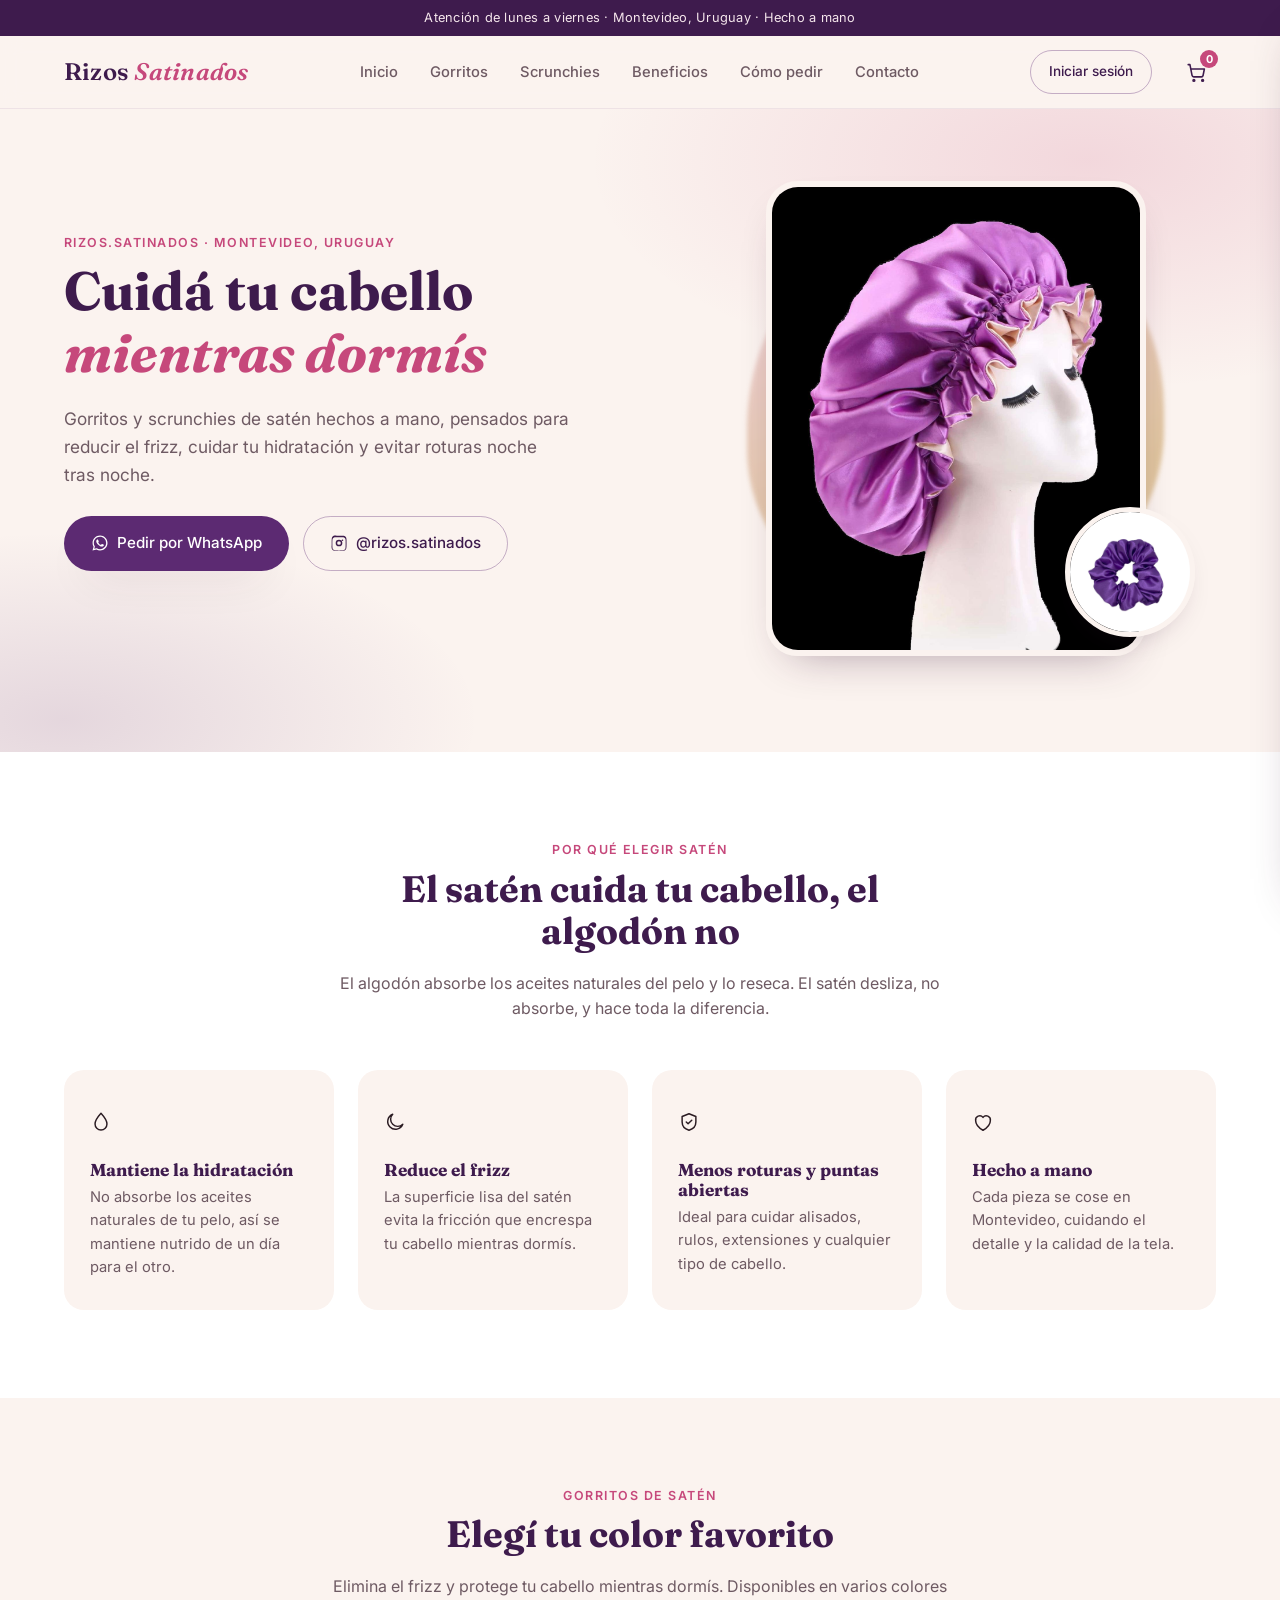
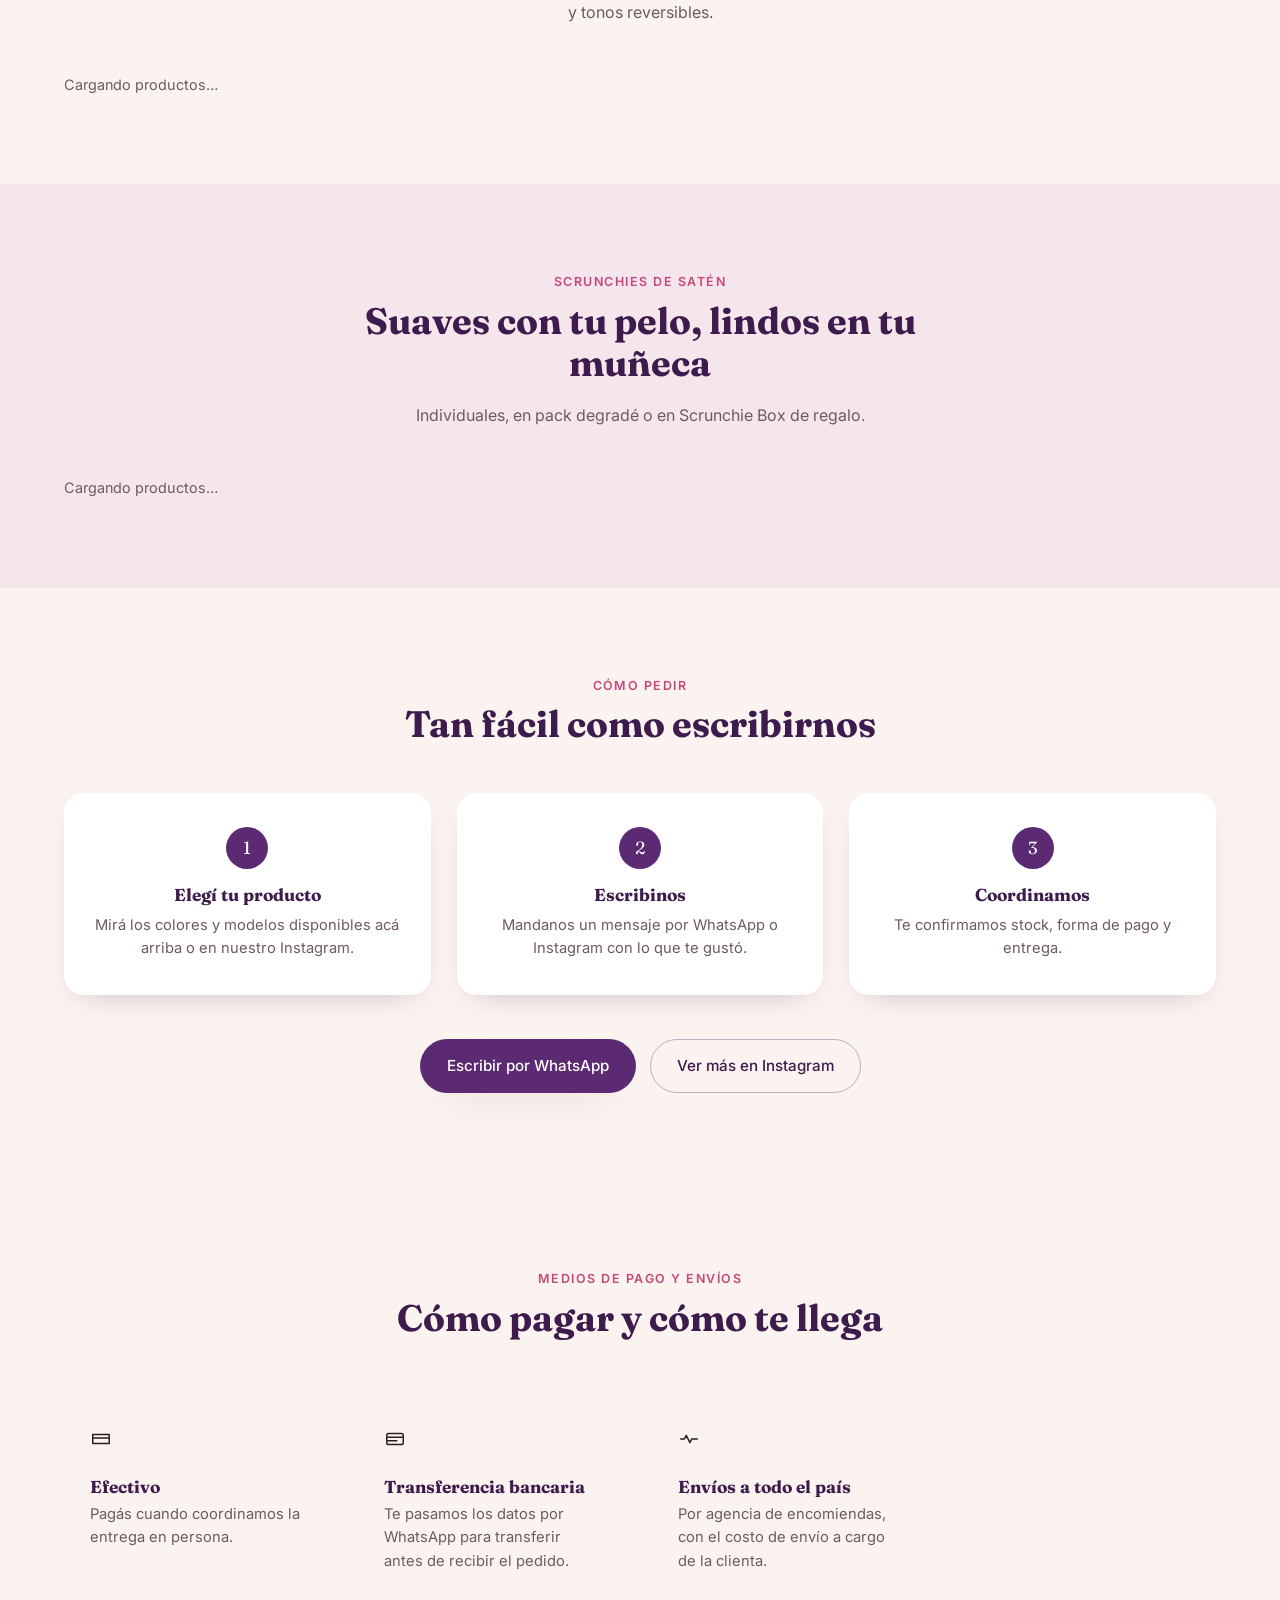
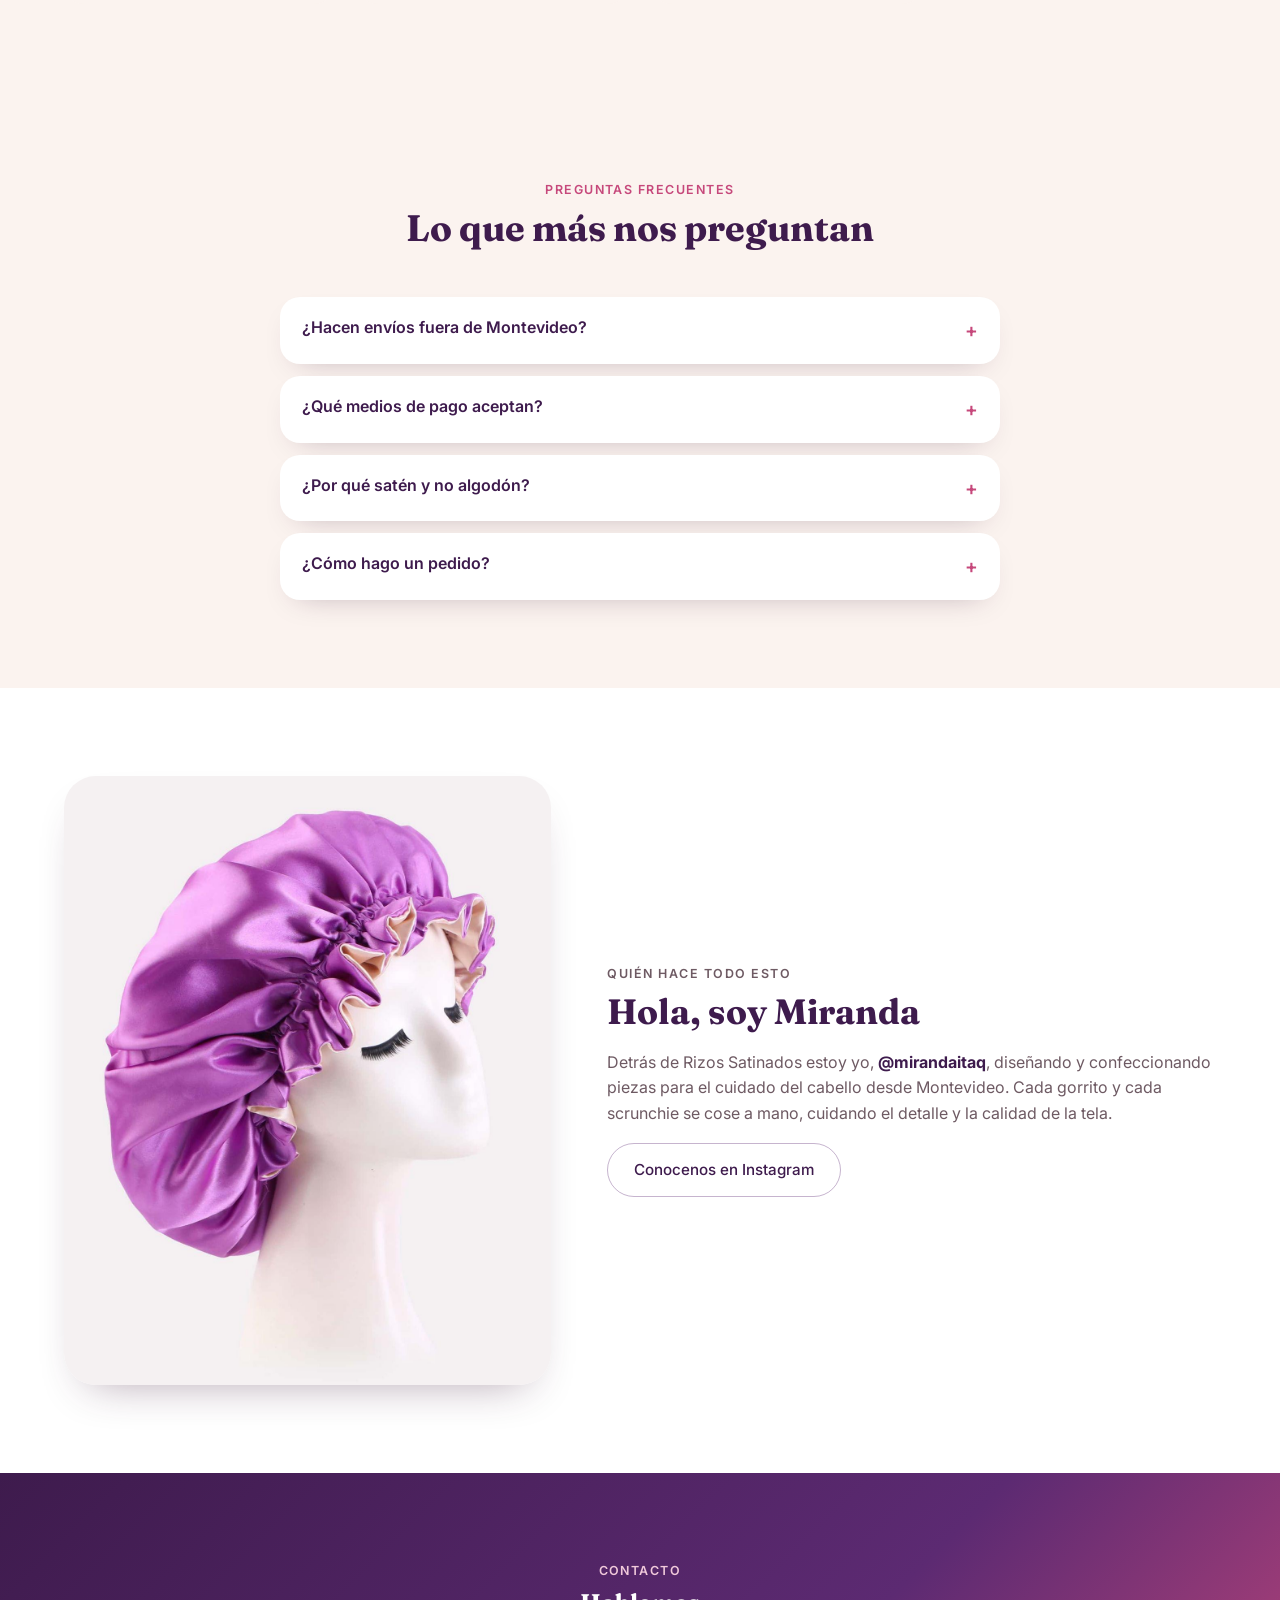
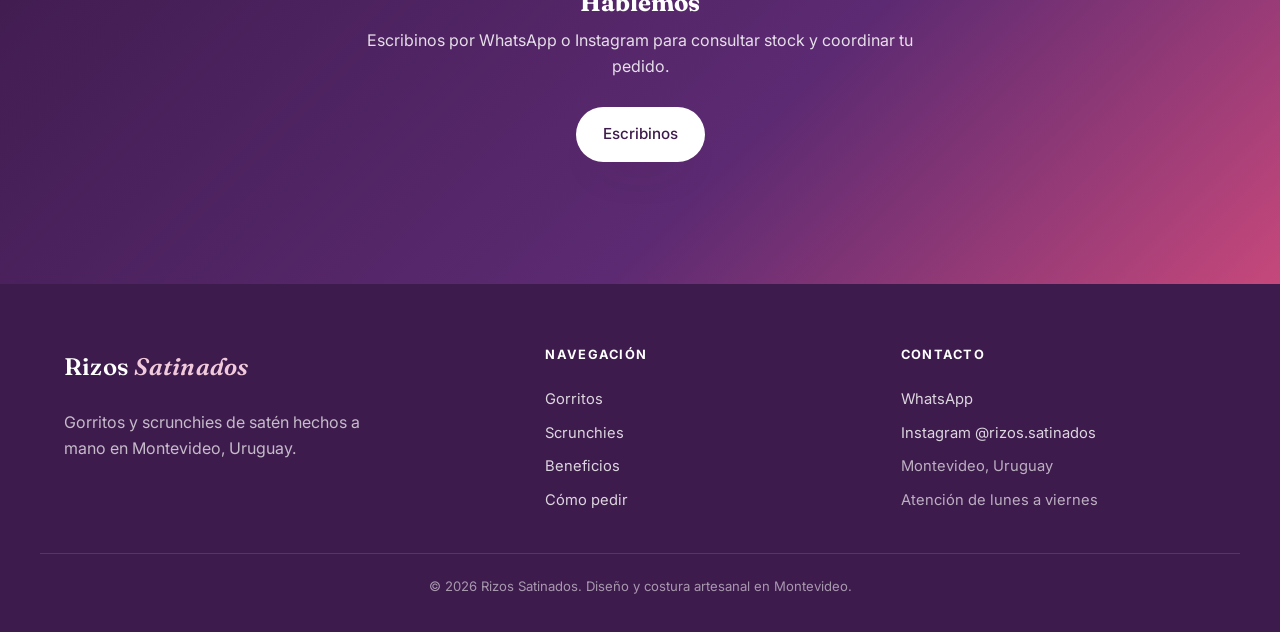
==== index.html @ 27558e40 "Actualizar enlaces internos tras renombrar cuenta.html/mi-cuenta.html" ====
<!DOCTYPE html>
<html lang="es">
<head>
<meta charset="UTF-8">
<meta name="viewport" content="width=device-width, initial-scale=1.0">
<title>Rizos Satinados — Gorritos y Scrunchies de Satén</title>
<meta name="description" content="Rizos Satinados: gorritos y scrunchies de satén hechos a mano en Montevideo, Uruguay. Cuidá tu cabello mientras dormís, reducí el frizz y las roturas.">
<meta property="og:type" content="website">
<meta property="og:site_name" content="Rizos Satinados">
<meta property="og:title" content="Rizos Satinados — Gorritos y Scrunchies de Satén">
<meta property="og:description" content="Gorritos y scrunchies de satén hechos a mano en Montevideo, Uruguay. Reducí el frizz, cuidá tu hidratación y evitá roturas mientras dormís.">
<meta property="og:image" content="https://rizossatinados.com/img/gorro-purpura-modelo-dark.jpg">
<meta property="og:url" content="https://rizossatinados.com/">
<meta name="twitter:card" content="summary_large_image">
<meta name="twitter:title" content="Rizos Satinados — Gorritos y Scrunchies de Satén">
<meta name="twitter:description" content="Gorritos y scrunchies de satén hechos a mano en Montevideo, Uruguay.">
<meta name="twitter:image" content="https://rizossatinados.com/img/gorro-purpura-modelo-dark.jpg">
<link rel="canonical" href="https://rizossatinados.com/">
<link rel="icon" href="data:image/svg+xml,%3Csvg xmlns='http://www.w3.org/2000/svg' viewBox='0 0 100 100'%3E%3Ccircle cx='50' cy='50' r='50' fill='%233E1B4D'/%3E%3Ctext x='50' y='68' font-family='Georgia, serif' font-size='58' font-style='italic' fill='%23FBF3EF' text-anchor='middle'%3ER%3C/text%3E%3C/svg%3E">
<link rel="preconnect" href="https://fonts.googleapis.com">
<link rel="preconnect" href="https://fonts.gstatic.com" crossorigin>
<link href="https://fonts.googleapis.com/css2?family=Fraunces:ital,wght@0,400;0,500;0,600;1,500&family=Inter:wght@400;500;600&display=swap" rel="stylesheet">
<link rel="stylesheet" href="css/styles.css">
</head>
<body>

<a class="skip-link" href="#main">Saltar al contenido</a>

<div class="announce-bar">
  <p>Atención de lunes a viernes · Montevideo, Uruguay · Hecho a mano</p>
</div>

<header class="site-header" id="header">
  <div class="wrap header-inner">
    <a href="#inicio" class="logo">Rizos <span>Satinados</span></a>

    <nav class="main-nav" id="main-nav">
      <a href="#inicio">Inicio</a>
      <a href="#gorritos">Gorritos</a>
      <a href="#scrunchies">Scrunchies</a>
      <a href="#beneficios">Beneficios</a>
      <a href="#pedir">Cómo pedir</a>
      <a href="#contacto">Contacto</a>
      <a href="myaccount.html" id="authLinkMobile" class="nav-account-link">Iniciar sesión</a>
      <a href="#" class="nav-whatsapp js-whatsapp" data-msg="Hola, quiero hacer una consulta sobre sus productos.">Escribir por WhatsApp</a>
    </nav>

    <div class="header-actions">
      <a href="myaccount.html" id="authLink" class="btn btn-outline btn-small">Iniciar sesión</a>
    </div>

    <button type="button" class="cart-toggle" id="cartToggle" aria-label="Ver carrito">
      <svg viewBox="0 0 24 24" width="21" height="21" fill="none" stroke="currentColor" stroke-width="1.8" stroke-linecap="round" stroke-linejoin="round" aria-hidden="true"><circle cx="9" cy="21" r="1"/><circle cx="19" cy="21" r="1"/><path d="M2.5 3h2l2.4 12.4a2 2 0 0 0 2 1.6h8.6a2 2 0 0 0 2-1.6L21 8H6"/></svg>
      <span class="cart-count" hidden>0</span>
    </button>

    <button class="nav-toggle" id="navToggle" aria-label="Abrir menú" aria-expanded="false" aria-controls="main-nav">
      <span></span><span></span><span></span>
    </button>
  </div>
</header>

<main id="main">
  <section class="hero" id="inicio">
    <div class="wrap hero-inner">
      <div class="hero-copy reveal">
        <p class="eyebrow">rizos.satinados · Montevideo, Uruguay</p>
        <h1>Cuidá tu cabello <em>mientras dormís</em></h1>
        <p class="hero-lead">Gorritos y scrunchies de satén hechos a mano, pensados para reducir el frizz, cuidar tu hidratación y evitar roturas noche tras noche.</p>
        <div class="hero-actions">
          <a href="#" class="btn btn-primary js-whatsapp" data-msg="Hola, vi la página y quiero hacer un pedido.">
            <svg viewBox="0 0 24 24" width="18" height="18" fill="currentColor" aria-hidden="true"><path d="M12.04 2c-5.5 0-9.96 4.46-9.96 9.96 0 1.76.46 3.48 1.34 5L2 22l5.2-1.36a9.9 9.9 0 0 0 4.84 1.24h.01c5.5 0 9.96-4.46 9.96-9.96S17.55 2 12.05 2Zm0 18.2c-1.5 0-2.98-.4-4.27-1.16l-.3-.18-3.09.81.82-3.01-.2-.31a8.17 8.17 0 0 1-1.25-4.4c0-4.53 3.69-8.22 8.23-8.22 2.2 0 4.26.86 5.82 2.41a8.17 8.17 0 0 1 2.4 5.82c0 4.54-3.7 8.23-8.24 8.23Zm4.51-6.16c-.25-.12-1.47-.72-1.7-.81-.22-.08-.39-.12-.56.13-.16.24-.64.8-.78.97-.15.16-.29.18-.53.06-.25-.12-1.04-.38-1.99-1.22-.73-.66-1.23-1.46-1.37-1.71-.15-.24-.02-.38.1-.5.11-.11.25-.29.37-.43.12-.15.16-.25.24-.41.08-.16.04-.31-.02-.43-.06-.13-.56-1.35-.77-1.84-.2-.5-.41-.42-.56-.43-.14 0-.31-.01-.48-.01-.16 0-.43.06-.66.31-.22.24-.87.85-.87 2.08s.9 2.42 1.02 2.58c.13.16 1.77 2.7 4.28 3.79.6.26 1.06.41 1.43.53.6.19 1.14.16 1.57.1.48-.07 1.47-.6 1.68-1.18.2-.58.2-1.07.14-1.18-.06-.1-.23-.16-.48-.28Z"/></svg>
            Pedir por WhatsApp
          </a>
          <a href="https://instagram.com/rizos.satinados" target="_blank" rel="noopener" class="btn btn-outline">
            <svg viewBox="0 0 24 24" width="18" height="18" fill="currentColor" aria-hidden="true"><path d="M12 2.2c3.2 0 3.58.01 4.85.07 1.17.05 1.97.24 2.43.41.55.2.99.46 1.42.9.44.43.7.87.9 1.42.17.46.36 1.26.41 2.43.06 1.27.07 1.65.07 4.85s-.01 3.58-.07 4.85c-.05 1.17-.24 1.97-.41 2.43-.2.55-.46.99-.9 1.42-.43.44-.87.7-1.42.9-.46.17-1.26.36-2.43.41-1.27.06-1.65.07-4.85.07s-3.58-.01-4.85-.07c-1.17-.05-1.97-.24-2.43-.41a3.9 3.9 0 0 1-1.42-.9 3.9 3.9 0 0 1-.9-1.42c-.17-.46-.36-1.26-.41-2.43C2.21 15.58 2.2 15.2 2.2 12s.01-3.58.07-4.85c.05-1.17.24-1.97.41-2.43.2-.55.46-.99.9-1.42.43-.44.87-.7 1.42-.9.46-.17 1.26-.36 2.43-.41C8.42 2.21 8.8 2.2 12 2.2Zm0 1.98c-3.15 0-3.5.01-4.73.07-.96.04-1.48.2-1.83.34-.46.18-.79.39-1.13.73-.34.34-.55.67-.73 1.13-.14.35-.3.87-.34 1.83-.06 1.23-.07 1.58-.07 4.73s.01 3.5.07 4.73c.04.96.2 1.48.34 1.83.18.46.39.79.73 1.13.34.34.67.55 1.13.73.35.14.87.3 1.83.34 1.23.06 1.58.07 4.73.07s3.5-.01 4.73-.07c.96-.04 1.48-.2 1.83-.34.46-.18.79-.39 1.13-.73.34-.34.55-.67.73-1.13.14-.35.3-.87.34-1.83.06-1.23.07-1.58.07-4.73s-.01-3.5-.07-4.73c-.04-.96-.2-1.48-.34-1.83a3.03 3.03 0 0 0-.73-1.13 3.03 3.03 0 0 0-1.13-.73c-.35-.14-.87-.3-1.83-.34C15.5 4.19 15.15 4.18 12 4.18Zm0 3.37a4.45 4.45 0 1 1 0 8.9 4.45 4.45 0 0 1 0-8.9Zm0 1.98a2.47 2.47 0 1 0 0 4.94 2.47 2.47 0 0 0 0-4.94Zm4.66-2.2a1.04 1.04 0 1 1 0 2.08 1.04 1.04 0 0 1 0-2.08Z"/></svg>
            @rizos.satinados
          </a>
        </div>
        <ul class="hero-stats">
        </ul>
      </div>

      <div class="hero-media reveal">
        <div class="hero-media-glow"></div>
        <img src="img/gorro-purpura-modelo-dark.jpg" alt="Gorro de satén color púrpura puesto sobre maniquí" class="hero-img-main">
        <img src="img/scrunchie-purpura.jpg" alt="Scrunchie de satén color púrpura" class="hero-img-float">
      </div>
    </div>
  </section>
  <section class="benefits" id="beneficios">
    <div class="wrap">
      <div class="section-head reveal">
        <p class="eyebrow">Por qué elegir satén</p>
        <h2>El satén cuida tu cabello, el algodón no</h2>
        <p class="section-lead">El algodón absorbe los aceites naturales del pelo y lo reseca. El satén desliza, no absorbe, y hace toda la diferencia.</p>
      </div>

      <div class="benefits-grid">
        <div class="benefit-card reveal">
          <span class="benefit-icon"><svg viewBox="0 0 24 24" width="22" height="22" fill="none" stroke="currentColor" stroke-width="1.6" stroke-linecap="round" stroke-linejoin="round" aria-hidden="true"><path d="M12 2.5s6.5 7.2 6.5 11.7a6.5 6.5 0 1 1-13 0C5.5 9.7 12 2.5 12 2.5Z"/></svg></span>
          <h3>Mantiene la hidratación</h3>
          <p>No absorbe los aceites naturales de tu pelo, así se mantiene nutrido de un día para el otro.</p>
        </div>
        <div class="benefit-card reveal">
          <span class="benefit-icon"><svg viewBox="0 0 24 24" width="22" height="22" fill="none" stroke="currentColor" stroke-width="1.6" stroke-linecap="round" stroke-linejoin="round" aria-hidden="true"><path d="M20.5 14.5A8.5 8.5 0 1 1 9.5 3.5a7 7 0 0 0 11 11Z"/></svg></span>
          <h3>Reduce el frizz</h3>
          <p>La superficie lisa del satén evita la fricción que encrespa tu cabello mientras dormís.</p>
        </div>
        <div class="benefit-card reveal">
          <span class="benefit-icon"><svg viewBox="0 0 24 24" width="22" height="22" fill="none" stroke="currentColor" stroke-width="1.6" stroke-linecap="round" stroke-linejoin="round" aria-hidden="true"><path d="M12 3 4.5 6v6c0 4.5 3.2 7.7 7.5 9 4.3-1.3 7.5-4.5 7.5-9V6L12 3Z"/><path d="m9 12 2 2 4-4"/></svg></span>
          <h3>Menos roturas y puntas abiertas</h3>
          <p>Ideal para cuidar alisados, rulos, extensiones y cualquier tipo de cabello.</p>
        </div>
        <div class="benefit-card reveal">
          <span class="benefit-icon"><svg viewBox="0 0 24 24" width="22" height="22" fill="none" stroke="currentColor" stroke-width="1.6" stroke-linecap="round" stroke-linejoin="round" aria-hidden="true"><path d="M12 21c-4.4-2.7-8-6.3-8-10.5A4.5 4.5 0 0 1 12 7a4.5 4.5 0 0 1 8 3.5C20 14.7 16.4 18.3 12 21Z"/></svg></span>
          <h3>Hecho a mano</h3>
          <p>Cada pieza se cose en Montevideo, cuidando el detalle y la calidad de la tela.</p>
        </div>
      </div>
    </div>
  </section>
  <section class="products" id="gorritos">
    <div class="wrap">
      <div class="section-head reveal">
        <p class="eyebrow">Gorritos de satén</p>
        <h2>Elegí tu color favorito</h2>
        <p class="section-lead">Elimina el frizz y protege tu cabello mientras dormís. Disponibles en varios colores y tonos reversibles.</p>
      </div>

      <div class="product-grid" id="gorritosGrid">
        <p class="account-empty">Cargando productos…</p>
      </div>
    </div>
  </section>
  <section class="products alt" id="scrunchies">
    <div class="wrap">
      <div class="section-head reveal">
        <p class="eyebrow">Scrunchies de satén</p>
        <h2>Suaves con tu pelo, lindos en tu muñeca</h2>
        <p class="section-lead">Individuales, en pack degradé o en Scrunchie Box de regalo.</p>
      </div>

      <div class="product-grid scrunchie-grid" id="scrunchiesGrid">
        <p class="account-empty">Cargando productos…</p>
      </div>
    </div>
  </section>
  <section class="steps" id="pedir">
    <div class="wrap">
      <div class="section-head reveal">
        <p class="eyebrow">Cómo pedir</p>
        <h2>Tan fácil como escribirnos</h2>
      </div>

      <ol class="steps-grid">
        <li class="step-card reveal">
          <span class="step-num">1</span>
          <h3>Elegí tu producto</h3>
          <p>Mirá los colores y modelos disponibles acá arriba o en nuestro Instagram.</p>
        </li>
        <li class="step-card reveal">
          <span class="step-num">2</span>
          <h3>Escribinos</h3>
          <p>Mandanos un mensaje por WhatsApp o Instagram con lo que te gustó.</p>
        </li>
        <li class="step-card reveal">
          <span class="step-num">3</span>
          <h3>Coordinamos</h3>
          <p>Te confirmamos stock, forma de pago y entrega.</p>
        </li>
      </ol>

      <div class="steps-cta reveal">
        <a href="#" class="btn btn-primary js-whatsapp" data-msg="Hola, quiero hacer un pedido.">Escribir por WhatsApp</a>
        <a href="https://instagram.com/rizos.satinados" target="_blank" rel="noopener" class="btn btn-outline">Ver más en Instagram</a>
      </div>
    </div>
  </section>
  <section class="payment-shipping" id="pago-envios">
    <div class="wrap">
      <div class="section-head reveal">
        <p class="eyebrow">Medios de pago y envíos</p>
        <h2>Cómo pagar y cómo te llega</h2>
      </div>
      <div class="benefits-grid">
        <div class="benefit-card reveal">
          <span class="benefit-icon"><svg viewBox="0 0 24 24" width="22" height="22" fill="none" stroke="currentColor" stroke-width="1.6" stroke-linecap="round" stroke-linejoin="round" aria-hidden="true"><path d="M3 7h18v10H3z"/><path d="M3 11h18"/></svg></span>
          <h3>Efectivo</h3>
          <p>Pagás cuando coordinamos la entrega en persona.</p>
        </div>
        <div class="benefit-card reveal">
          <span class="benefit-icon"><svg viewBox="0 0 24 24" width="22" height="22" fill="none" stroke="currentColor" stroke-width="1.6" stroke-linecap="round" stroke-linejoin="round" aria-hidden="true"><path d="M4 10h16M4 14h10"/><rect x="3" y="6" width="18" height="12" rx="2"/></svg></span>
          <h3>Transferencia bancaria</h3>
          <p>Te pasamos los datos por WhatsApp para transferir antes de recibir el pedido.</p>
        </div>
        <div class="benefit-card reveal">
          <span class="benefit-icon"><svg viewBox="0 0 24 24" width="22" height="22" fill="none" stroke="currentColor" stroke-width="1.6" stroke-linecap="round" stroke-linejoin="round" aria-hidden="true"><path d="M3 12h4l2-4 4 8 2-4h6"/></svg></span>
          <h3>Envíos a todo el país</h3>
          <p>Por agencia de encomiendas, con el costo de envío a cargo de la clienta.</p>
        </div>
      </div>
    </div>
  </section>

  <section class="faq" id="faq">
    <div class="wrap">
      <div class="section-head reveal">
        <p class="eyebrow">Preguntas frecuentes</p>
        <h2>Lo que más nos preguntan</h2>
      </div>
      <div class="faq-list">
        <details class="faq-item reveal">
          <summary>¿Hacen envíos fuera de Montevideo?</summary>
          <p>Sí, enviamos a todo el país por agencia de encomiendas. El costo del envío corre por cuenta de la clienta y se coordina por WhatsApp.</p>
        </details>
        <details class="faq-item reveal">
          <summary>¿Qué medios de pago aceptan?</summary>
          <p>Efectivo contra entrega o transferencia bancaria. Coordinamos la forma de pago por WhatsApp una vez confirmado el pedido.</p>
        </details>
        <details class="faq-item reveal">
          <summary>¿Por qué satén y no algodón?</summary>
          <p>El algodón absorbe los aceites naturales del pelo y lo reseca. El satén desliza, no absorbe, reduce el frizz y evita roturas mientras dormís.</p>
        </details>
        <details class="faq-item reveal">
          <summary>¿Cómo hago un pedido?</summary>
          <p>Elegís tu producto, tocás "Consultar" y te escribimos por WhatsApp o Instagram para coordinar color, pago y entrega.</p>
        </details>
      </div>
    </div>
  </section>

  <section class="testimonials" id="testimonialsSection" hidden>
    <div class="wrap">
      <div class="section-head reveal">
        <p class="eyebrow">Testimonios</p>
        <h2>Lo que dicen nuestras clientas</h2>
      </div>
      <div class="testimonials-track" id="testimonialsTrack"></div>
    </div>
  </section>

  <section class="about" id="nosotros">
    <div class="wrap about-inner reveal">
      <div class="about-media">
        <img src="img/gorro-magenta-modelo.jpg" alt="Gorro de satén magenta hecho a mano por Rizos Satinados">
      </div>
      <div class="about-copy">
        <p class="eyebrow">Quién hace todo esto</p>
        <h2>Hola, soy Miranda</h2>
        <p>Detrás de Rizos Satinados estoy yo, <strong>@mirandaitaq</strong>, diseñando y confeccionando piezas para el cuidado del cabello desde Montevideo. Cada gorrito y cada scrunchie se cose a mano, cuidando el detalle y la calidad de la tela.</p>
        <a href="https://instagram.com/rizos.satinados" target="_blank" rel="noopener" class="btn btn-outline">Conocenos en Instagram</a>
      </div>
    </div>
  </section>
  <section class="cta-final" id="contacto">
    <div class="wrap cta-final-inner reveal">
      <p class="eyebrow">Contacto</p>
      <h2>Hablemos</h2>
      <p>Escribinos por WhatsApp o Instagram para consultar stock y coordinar tu pedido.</p>
      <div class="hero-actions center">
        <button type="button" class="btn btn-primary js-contact" data-msg="Hola, quiero hacer un pedido.">Escribinos</button>
      </div>
    </div>
  </section>

</main>

<footer class="site-footer">
  <div class="wrap footer-inner">
    <div class="footer-brand">
      <p class="logo">Rizos <span>Satinados</span></p>
      <p>Gorritos y scrunchies de satén hechos a mano en Montevideo, Uruguay.</p>
    </div>

    <div class="footer-col">
      <h4>Navegación</h4>
      <a href="#gorritos">Gorritos</a>
      <a href="#scrunchies">Scrunchies</a>
      <a href="#beneficios">Beneficios</a>
      <a href="#pedir">Cómo pedir</a>
    </div>

    <div class="footer-col">
      <h4>Contacto</h4>
      <a href="#" class="js-whatsapp" data-msg="Hola, quiero hacer una consulta sobre sus productos.">WhatsApp</a>
      <a href="https://instagram.com/rizos.satinados" target="_blank" rel="noopener">Instagram @rizos.satinados</a>
      <span class="footer-static">Montevideo, Uruguay</span>
      <span class="footer-static">Atención de lunes a viernes</span>
    </div>
  </div>
  <div class="wrap footer-bottom">
    <p>© <span id="year"></span> Rizos Satinados. Diseño y costura artesanal en Montevideo.</p>
  </div>
</footer>

<div class="contact-backdrop" id="contactBackdrop"></div>
<div class="contact-menu" id="contactMenu" role="dialog" aria-modal="true" aria-label="Elegir cómo escribirnos">
  <button type="button" class="contact-menu-close" id="contactMenuClose" aria-label="Cerrar">
    <svg viewBox="0 0 24 24" width="18" height="18" fill="none" stroke="currentColor" stroke-width="2" stroke-linecap="round" aria-hidden="true"><path d="M6 6l12 12M18 6 6 18"/></svg>
  </button>
  <p class="contact-menu-title">¿Cómo preferís escribirnos?</p>
  <a href="#" class="contact-menu-item" id="contactMenuWhatsapp" target="_blank" rel="noopener">
    <svg viewBox="0 0 24 24" width="20" height="20" fill="currentColor" aria-hidden="true"><path d="M12.04 2c-5.5 0-9.96 4.46-9.96 9.96 0 1.76.46 3.48 1.34 5L2 22l5.2-1.36a9.9 9.9 0 0 0 4.84 1.24h.01c5.5 0 9.96-4.46 9.96-9.96S17.55 2 12.05 2Zm0 18.2c-1.5 0-2.98-.4-4.27-1.16l-.3-.18-3.09.81.82-3.01-.2-.31a8.17 8.17 0 0 1-1.25-4.4c0-4.53 3.69-8.22 8.23-8.22 2.2 0 4.26.86 5.82 2.41a8.17 8.17 0 0 1 2.4 5.82c0 4.54-3.7 8.23-8.24 8.23Zm4.51-6.16c-.25-.12-1.47-.72-1.7-.81-.22-.08-.39-.12-.56.13-.16.24-.64.8-.78.97-.15.16-.29.18-.53.06-.25-.12-1.04-.38-1.99-1.22-.73-.66-1.23-1.46-1.37-1.71-.15-.24-.02-.38.1-.5.11-.11.25-.29.37-.43.12-.15.16-.25.24-.41.08-.16.04-.31-.02-.43-.06-.13-.56-1.35-.77-1.84-.2-.5-.41-.42-.56-.43-.14 0-.31-.01-.48-.01-.16 0-.43.06-.66.31-.22.24-.87.85-.87 2.08s.9 2.42 1.02 2.58c.13.16 1.77 2.7 4.28 3.79.6.26 1.06.41 1.43.53.6.19 1.14.16 1.57.1.48-.07 1.47-.6 1.68-1.18.2-.58.2-1.07.14-1.18-.06-.1-.23-.16-.48-.28Z"/></svg>
    <span>WhatsApp</span>
  </a>
  <a href="https://ig.me/m/rizos.satinados" class="contact-menu-item" id="contactMenuInstagram" target="_blank" rel="noopener">
    <svg viewBox="0 0 24 24" width="20" height="20" fill="currentColor" aria-hidden="true"><path d="M12 2.2c3.2 0 3.58.01 4.85.07 1.17.05 1.97.24 2.43.41.55.2.99.46 1.42.9.44.43.7.87.9 1.42.17.46.36 1.26.41 2.43.06 1.27.07 1.65.07 4.85s-.01 3.58-.07 4.85c-.05 1.17-.24 1.97-.41 2.43-.2.55-.46.99-.9 1.42-.43.44-.87.7-1.42.9-.46.17-1.26.36-2.43.41-1.27.06-1.65.07-4.85.07s-3.58-.01-4.85-.07c-1.17-.05-1.97-.24-2.43-.41a3.9 3.9 0 0 1-1.42-.9 3.9 3.9 0 0 1-.9-1.42c-.17-.46-.36-1.26-.41-2.43C2.21 15.58 2.2 15.2 2.2 12s.01-3.58.07-4.85c.05-1.17.24-1.97.41-2.43.2-.55.46-.99.9-1.42.43-.44.87-.7 1.42-.9.46-.17 1.26-.36 2.43-.41C8.42 2.21 8.8 2.2 12 2.2Zm0 1.98c-3.15 0-3.5.01-4.73.07-.96.04-1.48.2-1.83.34-.46.18-.79.39-1.13.73-.34.34-.55.67-.73 1.13-.14.35-.3.87-.34 1.83-.06 1.23-.07 1.58-.07 4.73s.01 3.5.07 4.73c.04.96.2 1.48.34 1.83.18.46.39.79.73 1.13.34.34.67.55 1.13.73.35.14.87.3 1.83.34 1.23.06 1.58.07 4.73.07s3.5-.01 4.73-.07c.96-.04 1.48-.2 1.83-.34.46-.18.79-.39 1.13-.73.34-.34.55-.67.73-1.13.14-.35.3-.87.34-1.83.06-1.23.07-1.58.07-4.73s-.01-3.5-.07-4.73c-.04-.96-.2-1.48-.34-1.83a3.03 3.03 0 0 0-.73-1.13 3.03 3.03 0 0 0-1.13-.73c-.35-.14-.87-.3-1.83-.34C15.5 4.19 15.15 4.18 12 4.18Zm0 3.37a4.45 4.45 0 1 1 0 8.9 4.45 4.45 0 0 1 0-8.9Zm0 1.98a2.47 2.47 0 1 0 0 4.94 2.47 2.47 0 0 0 0-4.94Zm4.66-2.2a1.04 1.04 0 1 1 0 2.08 1.04 1.04 0 0 1 0-2.08Z"/></svg>
    <span>Instagram</span>
  </a>
</div>

<div class="cart-backdrop" id="cartBackdrop"></div>
<aside class="cart-drawer" id="cartDrawer" aria-label="Carrito de compras">
  <div class="cart-drawer-head">
    <h2>Tu carrito</h2>
    <button type="button" class="cart-close" id="cartClose" aria-label="Cerrar carrito">
      <svg viewBox="0 0 24 24" width="20" height="20" fill="none" stroke="currentColor" stroke-width="2" stroke-linecap="round" aria-hidden="true"><path d="M6 6l12 12M18 6 6 18"/></svg>
    </button>
  </div>
  <div class="cart-items" id="cartItems"></div>
  <div class="cart-footer">
    <div class="cart-total-row"><span>Total</span><span id="cartTotal">$ 0</span></div>
    <button type="button" class="btn btn-primary js-contact" id="cartCheckoutBtn" data-msg="" hidden>Finalizar por WhatsApp/Instagram</button>
  </div>
</aside>

<script src="js/script.js"></script>
<script type="module" src="js/products.js"></script>
<script type="module" src="js/cart.js"></script>
</body>
</html>
---- css/styles.css ----
:root {
  --cream: #FBF3EF;
  --cream-alt: #F5E6EC;
  --ink: #2A1B22;
  --ink-soft: #6E5A63;
  --plum: #5C2A72;
  --plum-dark: #3E1B4D;
  --rose: #C6487B;
  --rose-soft: #F0C9DA;
  --champagne: #D9B98A;
  --gold: #C79A5E;
  --whatsapp: #25D366;
  --white: #FFFFFF;

  --radius-sm: 10px;
  --radius-md: 20px;
  --radius-lg: 32px;
  --shadow-soft: 0 20px 45px -25px rgba(61, 25, 56, 0.45);
  --shadow-card: 0 12px 30px -18px rgba(61, 25, 56, 0.35);

  --font-display: "Fraunces", Georgia, "Times New Roman", serif;
  --font-body: "Inter", "Segoe UI", system-ui, sans-serif;
}

* { box-sizing: border-box; }
html { scroll-behavior: smooth; }

body {
  margin: 0;
  font-family: var(--font-body);
  color: var(--ink);
  background: var(--cream);
  line-height: 1.6;
  -webkit-font-smoothing: antialiased;
}

img { max-width: 100%; display: block; }

h1, h2, h3, h4 {
  font-family: var(--font-display);
  color: var(--plum-dark);
  margin: 0 0 .5em;
  line-height: 1.15;
}

p { margin: 0 0 1em; }
a { color: inherit; text-decoration: none; }
button { font: inherit; color: inherit; background: none; border: none; }

.wrap {
  width: 100%;
  max-width: 1200px;
  margin: 0 auto;
  padding: 0 24px;
}

.skip-link {
  position: absolute;
  left: -999px;
  top: 0;
  background: var(--plum);
  color: var(--white);
  padding: 10px 18px;
  border-radius: 0 0 8px 0;
  z-index: 999;
}
.skip-link:focus { left: 0; }

.eyebrow {
  font-family: var(--font-body);
  text-transform: uppercase;
  letter-spacing: .12em;
  font-size: .78rem;
  font-weight: 600;
  color: var(--rose);
  margin: 0 0 .6em;
}

.btn {
  display: inline-flex;
  align-items: center;
  gap: 8px;
  padding: 14px 26px;
  border-radius: 999px;
  font-weight: 500;
  font-size: .95rem;
  border: 1.5px solid transparent;
  cursor: pointer;
  transition: transform .18s ease, box-shadow .18s ease, background .18s ease, color .18s ease;
  white-space: nowrap;
}
.btn:hover { transform: translateY(-2px); }

.btn-primary {
  background: var(--plum);
  color: var(--white);
  box-shadow: var(--shadow-soft);
}
.btn-primary:hover { background: var(--plum-dark); }

.btn-outline {
  background: transparent;
  border-color: rgba(92, 42, 114, .35);
  color: var(--plum-dark);
}
.btn-outline:hover { background: rgba(92, 42, 114, .08); }

.btn-on-dark { border-color: rgba(255,255,255,.5); color: var(--white); }
.btn-on-dark:hover { background: rgba(255,255,255,.12); }

.btn-small { padding: 10px 18px; font-size: .85rem; }
.btn[hidden] { display: none; }

.btn-social {
  background: var(--white);
  border-color: var(--cream-alt);
  color: var(--ink);
  width: 100%;
  justify-content: center;
}
.btn-social:hover { background: var(--cream-alt); }
.auth-divider {
  display: flex;
  align-items: center;
  gap: 12px;
  color: var(--ink-soft);
  font-size: .82rem;
  margin: 20px 0;
}
.auth-divider::before, .auth-divider::after {
  content: "";
  flex: 1;
  height: 1px;
  background: var(--cream-alt);
}
.auth-social { display: flex; flex-direction: column; gap: 10px; }

.announce-bar {
  background: var(--plum-dark);
  color: var(--cream-alt);
}
.announce-bar p {
  margin: 0;
  text-align: center;
  font-size: .8rem;
  letter-spacing: .02em;
  padding: 8px 16px;
}

.site-header {
  position: sticky;
  top: 0;
  z-index: 100;
  background: rgba(251, 243, 239, .88);
  backdrop-filter: blur(10px);
  border-bottom: 1px solid rgba(92, 42, 114, .08);
}
.header-inner {
  display: flex;
  align-items: center;
  justify-content: space-between;
  gap: 24px;
  padding-top: 14px;
  padding-bottom: 14px;
}
.logo {
  font-family: var(--font-display);
  font-size: 1.5rem;
  font-weight: 600;
  color: var(--plum-dark);
  letter-spacing: .01em;
}
.logo span { color: var(--rose); font-style: italic; }

.main-nav {
  display: flex;
  gap: 28px;
  flex: 1;
  justify-content: center;
}
.main-nav a {
  font-size: .92rem;
  font-weight: 500;
  color: var(--ink-soft);
  position: relative;
  padding: 6px 2px;
}
.main-nav a:hover { color: var(--plum); }
.main-nav a::after {
  content: "";
  position: absolute;
  left: 0; right: 0; bottom: -2px;
  height: 2px;
  background: var(--rose);
  transform: scaleX(0);
  transition: transform .2s ease;
}
.main-nav a:hover::after { transform: scaleX(1); }

.nav-whatsapp { display: none; }

.nav-toggle {
  display: none;
  flex-direction: column;
  justify-content: center;
  gap: 5px;
  width: 40px;
  height: 40px;
  background: none;
  border: none;
  cursor: pointer;
}
.nav-toggle span {
  display: block;
  height: 2px;
  width: 100%;
  background: var(--plum-dark);
  border-radius: 2px;
  transition: transform .25s ease, opacity .25s ease;
}
.nav-toggle.open span:nth-child(1) { transform: translateY(7px) rotate(45deg); }
.nav-toggle.open span:nth-child(2) { opacity: 0; }
.nav-toggle.open span:nth-child(3) { transform: translateY(-7px) rotate(-45deg); }

.hero {
  padding: 72px 0 96px;
  overflow: hidden;
  background:
    radial-gradient(60% 55% at 85% 8%, rgba(198,72,123,.16), transparent 65%),
    radial-gradient(50% 45% at 5% 95%, rgba(92,42,114,.14), transparent 65%);
}
.hero-inner {
  display: grid;
  grid-template-columns: 1.05fr .95fr;
  gap: 56px;
  align-items: center;
}
.hero h1 {
  font-size: clamp(2.3rem, 4.2vw, 3.4rem);
  margin-bottom: .4em;
}
.hero h1 em { color: var(--rose); font-style: italic; }
.hero-lead {
  font-size: 1.08rem;
  color: var(--ink-soft);
  max-width: 46ch;
}
.hero-actions {
  display: flex;
  flex-wrap: wrap;
  gap: 14px;
  margin: 28px 0 34px;
}
.hero-actions.center { justify-content: center; }

.hero-stats {
  display: flex;
  gap: 34px;
  list-style: none;
  padding: 0;
  margin: 0;
}
.hero-stats li { display: flex; flex-direction: column; }
.hero-stats strong { font-family: var(--font-display); font-size: 1.4rem; color: var(--plum-dark); }
.hero-stats span { font-size: .78rem; color: var(--ink-soft); text-transform: uppercase; letter-spacing: .06em; }

.hero-media {
  position: relative;
  display: flex;
  justify-content: center;
  align-items: center;
}
.hero-media-glow {
  position: absolute;
  inset: 6% 10%;
  background: linear-gradient(160deg, var(--rose-soft), var(--champagne) 70%);
  border-radius: 50% 45% 55% 50% / 55% 50% 50% 45%;
  filter: blur(2px);
  opacity: .8;
  z-index: 0;
}
.hero-img-main {
  position: relative;
  z-index: 1;
  width: min(380px, 80%);
  aspect-ratio: 4/5;
  object-fit: cover;
  border-radius: var(--radius-lg);
  box-shadow: var(--shadow-soft);
  border: 6px solid var(--cream);
}
.hero-img-float {
  position: absolute;
  z-index: 2;
  width: 130px;
  height: 130px;
  object-fit: cover;
  border-radius: 50%;
  right: 4%;
  bottom: 4%;
  border: 5px solid var(--cream);
  box-shadow: var(--shadow-card);
}

section { padding: 88px 0; }
.section-head {
  max-width: 620px;
  margin: 0 auto 48px;
  text-align: center;
}
.section-head h2 { font-size: clamp(1.7rem, 3vw, 2.3rem); }
.section-lead { color: var(--ink-soft); }

.benefits { background: var(--white); }
.benefits-grid {
  display: grid;
  grid-template-columns: repeat(4, 1fr);
  gap: 24px;
}
.benefit-card {
  background: var(--cream);
  border-radius: var(--radius-md);
  padding: 30px 26px;
  text-align: left;
  transition: transform .2s ease, box-shadow .2s ease;
}
.benefit-card:hover { transform: translateY(-4px); box-shadow: var(--shadow-card); }
.benefit-icon { font-size: 1.8rem; display: block; margin-bottom: 14px; }
.benefit-card h3 { font-size: 1.08rem; margin-bottom: .35em; }
.benefit-card p { color: var(--ink-soft); font-size: .92rem; margin: 0; }

.products.alt { background: var(--cream-alt); }
.product-grid {
  display: grid;
  grid-template-columns: repeat(4, 1fr);
  gap: 26px;
}
.scrunchie-grid { grid-template-columns: repeat(4, 1fr); }

.product-card {
  margin: 0;
  background: var(--white);
  border-radius: var(--radius-md);
  overflow: hidden;
  box-shadow: var(--shadow-card);
  transition: transform .22s ease, box-shadow .22s ease;
}
.product-card:hover { transform: translateY(-6px); }
.product-img { aspect-ratio: 1/1; overflow: hidden; background: var(--cream-alt); }
.product-img img { width: 100%; height: 100%; object-fit: cover; transition: transform .5s ease; }
.product-card:hover .product-img img { transform: scale(1.06); }

.product-card figcaption { padding: 16px 18px 20px; }
.product-card h3 { font-size: 1.02rem; margin-bottom: .2em; }

.steps-grid {
  list-style: none;
  margin: 0;
  padding: 0;
  display: grid;
  grid-template-columns: repeat(3, 1fr);
  gap: 26px;
}
.step-card {
  background: var(--white);
  border-radius: var(--radius-md);
  padding: 34px 28px;
  text-align: center;
  box-shadow: var(--shadow-card);
}
.step-num {
  display: inline-flex;
  align-items: center;
  justify-content: center;
  width: 42px;
  height: 42px;
  border-radius: 50%;
  background: var(--plum);
  color: var(--white);
  font-family: var(--font-display);
  font-size: 1.1rem;
  margin-bottom: 16px;
}
.step-card h3 { font-size: 1.08rem; }
.step-card p { color: var(--ink-soft); font-size: .92rem; margin: 0; }
.steps-cta {
  display: flex;
  justify-content: center;
  gap: 14px;
  margin-top: 44px;
  flex-wrap: wrap;
}

.about { background: var(--white); }
.about-inner {
  display: grid;
  grid-template-columns: .8fr 1fr;
  gap: 56px;
  align-items: center;
}
.about-media img {
  border-radius: var(--radius-lg);
  box-shadow: var(--shadow-soft);
  aspect-ratio: 4/5;
  object-fit: cover;
}
.about-copy h2 { font-size: clamp(1.7rem, 3vw, 2.2rem); }
.about-copy p { color: var(--ink-soft); }
.about-copy strong { color: var(--plum-dark); }

.cta-final {
  background: linear-gradient(135deg, var(--plum-dark), var(--plum) 60%, var(--rose));
  color: var(--white);
}
.cta-final-inner { text-align: center; max-width: 620px; }
.cta-final .eyebrow { color: var(--rose-soft); }
.cta-final h2 { color: var(--white); }
.cta-final p { color: rgba(255,255,255,.85); }
.cta-final .btn-primary { background: var(--white); color: var(--plum-dark); }
.cta-final .btn-primary:hover { background: var(--cream); }

.site-footer { background: var(--plum-dark); color: rgba(255,255,255,.82); padding-top: 64px; }
.footer-inner {
  display: grid;
  grid-template-columns: 1.4fr 1fr 1fr;
  gap: 40px;
  padding-bottom: 40px;
  border-bottom: 1px solid rgba(255,255,255,.12);
}
.footer-brand .logo { color: var(--white); }
.footer-brand .logo span { color: var(--rose-soft); }
.footer-brand p { color: rgba(255,255,255,.7); max-width: 34ch; }
.footer-col h4 {
  color: var(--white);
  font-family: var(--font-body);
  font-size: .8rem;
  text-transform: uppercase;
  letter-spacing: .1em;
  margin-bottom: 16px;
}
.footer-col { display: flex; flex-direction: column; gap: 10px; font-size: .92rem; }
.footer-col a:hover { color: var(--rose-soft); }
.footer-static { color: rgba(255,255,255,.65); }
.footer-bottom { padding: 22px 24px; text-align: center; font-size: .82rem; color: rgba(255,255,255,.55); }

.contact-backdrop {
  position: fixed;
  inset: 0;
  background: rgba(42, 27, 34, .5);
  backdrop-filter: blur(2px);
  z-index: 190;
  opacity: 0;
  pointer-events: none;
  transition: opacity .2s ease;
}
.contact-backdrop.open { opacity: 1; pointer-events: auto; }

.contact-menu {
  position: fixed;
  top: 50%;
  left: 50%;
  z-index: 200;
  width: min(320px, calc(100vw - 48px));
  background: var(--white);
  border-radius: 20px;
  box-shadow: var(--shadow-soft);
  padding: 30px 20px 20px;
  display: flex;
  flex-direction: column;
  gap: 4px;
  opacity: 0;
  transform: translate(-50%, -50%) scale(.95);
  pointer-events: none;
  transition: opacity .18s ease, transform .18s ease;
}
.contact-menu.open {
  opacity: 1;
  transform: translate(-50%, -50%) scale(1);
  pointer-events: auto;
}
.contact-menu-title {
  font-family: var(--font-display);
  font-size: 1.1rem;
  color: var(--plum-dark);
  text-align: center;
  margin: 0 0 14px;
}
.contact-menu-close {
  position: absolute;
  top: 10px;
  right: 10px;
  width: 32px;
  height: 32px;
  display: flex;
  align-items: center;
  justify-content: center;
  border-radius: 50%;
  color: var(--ink-soft);
  cursor: pointer;
  transition: background .15s ease, color .15s ease;
}
.contact-menu-close:hover { background: var(--cream-alt); color: var(--ink); }
.contact-menu-item {
  display: flex;
  align-items: center;
  gap: 12px;
  padding: 13px 14px;
  border-radius: 12px;
  font-size: .95rem;
  font-weight: 500;
  color: var(--ink);
  border: 1px solid var(--cream-alt);
}
.contact-menu-item + .contact-menu-item { margin-top: 6px; }
.contact-menu-item svg { flex-shrink: 0; }
.contact-menu-item:hover { background: var(--cream-alt); }
#contactMenuWhatsapp svg { color: var(--whatsapp); }
#contactMenuInstagram svg { color: var(--rose); }

.nav-account-link { display: none; }

.out-badge {
  position: absolute;
  top: 12px;
  left: 12px;
  z-index: 2;
  background: var(--plum-dark);
  color: var(--white);
  font-size: .72rem;
  font-weight: 600;
  text-transform: uppercase;
  letter-spacing: .04em;
  padding: 5px 10px;
  border-radius: 999px;
}
.price-tbd { color: var(--ink-soft); font-weight: 500; }

.stock-line { font-size: .8rem; margin: 0 0 12px; }
.stock-in { color: #1a7f4b; }
.stock-out { color: #B3261E; font-weight: 600; }
.stock-unknown { color: var(--ink-soft); }

.card-actions-row {
  display: flex;
  align-items: center;
  gap: 8px;
}
.fav-btn {
  flex-shrink: 0;
  width: 36px;
  height: 36px;
  border-radius: 50%;
  background: var(--cream-alt);
  color: var(--plum);
  display: flex;
  align-items: center;
  justify-content: center;
  cursor: pointer;
  transition: transform .15s ease, color .15s ease, background .15s ease;
}
.fav-btn:hover { transform: scale(1.06); }
.fav-btn.is-fav { color: var(--rose); }

.cart-add-btn {
  flex: 1;
  display: flex;
  align-items: center;
  justify-content: center;
  gap: 6px;
  padding: 9px 12px;
  border-radius: 999px;
  background: var(--plum);
  color: var(--white);
  font-size: .82rem;
  font-weight: 600;
  cursor: pointer;
  transition: background .15s ease;
}
.cart-add-btn:hover { background: var(--plum-dark); }
.cart-add-btn.just-added { background: #1a7f4b; }

.alert-btn {
  flex: 1;
  padding: 9px 12px;
  border-radius: 999px;
  background: var(--cream-alt);
  color: var(--plum-dark);
  font-size: .78rem;
  font-weight: 600;
  cursor: pointer;
  text-align: center;
}
.alert-btn:hover { color: var(--rose); }
.alert-btn:disabled { color: var(--ink-soft); cursor: default; }

.faq-list {
  max-width: 720px;
  margin: 0 auto;
  display: flex;
  flex-direction: column;
  gap: 12px;
}
.faq-item {
  background: var(--white);
  border-radius: var(--radius-md);
  padding: 18px 22px;
  box-shadow: var(--shadow-card);
}
.faq-item summary {
  cursor: pointer;
  font-weight: 600;
  color: var(--plum-dark);
  list-style: none;
}
.faq-item summary::-webkit-details-marker { display: none; }
.faq-item summary::after { content: "+"; float: right; color: var(--rose); font-size: 1.2rem; }
.faq-item[open] summary::after { content: "–"; }
.faq-item p { margin: 12px 0 0; color: var(--ink-soft); }

.testimonials { background: var(--cream-alt); }
.testimonials-track {
  display: grid;
  grid-template-columns: repeat(3, 1fr);
  gap: 24px;
}
.testimonial-card {
  background: var(--white);
  border-radius: var(--radius-md);
  padding: 26px 24px;
  box-shadow: var(--shadow-card);
  margin: 0;
}
.testimonial-card p { font-style: italic; color: var(--ink); }
.testimonial-card cite { font-style: normal; color: var(--rose); font-weight: 600; font-size: .88rem; }

.auth-section { padding: 72px 0; }
.auth-wrap { display: flex; justify-content: center; }
.auth-card {
  width: min(420px, 100%);
  background: var(--white);
  border-radius: var(--radius-lg);
  box-shadow: var(--shadow-soft);
  padding: 32px 28px;
}
.auth-tabs { display: flex; gap: 8px; margin-bottom: 24px; }
.auth-tab {
  flex: 1;
  padding: 10px;
  border-radius: 999px;
  font-weight: 500;
  color: var(--ink-soft);
  cursor: pointer;
}
.auth-tab.is-active { background: var(--plum); color: var(--white); }
.auth-form { display: flex; flex-direction: column; gap: 16px; }
.auth-form[hidden] { display: none; }
.auth-form label { display: flex; flex-direction: column; gap: 6px; font-size: .9rem; color: var(--ink-soft); font-weight: 500; }
.auth-form input {
  padding: 12px 14px;
  border-radius: 10px;
  border: 1px solid var(--cream-alt);
  background: var(--cream);
  font: inherit;
  color: var(--ink);
}
.auth-form input:focus { outline: 2px solid var(--plum); outline-offset: 1px; }
.auth-error { color: #B3261E; font-size: .88rem; margin: 0; }
.auth-success { color: #1a7f4b; font-size: .88rem; margin: 0; }
.auth-hint { color: var(--ink-soft); font-size: .85rem; margin: 0; }

.account-section, .admin-section { padding: 64px 0; }
.account-head {
  display: flex;
  align-items: center;
  justify-content: space-between;
  text-align: left;
  max-width: none;
  margin: 0 0 40px;
  gap: 16px;
  flex-wrap: wrap;
}
.account-grid {
  display: grid;
  grid-template-columns: repeat(3, 1fr);
  gap: 24px;
  align-items: start;
}
.account-block {
  background: var(--white);
  border-radius: var(--radius-md);
  padding: 24px;
  box-shadow: var(--shadow-card);
}
.account-block h2 { font-size: 1.1rem; margin-bottom: 16px; }
.account-empty { color: var(--ink-soft); font-size: .9rem; margin: 0; }
.account-list { display: flex; flex-direction: column; gap: 12px; }
.account-list-grid { display: grid; grid-template-columns: repeat(2, 1fr); gap: 12px; }
.order-row { border-bottom: 1px solid var(--cream-alt); padding-bottom: 12px; }
.order-row:last-child { border-bottom: none; padding-bottom: 0; }
.order-row-main { display: flex; justify-content: space-between; align-items: center; margin-bottom: 6px; }
.order-status {
  font-size: .72rem;
  font-weight: 700;
  text-transform: uppercase;
  letter-spacing: .03em;
  padding: 4px 10px;
  border-radius: 999px;
  background: var(--cream-alt);
  color: var(--plum-dark);
}
.status-confirmado { background: #E1EFE6; color: #1a7f4b; }
.status-entregado { background: #E1EFE6; color: #1a7f4b; }
.status-cancelado { background: #F5DCD9; color: #B3261E; }
.order-date { font-size: .8rem; color: var(--ink-soft); }
.order-items { margin: 0 0 4px; font-size: .92rem; }
.order-total { margin: 0; font-weight: 600; color: var(--plum-dark); }
.mini-card { text-align: center; }
.mini-card img { width: 100%; aspect-ratio: 1/1; object-fit: cover; border-radius: 12px; margin-bottom: 6px; }
.mini-card span { font-size: .82rem; }

.admin-block {
  background: var(--white);
  border-radius: var(--radius-md);
  padding: 24px;
  box-shadow: var(--shadow-card);
  margin-bottom: 24px;
}
.admin-block h2 { font-size: 1.1rem; margin-bottom: 16px; }
.admin-form {
  display: grid;
  grid-template-columns: repeat(auto-fit, minmax(160px, 1fr));
  gap: 14px;
  align-items: end;
}
.admin-form label { display: flex; flex-direction: column; gap: 6px; font-size: .85rem; color: var(--ink-soft); font-weight: 500; }
.admin-form input, .admin-form select {
  padding: 10px 12px;
  border-radius: 8px;
  border: 1px solid var(--cream-alt);
  background: var(--cream);
  font: inherit;
}
.admin-table-wrap { overflow-x: auto; }
.admin-table { width: 100%; border-collapse: collapse; font-size: .9rem; }
.admin-table th, .admin-table td { padding: 10px 12px; text-align: left; border-bottom: 1px solid var(--cream-alt); white-space: nowrap; }
.admin-input { width: 80px; padding: 6px 8px; border-radius: 6px; border: 1px solid var(--cream-alt); font: inherit; }
.admin-table select.admin-input { width: auto; }

.cart-toggle {
  position: relative;
  width: 40px;
  height: 40px;
  border-radius: 50%;
  display: flex;
  align-items: center;
  justify-content: center;
  color: var(--plum-dark);
  cursor: pointer;
  transition: background .15s ease;
}
.cart-toggle:hover { background: rgba(92,42,114,.08); }
.cart-count {
  position: absolute;
  top: -2px;
  right: -2px;
  min-width: 18px;
  height: 18px;
  padding: 0 4px;
  border-radius: 999px;
  background: var(--rose);
  color: var(--white);
  font-size: .68rem;
  font-weight: 700;
  display: flex;
  align-items: center;
  justify-content: center;
}

.cart-backdrop {
  position: fixed;
  inset: 0;
  background: rgba(42, 27, 34, .5);
  backdrop-filter: blur(2px);
  z-index: 190;
  opacity: 0;
  pointer-events: none;
  transition: opacity .2s ease;
}
.cart-backdrop.open { opacity: 1; pointer-events: auto; }

.cart-drawer {
  position: fixed;
  top: 0;
  right: 0;
  bottom: 0;
  z-index: 200;
  width: min(380px, 100vw);
  background: var(--cream);
  box-shadow: var(--shadow-soft);
  display: flex;
  flex-direction: column;
  transform: translateX(100%);
  transition: transform .25s ease;
}
.cart-drawer.open { transform: translateX(0); }
.cart-drawer-head {
  display: flex;
  align-items: center;
  justify-content: space-between;
  padding: 22px 24px;
  border-bottom: 1px solid var(--cream-alt);
}
.cart-drawer-head h2 { margin: 0; font-size: 1.2rem; }
.cart-close {
  width: 34px;
  height: 34px;
  border-radius: 50%;
  display: flex;
  align-items: center;
  justify-content: center;
  color: var(--ink-soft);
  cursor: pointer;
}
.cart-close:hover { background: var(--cream-alt); color: var(--ink); }
.cart-items { flex: 1; overflow-y: auto; padding: 16px 24px; display: flex; flex-direction: column; gap: 16px; }
.cart-item { display: flex; gap: 12px; align-items: center; }
.cart-item img { width: 60px; height: 60px; object-fit: cover; border-radius: 10px; flex-shrink: 0; }
.cart-item-info { flex: 1; }
.cart-item-name { margin: 0 0 2px; font-size: .9rem; font-weight: 500; }
.cart-item-price { margin: 0 0 6px; font-size: .85rem; color: var(--ink-soft); }
.cart-item-qty { display: flex; align-items: center; gap: 10px; }
.qty-btn {
  width: 24px;
  height: 24px;
  border-radius: 50%;
  border: 1px solid var(--cream-alt);
  display: flex;
  align-items: center;
  justify-content: center;
  cursor: pointer;
  font-size: 1rem;
  line-height: 1;
}
.qty-btn:hover { background: var(--cream-alt); }
.cart-remove { color: var(--ink-soft); cursor: pointer; align-self: flex-start; }
.cart-remove:hover { color: #B3261E; }
.cart-footer { padding: 20px 24px; border-top: 1px solid var(--cream-alt); }
.cart-total-row { display: flex; justify-content: space-between; font-weight: 600; margin-bottom: 14px; }
.cart-footer .btn { width: 100%; justify-content: center; }

.reveal {
  opacity: 0;
  transform: translateY(24px);
  transition: opacity .7s ease, transform .7s ease;
}
.reveal.in-view { opacity: 1; transform: translateY(0); }

@media (prefers-reduced-motion: reduce) {
  html { scroll-behavior: auto; }
  .reveal { opacity: 1; transform: none; transition: none; }
}

@media (max-width: 980px) {
  .hero-inner { grid-template-columns: 1fr; }
  .hero-media { order: -1; margin-bottom: 12px; }
  .benefits-grid { grid-template-columns: repeat(2, 1fr); }
  .product-grid, .scrunchie-grid { grid-template-columns: repeat(3, 1fr); }
  .steps-grid { grid-template-columns: 1fr; }
  .about-inner { grid-template-columns: 1fr; }
  .about-media { order: -1; max-width: 360px; margin: 0 auto; }
  .footer-inner { grid-template-columns: 1fr 1fr; }
  .testimonials-track { grid-template-columns: repeat(2, 1fr); }
  .account-grid { grid-template-columns: 1fr; }
}

@media (max-width: 720px) {
  .main-nav {
    position: absolute;
    top: 100%;
    left: 0;
    right: 0;
    background: var(--cream);
    flex-direction: column;
    align-items: center;
    gap: 0;
    max-height: 0;
    overflow: hidden;
    transition: max-height .3s ease;
    border-bottom: 1px solid rgba(92,42,114,.08);
  }
  .main-nav.open { max-height: 520px; }
  .main-nav a { padding: 14px 0; width: 100%; text-align: center; }
  .nav-account-link {
    display: block;
    color: var(--plum);
    font-weight: 600;
  }
  .nav-whatsapp {
    display: inline-flex;
    justify-content: center;
    margin: 12px 0 18px;
    padding: 12px 26px;
    border-radius: 999px;
    background: var(--whatsapp);
    color: var(--white) !important;
    font-weight: 500;
    width: auto !important;
  }
  .nav-toggle { display: flex; }
  .header-inner { gap: 10px; }
  .header-actions { display: none; }
  .product-grid, .scrunchie-grid { grid-template-columns: repeat(2, 1fr); }
  .benefits-grid { grid-template-columns: 1fr; }
  .footer-inner { grid-template-columns: 1fr; text-align: center; }
  .footer-col { align-items: center; }
  .testimonials-track { grid-template-columns: 1fr; }
  .account-list-grid { grid-template-columns: repeat(3, 1fr); }
  .account-head { flex-direction: column; align-items: flex-start; }
}

@media (max-width: 480px) {
  section { padding: 64px 0; }
  .hero { padding: 48px 0 64px; }
  .product-grid, .scrunchie-grid { grid-template-columns: repeat(2, 1fr); gap: 16px; }
  .hero-img-float { width: 96px; height: 96px; }
}
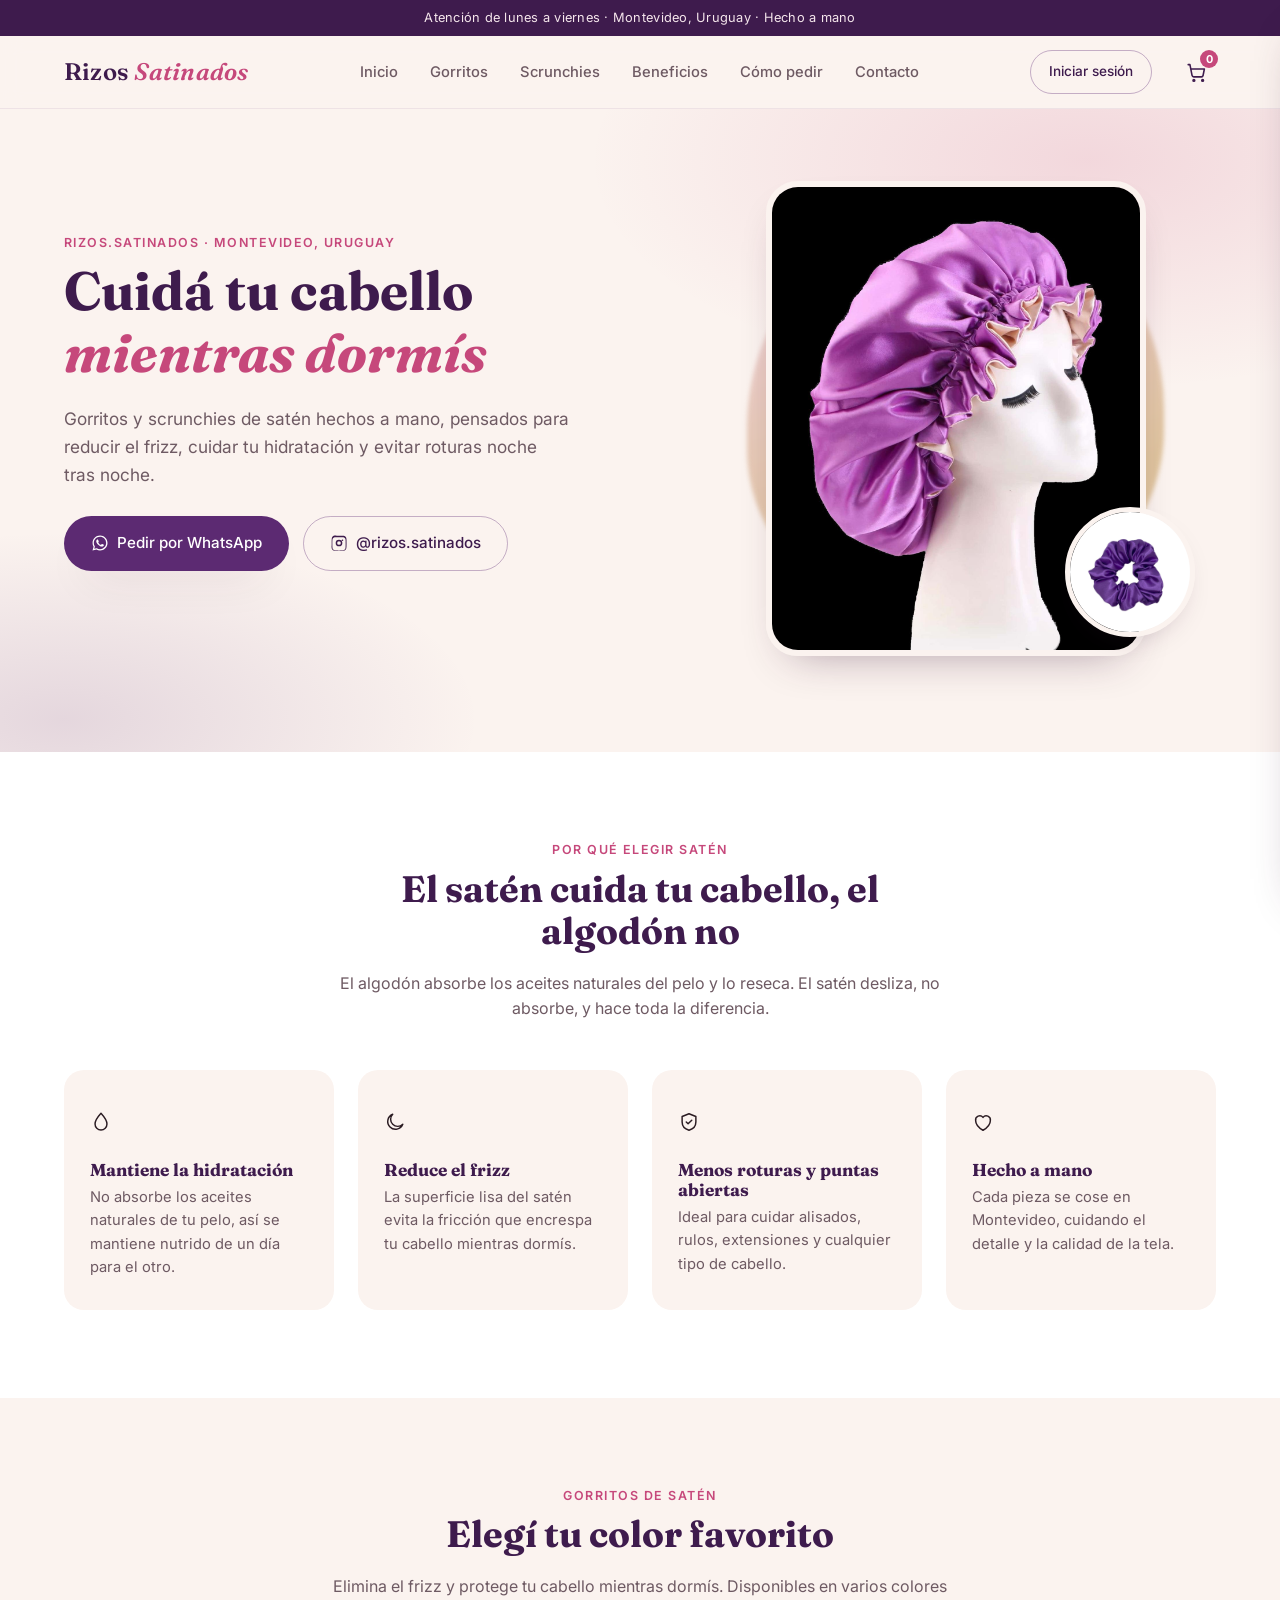
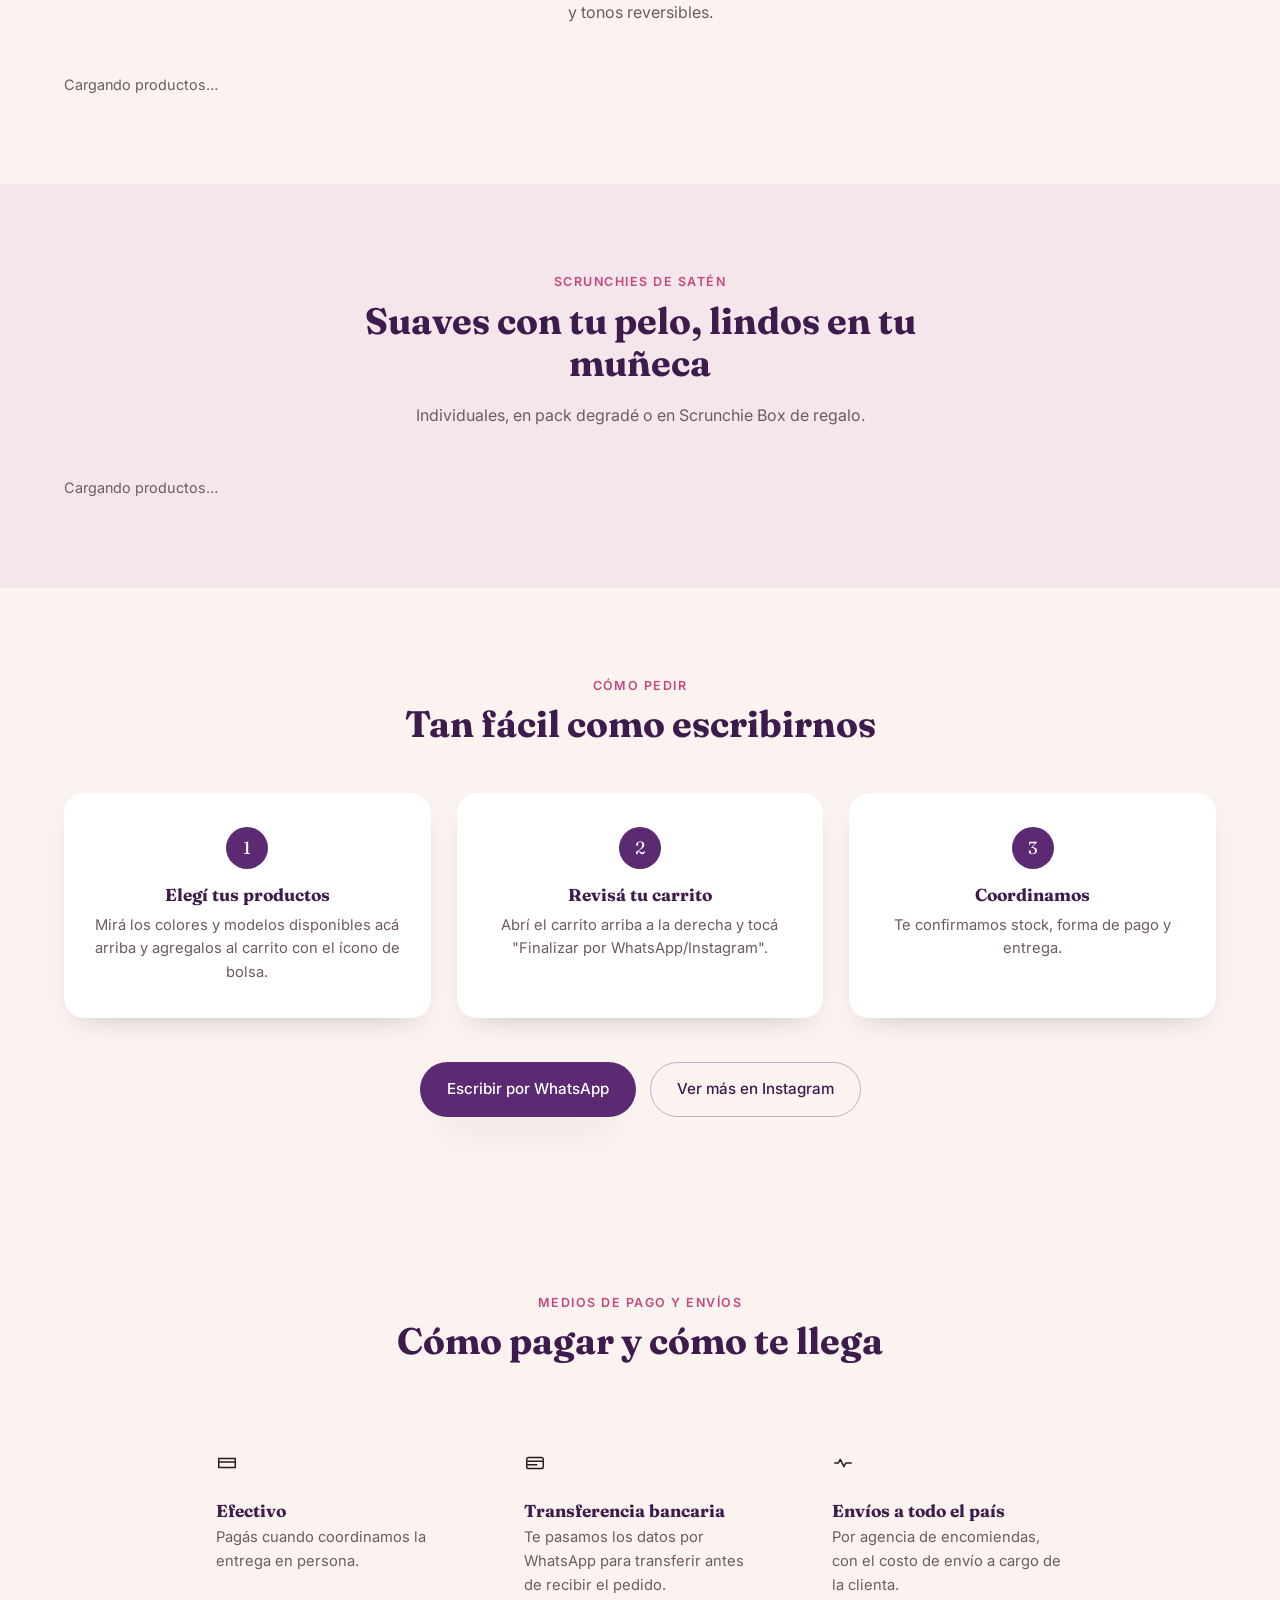
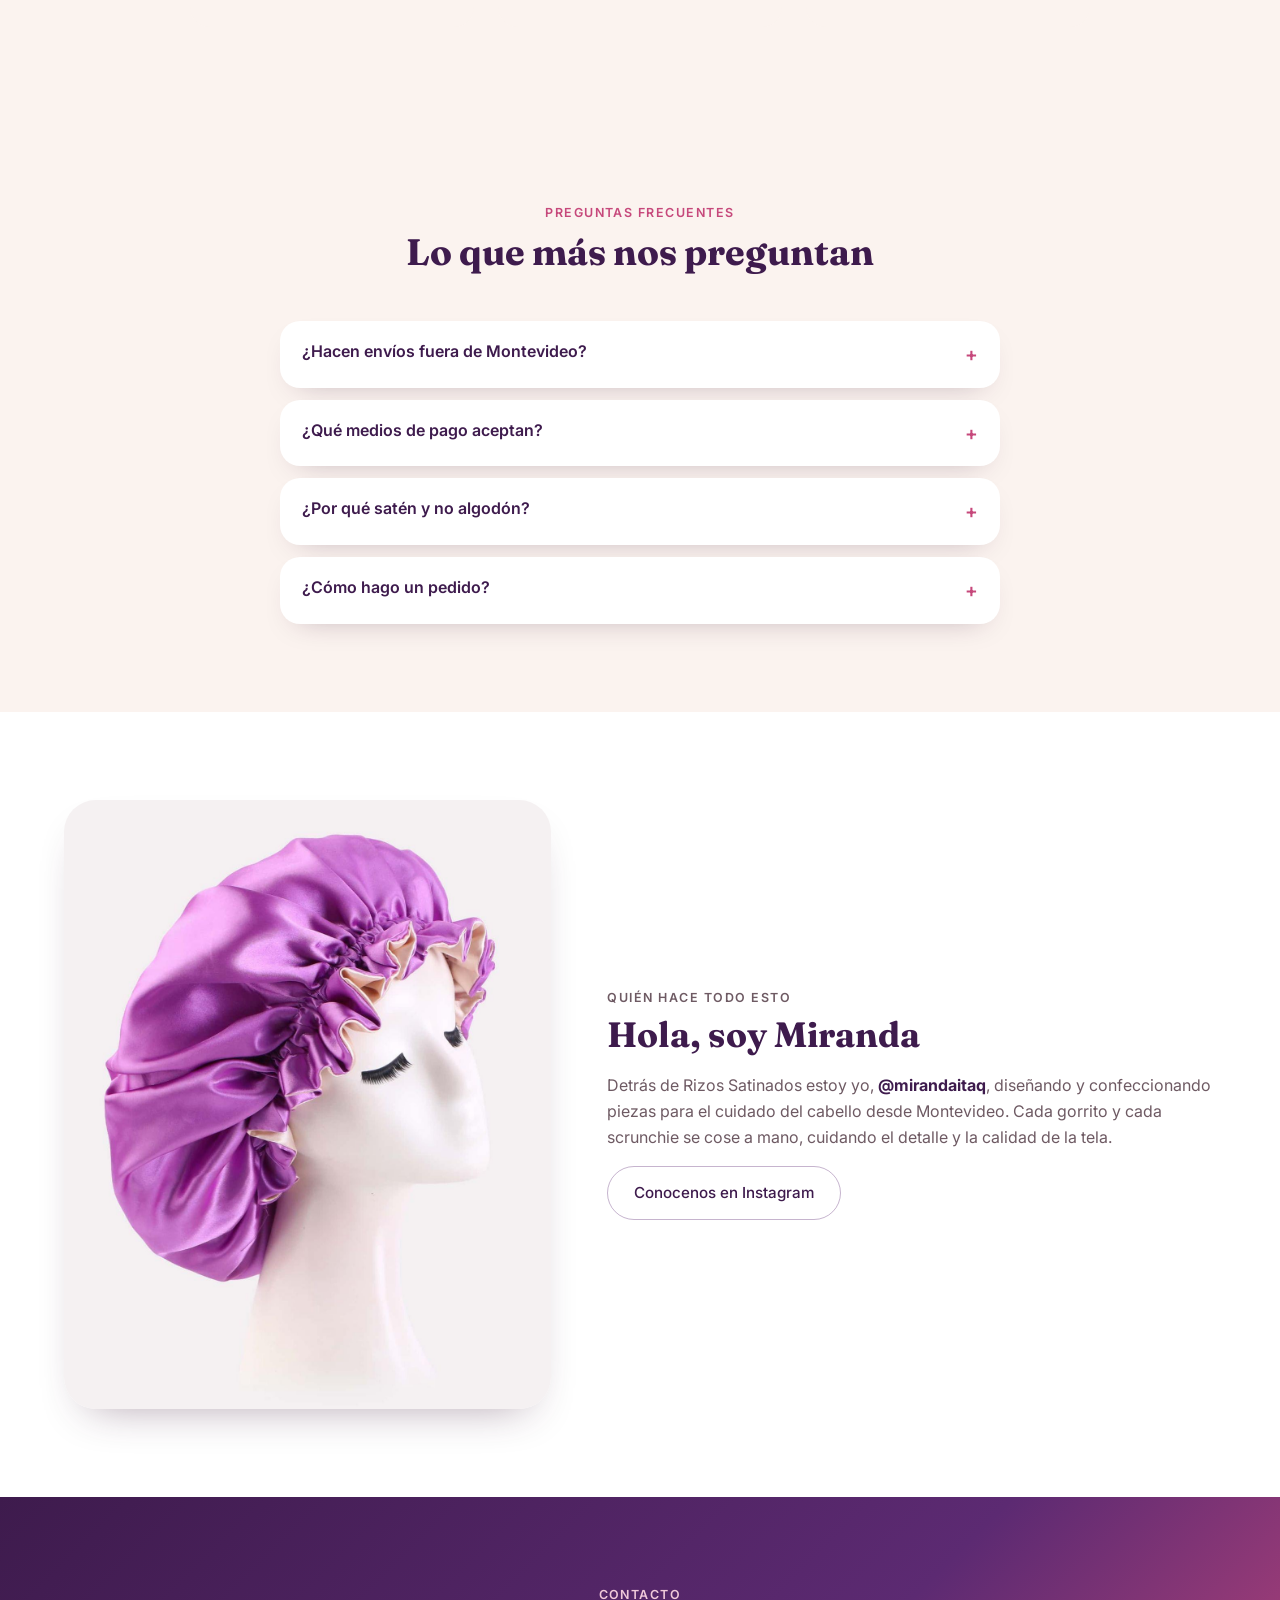
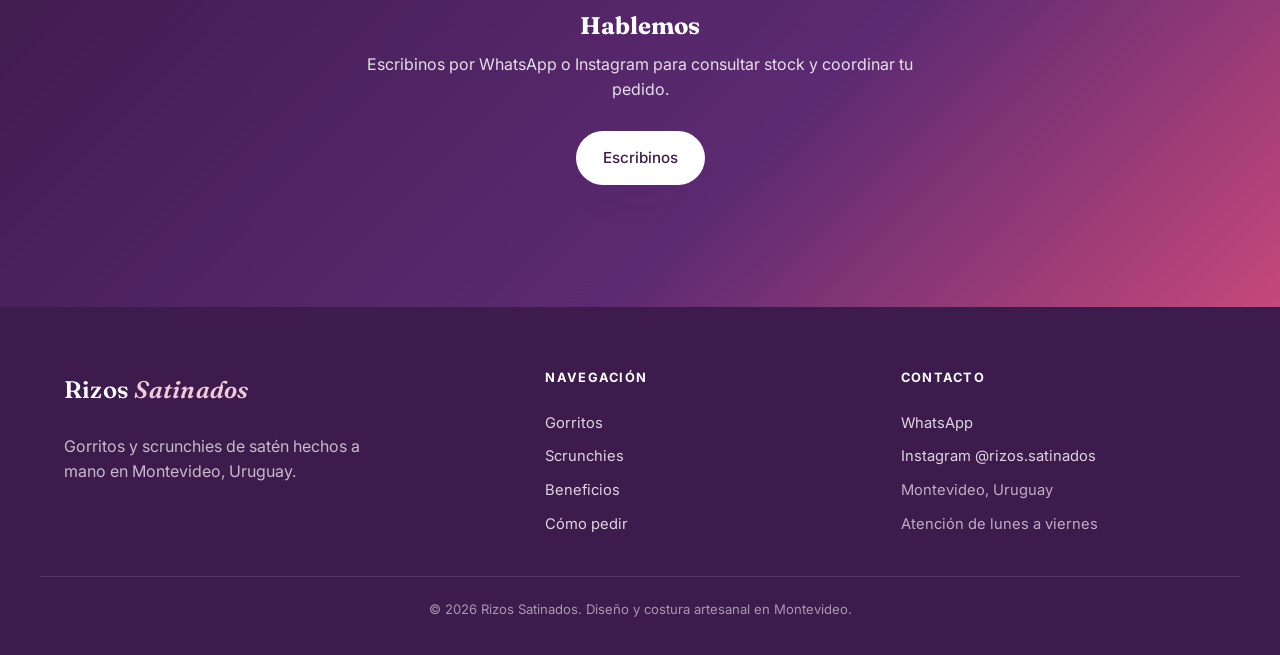
==== commit bac8ef6b: "Boton admin en Mi cuenta, confirmacion al cerrar sesion, actualizar Como pedir y simetria de medios " ====
--- a/index.html
+++ b/index.html
@@ -156,13 +156,13 @@
       <ol class="steps-grid">
         <li class="step-card reveal">
           <span class="step-num">1</span>
-          <h3>Elegí tu producto</h3>
-          <p>Mirá los colores y modelos disponibles acá arriba o en nuestro Instagram.</p>
+          <h3>Elegí tus productos</h3>
+          <p>Mirá los colores y modelos disponibles acá arriba y agregalos al carrito con el ícono de bolsa.</p>
         </li>
         <li class="step-card reveal">
           <span class="step-num">2</span>
-          <h3>Escribinos</h3>
-          <p>Mandanos un mensaje por WhatsApp o Instagram con lo que te gustó.</p>
+          <h3>Revisá tu carrito</h3>
+          <p>Abrí el carrito arriba a la derecha y tocá "Finalizar por WhatsApp/Instagram".</p>
         </li>
         <li class="step-card reveal">
           <span class="step-num">3</span>
@@ -183,7 +183,7 @@
         <p class="eyebrow">Medios de pago y envíos</p>
         <h2>Cómo pagar y cómo te llega</h2>
       </div>
-      <div class="benefits-grid">
+      <div class="payment-grid">
         <div class="benefit-card reveal">
           <span class="benefit-icon"><svg viewBox="0 0 24 24" width="22" height="22" fill="none" stroke="currentColor" stroke-width="1.6" stroke-linecap="round" stroke-linejoin="round" aria-hidden="true"><path d="M3 7h18v10H3z"/><path d="M3 11h18"/></svg></span>
           <h3>Efectivo</h3>
@@ -224,7 +224,7 @@
         </details>
         <details class="faq-item reveal">
           <summary>¿Cómo hago un pedido?</summary>
-          <p>Elegís tu producto, tocás "Consultar" y te escribimos por WhatsApp o Instagram para coordinar color, pago y entrega.</p>
+          <p>Agregás los productos que quieras al carrito (ícono de bolsa en cada tarjeta), abrís el carrito y tocás "Finalizar por WhatsApp/Instagram" para coordinar color, pago y entrega.</p>
         </details>
       </div>
     </div>
--- a/css/styles.css
+++ b/css/styles.css
@@ -32,6 +32,22 @@
   background: var(--cream);
   line-height: 1.6;
   -webkit-font-smoothing: antialiased;
+  animation: page-fade-in .4s ease;
+}
+
+@keyframes page-fade-in {
+  from { opacity: 0; }
+  to { opacity: 1; }
+}
+
+body.page-leaving {
+  opacity: 0;
+  transition: opacity .18s ease;
+}
+
+@media (prefers-reduced-motion: reduce) {
+  body { animation: none; }
+  body.page-leaving { opacity: 1; transition: none; }
 }
 
 img { max-width: 100%; display: block; }
@@ -316,6 +332,13 @@
   display: grid;
   grid-template-columns: repeat(4, 1fr);
   gap: 24px;
+}
+.payment-grid {
+  display: grid;
+  grid-template-columns: repeat(3, 1fr);
+  gap: 24px;
+  max-width: 900px;
+  margin: 0 auto;
 }
 .benefit-card {
   background: var(--cream);
@@ -667,34 +690,81 @@
 .auth-error { color: #B3261E; font-size: .88rem; margin: 0; }
 .auth-success { color: #1a7f4b; font-size: .88rem; margin: 0; }
 .auth-hint { color: var(--ink-soft); font-size: .85rem; margin: 0; }
+.auth-forgot {
+  align-self: center;
+  color: var(--plum);
+  font-size: .85rem;
+  font-weight: 500;
+  cursor: pointer;
+  text-align: center;
+}
+.auth-forgot:hover { color: var(--rose); text-decoration: underline; }
 
 .account-section, .admin-section { padding: 64px 0; }
 .account-head {
-  display: flex;
-  align-items: center;
-  justify-content: space-between;
   text-align: left;
   max-width: none;
-  margin: 0 0 40px;
-  gap: 16px;
-  flex-wrap: wrap;
-}
-.account-grid {
-  display: grid;
-  grid-template-columns: repeat(3, 1fr);
+  margin: 0 0 32px;
+}
+.account-layout {
+  display: flex;
+  align-items: flex-start;
   gap: 24px;
-  align-items: start;
-}
-.account-block {
+}
+.account-nav {
+  display: flex;
+  flex-direction: column;
+  gap: 4px;
+  width: 200px;
+  flex-shrink: 0;
   background: var(--white);
   border-radius: var(--radius-md);
-  padding: 24px;
+  padding: 10px;
   box-shadow: var(--shadow-card);
-}
-.account-block h2 { font-size: 1.1rem; margin-bottom: 16px; }
+  position: sticky;
+  top: 90px;
+}
+.account-nav-item {
+  padding: 12px 14px;
+  border-radius: 10px;
+  text-align: left;
+  font-size: .92rem;
+  font-weight: 500;
+  color: var(--ink-soft);
+  cursor: pointer;
+}
+.account-nav-item:hover { background: var(--cream-alt); color: var(--ink); }
+.account-nav-item.is-active { background: var(--plum); color: var(--white); }
+.account-nav-admin { color: var(--plum-dark); font-weight: 600; }
+.account-nav-logout {
+  margin-top: 8px;
+  padding-top: 12px;
+  border-top: 1px solid var(--cream-alt);
+  color: #B3261E;
+}
+.account-nav-logout:hover { background: rgba(179,38,30,.08); color: #B3261E; }
+.account-panels {
+  flex: 1;
+  min-width: 0;
+  background: var(--white);
+  border-radius: var(--radius-md);
+  padding: 28px;
+  box-shadow: var(--shadow-card);
+}
+.account-panel { display: none; }
+.account-panel.is-active { display: block; }
+.account-panel h2 { font-size: 1.1rem; margin-bottom: 16px; }
+.account-panel-head {
+  display: flex;
+  align-items: center;
+  justify-content: space-between;
+  gap: 12px;
+  margin-bottom: 16px;
+}
+.account-panel-head h2 { margin-bottom: 0; }
 .account-empty { color: var(--ink-soft); font-size: .9rem; margin: 0; }
 .account-list { display: flex; flex-direction: column; gap: 12px; }
-.account-list-grid { display: grid; grid-template-columns: repeat(2, 1fr); gap: 12px; }
+.account-list-grid { display: grid; grid-template-columns: repeat(auto-fill, minmax(100px, 1fr)); gap: 14px; }
 .order-row { border-bottom: 1px solid var(--cream-alt); padding-bottom: 12px; }
 .order-row:last-child { border-bottom: none; padding-bottom: 0; }
 .order-row-main { display: flex; justify-content: space-between; align-items: center; margin-bottom: 6px; }
@@ -714,9 +784,9 @@
 .order-date { font-size: .8rem; color: var(--ink-soft); }
 .order-items { margin: 0 0 4px; font-size: .92rem; }
 .order-total { margin: 0; font-weight: 600; color: var(--plum-dark); }
-.mini-card { text-align: center; }
+.mini-card { text-align: center; max-width: 130px; margin: 0 auto; }
 .mini-card img { width: 100%; aspect-ratio: 1/1; object-fit: cover; border-radius: 12px; margin-bottom: 6px; }
-.mini-card span { font-size: .82rem; }
+.mini-card span { font-size: .78rem; }
 
 .admin-block {
   background: var(--white);
@@ -864,13 +934,21 @@
   .hero-inner { grid-template-columns: 1fr; }
   .hero-media { order: -1; margin-bottom: 12px; }
   .benefits-grid { grid-template-columns: repeat(2, 1fr); }
+  .payment-grid { grid-template-columns: repeat(2, 1fr); max-width: none; }
   .product-grid, .scrunchie-grid { grid-template-columns: repeat(3, 1fr); }
   .steps-grid { grid-template-columns: 1fr; }
   .about-inner { grid-template-columns: 1fr; }
   .about-media { order: -1; max-width: 360px; margin: 0 auto; }
   .footer-inner { grid-template-columns: 1fr 1fr; }
   .testimonials-track { grid-template-columns: repeat(2, 1fr); }
-  .account-grid { grid-template-columns: 1fr; }
+  .account-layout { flex-direction: column; }
+  .account-nav {
+    width: 100%;
+    flex-direction: row;
+    overflow-x: auto;
+    position: static;
+  }
+  .account-nav-logout { margin-top: 0; padding-top: 12px; border-top: none; border-left: 1px solid var(--cream-alt); }
 }
 
 @media (max-width: 720px) {
@@ -911,11 +989,10 @@
   .header-actions { display: none; }
   .product-grid, .scrunchie-grid { grid-template-columns: repeat(2, 1fr); }
   .benefits-grid { grid-template-columns: 1fr; }
+  .payment-grid { grid-template-columns: 1fr; }
   .footer-inner { grid-template-columns: 1fr; text-align: center; }
   .footer-col { align-items: center; }
   .testimonials-track { grid-template-columns: 1fr; }
-  .account-list-grid { grid-template-columns: repeat(3, 1fr); }
-  .account-head { flex-direction: column; align-items: flex-start; }
 }
 
 @media (max-width: 480px) {
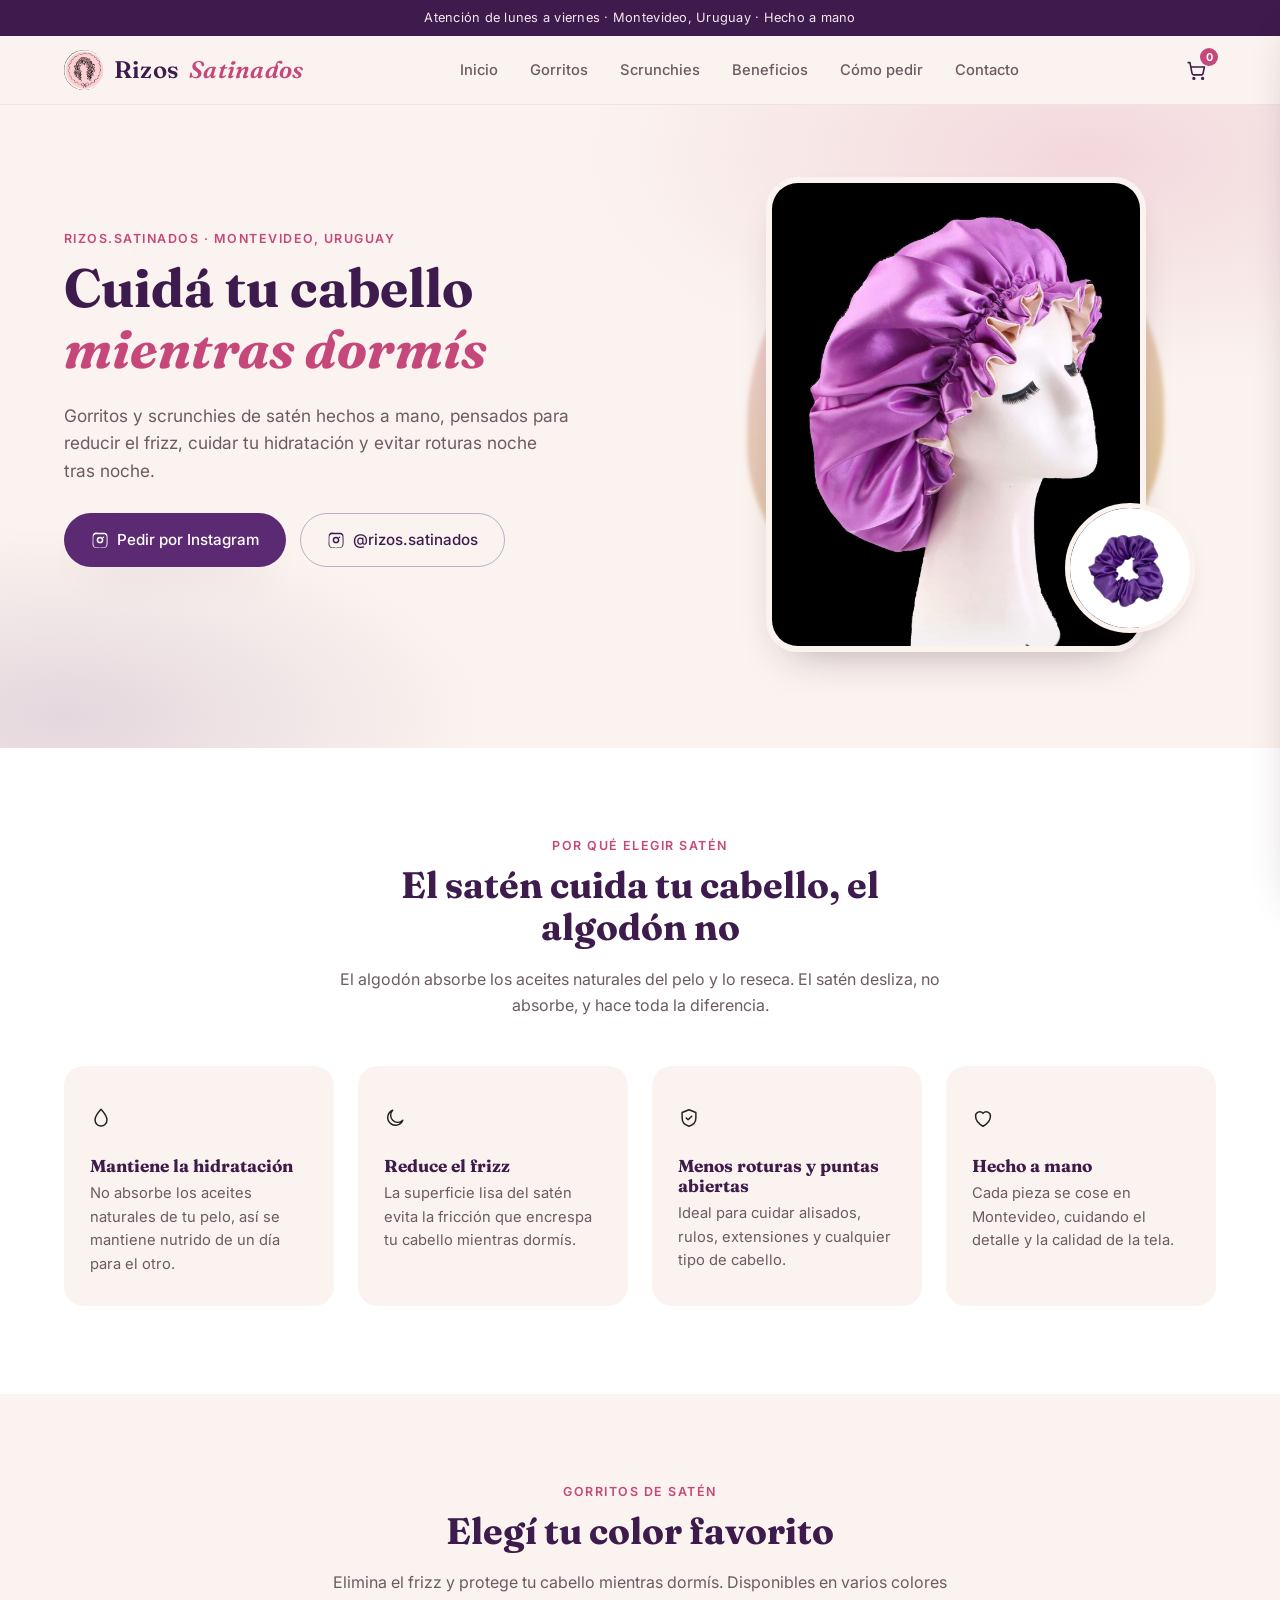
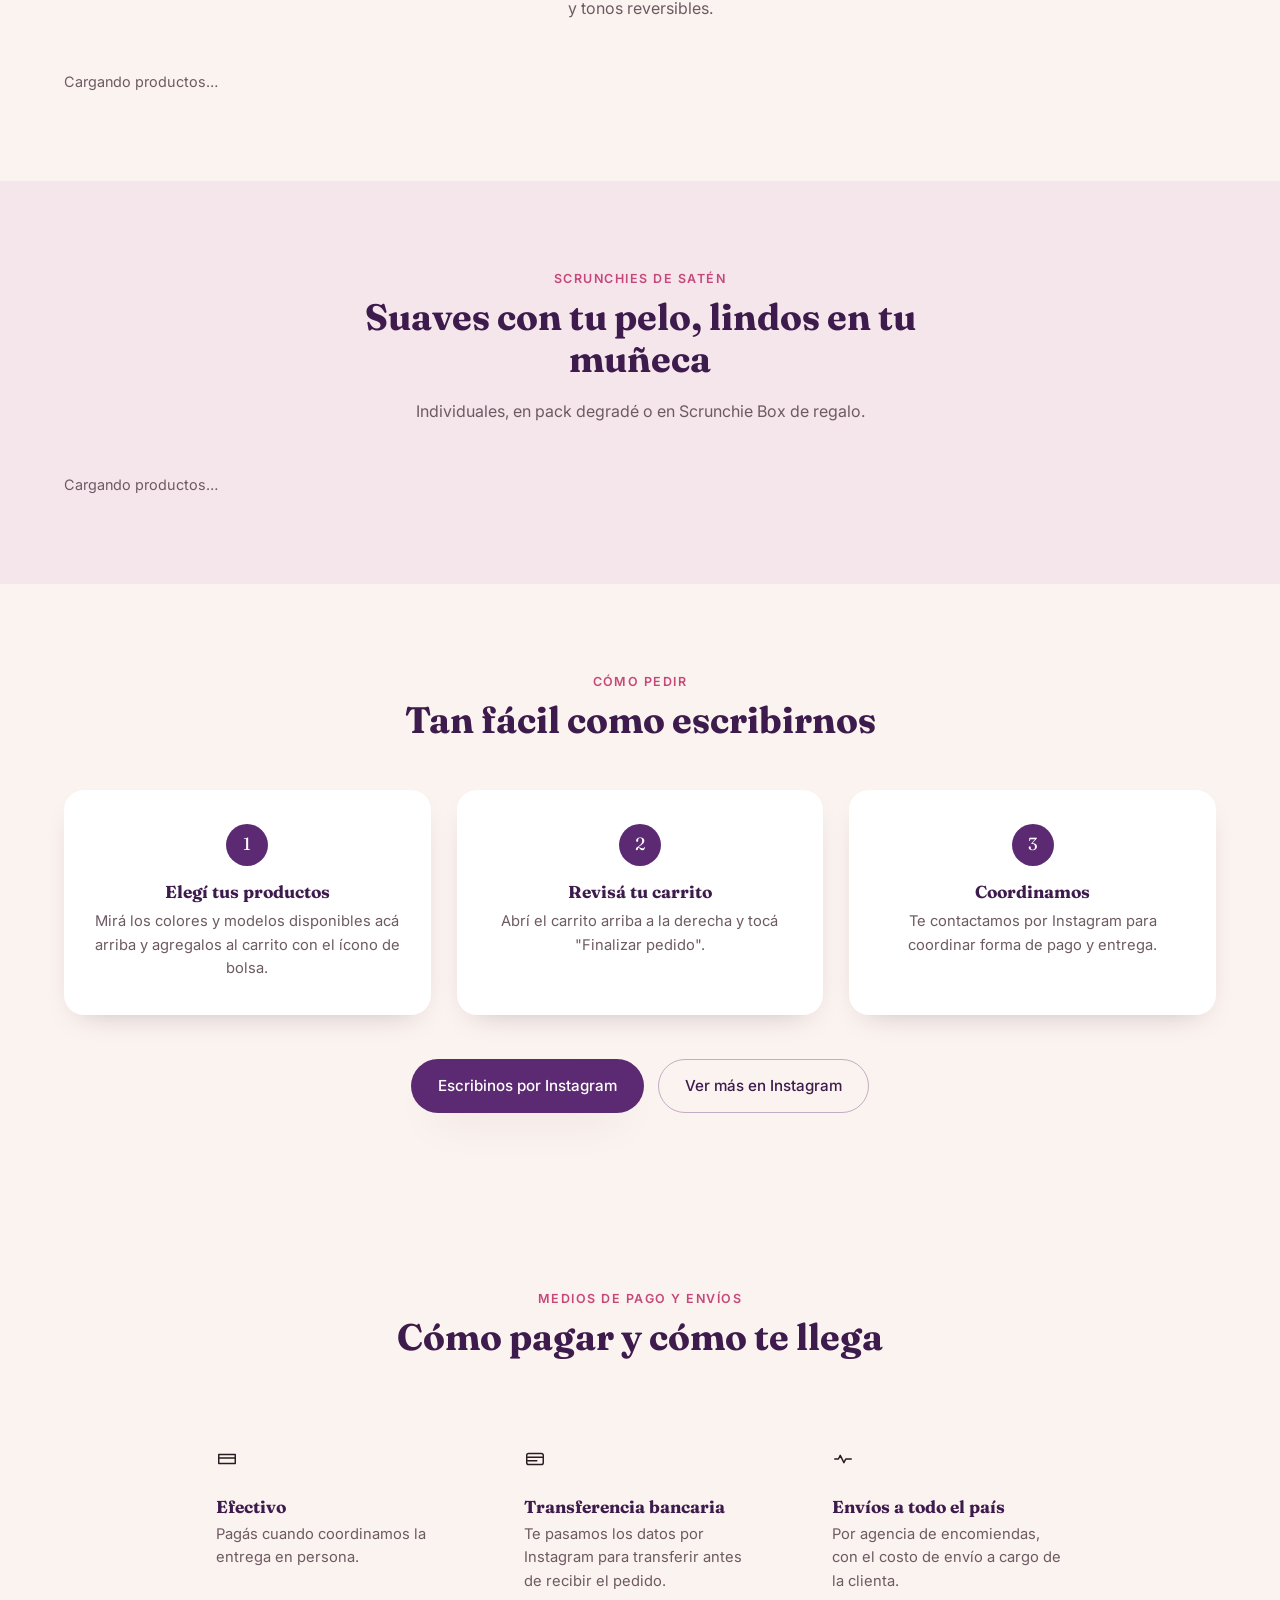
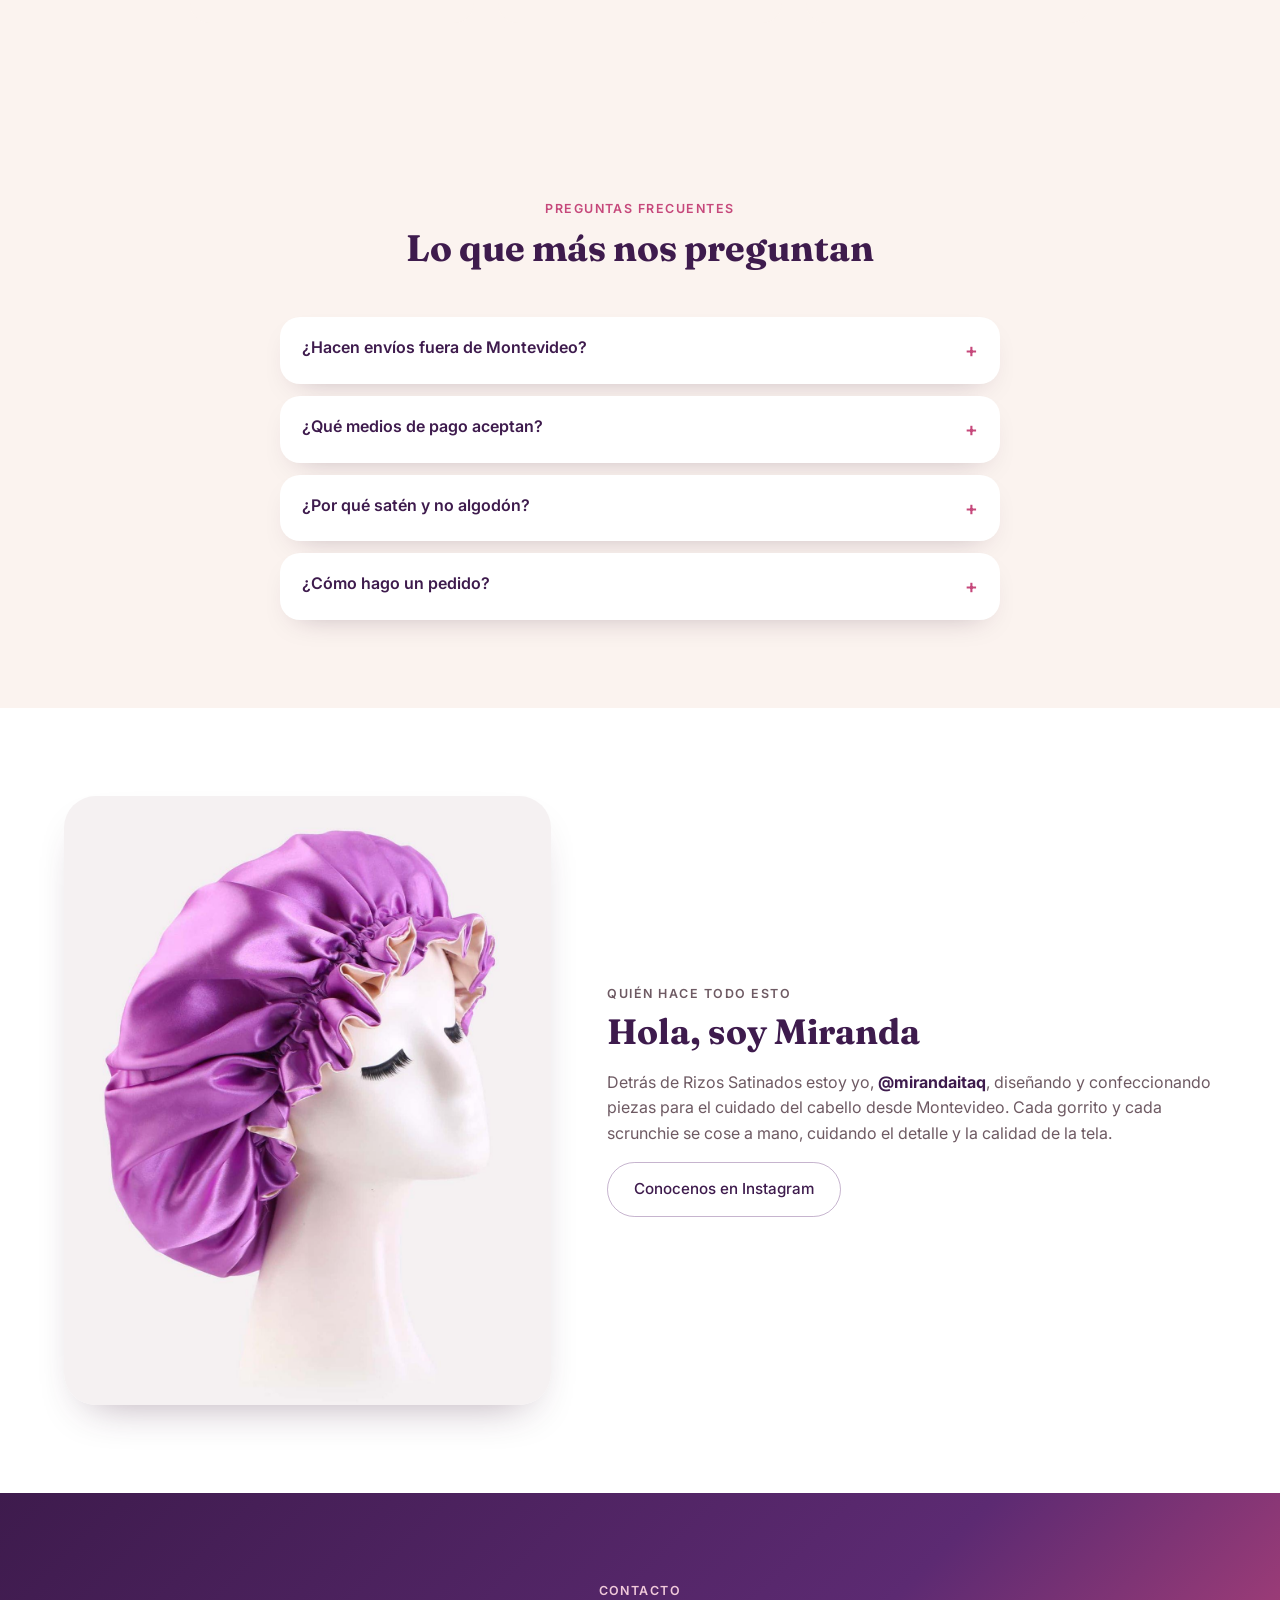
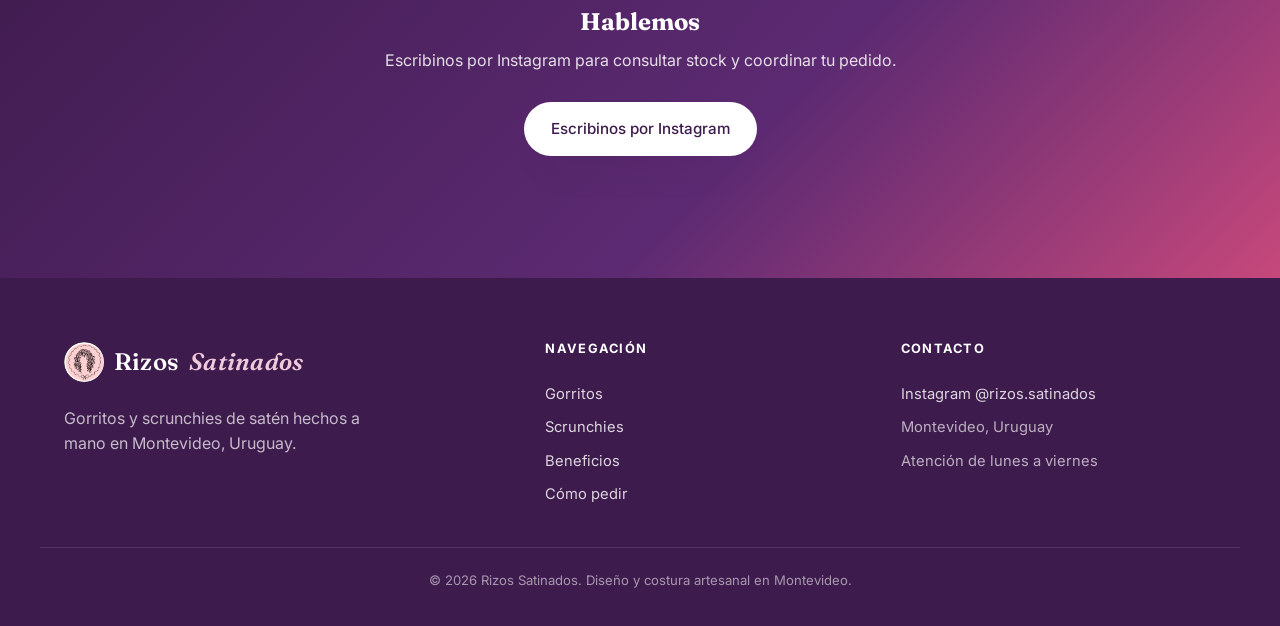
==== commit 6e385c07: "Rediseño de comunicación, stock, admin y logo - Quitar el botón "Mi cuenta"/"Iniciar sesión" del hea" ====
--- a/index.html
+++ b/index.html
@@ -16,7 +16,7 @@
 <meta name="twitter:description" content="Gorritos y scrunchies de satén hechos a mano en Montevideo, Uruguay.">
 <meta name="twitter:image" content="https://rizossatinados.com/img/gorro-purpura-modelo-dark.jpg">
 <link rel="canonical" href="https://rizossatinados.com/">
-<link rel="icon" href="data:image/svg+xml,%3Csvg xmlns='http://www.w3.org/2000/svg' viewBox='0 0 100 100'%3E%3Ccircle cx='50' cy='50' r='50' fill='%233E1B4D'/%3E%3Ctext x='50' y='68' font-family='Georgia, serif' font-size='58' font-style='italic' fill='%23FBF3EF' text-anchor='middle'%3ER%3C/text%3E%3C/svg%3E">
+<link rel="icon" type="image/jpeg" href="img/Logo.jpeg">
 <link rel="preconnect" href="https://fonts.googleapis.com">
 <link rel="preconnect" href="https://fonts.gstatic.com" crossorigin>
 <link href="https://fonts.googleapis.com/css2?family=Fraunces:ital,wght@0,400;0,500;0,600;1,500&family=Inter:wght@400;500;600&display=swap" rel="stylesheet">
@@ -32,7 +32,10 @@
 
 <header class="site-header" id="header">
   <div class="wrap header-inner">
-    <a href="#inicio" class="logo">Rizos <span>Satinados</span></a>
+    <a href="#inicio" class="logo">
+      <img src="img/Logo.jpeg" alt="Logo Rizos Satinados" class="logo-mark">
+      Rizos <span>Satinados</span>
+    </a>
 
     <nav class="main-nav" id="main-nav">
       <a href="#inicio">Inicio</a>
@@ -41,13 +44,7 @@
       <a href="#beneficios">Beneficios</a>
       <a href="#pedir">Cómo pedir</a>
       <a href="#contacto">Contacto</a>
-      <a href="myaccount.html" id="authLinkMobile" class="nav-account-link">Iniciar sesión</a>
-      <a href="#" class="nav-whatsapp js-whatsapp" data-msg="Hola, quiero hacer una consulta sobre sus productos.">Escribir por WhatsApp</a>
     </nav>
-
-    <div class="header-actions">
-      <a href="myaccount.html" id="authLink" class="btn btn-outline btn-small">Iniciar sesión</a>
-    </div>
 
     <button type="button" class="cart-toggle" id="cartToggle" aria-label="Ver carrito">
       <svg viewBox="0 0 24 24" width="21" height="21" fill="none" stroke="currentColor" stroke-width="1.8" stroke-linecap="round" stroke-linejoin="round" aria-hidden="true"><circle cx="9" cy="21" r="1"/><circle cx="19" cy="21" r="1"/><path d="M2.5 3h2l2.4 12.4a2 2 0 0 0 2 1.6h8.6a2 2 0 0 0 2-1.6L21 8H6"/></svg>
@@ -68,9 +65,9 @@
         <h1>Cuidá tu cabello <em>mientras dormís</em></h1>
         <p class="hero-lead">Gorritos y scrunchies de satén hechos a mano, pensados para reducir el frizz, cuidar tu hidratación y evitar roturas noche tras noche.</p>
         <div class="hero-actions">
-          <a href="#" class="btn btn-primary js-whatsapp" data-msg="Hola, vi la página y quiero hacer un pedido.">
-            <svg viewBox="0 0 24 24" width="18" height="18" fill="currentColor" aria-hidden="true"><path d="M12.04 2c-5.5 0-9.96 4.46-9.96 9.96 0 1.76.46 3.48 1.34 5L2 22l5.2-1.36a9.9 9.9 0 0 0 4.84 1.24h.01c5.5 0 9.96-4.46 9.96-9.96S17.55 2 12.05 2Zm0 18.2c-1.5 0-2.98-.4-4.27-1.16l-.3-.18-3.09.81.82-3.01-.2-.31a8.17 8.17 0 0 1-1.25-4.4c0-4.53 3.69-8.22 8.23-8.22 2.2 0 4.26.86 5.82 2.41a8.17 8.17 0 0 1 2.4 5.82c0 4.54-3.7 8.23-8.24 8.23Zm4.51-6.16c-.25-.12-1.47-.72-1.7-.81-.22-.08-.39-.12-.56.13-.16.24-.64.8-.78.97-.15.16-.29.18-.53.06-.25-.12-1.04-.38-1.99-1.22-.73-.66-1.23-1.46-1.37-1.71-.15-.24-.02-.38.1-.5.11-.11.25-.29.37-.43.12-.15.16-.25.24-.41.08-.16.04-.31-.02-.43-.06-.13-.56-1.35-.77-1.84-.2-.5-.41-.42-.56-.43-.14 0-.31-.01-.48-.01-.16 0-.43.06-.66.31-.22.24-.87.85-.87 2.08s.9 2.42 1.02 2.58c.13.16 1.77 2.7 4.28 3.79.6.26 1.06.41 1.43.53.6.19 1.14.16 1.57.1.48-.07 1.47-.6 1.68-1.18.2-.58.2-1.07.14-1.18-.06-.1-.23-.16-.48-.28Z"/></svg>
-            Pedir por WhatsApp
+          <a href="https://ig.me/m/rizos.satinados" target="_blank" rel="noopener" class="btn btn-primary">
+            <svg viewBox="0 0 24 24" width="18" height="18" fill="currentColor" aria-hidden="true"><path d="M12 2.2c3.2 0 3.58.01 4.85.07 1.17.05 1.97.24 2.43.41.55.2.99.46 1.42.9.44.43.7.87.9 1.42.17.46.36 1.26.41 2.43.06 1.27.07 1.65.07 4.85s-.01 3.58-.07 4.85c-.05 1.17-.24 1.97-.41 2.43-.2.55-.46.99-.9 1.42-.43.44-.87.7-1.42.9-.46.17-1.26.36-2.43.41-1.27.06-1.65.07-4.85.07s-3.58-.01-4.85-.07c-1.17-.05-1.97-.24-2.43-.41a3.9 3.9 0 0 1-1.42-.9 3.9 3.9 0 0 1-.9-1.42c-.17-.46-.36-1.26-.41-2.43C2.21 15.58 2.2 15.2 2.2 12s.01-3.58.07-4.85c.05-1.17.24-1.97.41-2.43.2-.55.46-.99.9-1.42.43-.44.87-.7 1.42-.9.46-.17 1.26-.36 2.43-.41C8.42 2.21 8.8 2.2 12 2.2Zm0 1.98c-3.15 0-3.5.01-4.73.07-.96.04-1.48.2-1.83.34-.46.18-.79.39-1.13.73-.34.34-.55.67-.73 1.13-.14.35-.3.87-.34 1.83-.06 1.23-.07 1.58-.07 4.73s.01 3.5.07 4.73c.04.96.2 1.48.34 1.83.18.46.39.79.73 1.13.34.34.67.55 1.13.73.35.14.87.3 1.83.34 1.23.06 1.58.07 4.73.07s3.5-.01 4.73-.07c.96-.04 1.48-.2 1.83-.34.46-.18.79-.39 1.13-.73.34-.34.55-.67.73-1.13.14-.35.3-.87.34-1.83.06-1.23.07-1.58.07-4.73s-.01-3.5-.07-4.73c-.04-.96-.2-1.48-.34-1.83a3.03 3.03 0 0 0-.73-1.13 3.03 3.03 0 0 0-1.13-.73c-.35-.14-.87-.3-1.83-.34C15.5 4.19 15.15 4.18 12 4.18Zm0 3.37a4.45 4.45 0 1 1 0 8.9 4.45 4.45 0 0 1 0-8.9Zm0 1.98a2.47 2.47 0 1 0 0 4.94 2.47 2.47 0 0 0 0-4.94Zm4.66-2.2a1.04 1.04 0 1 1 0 2.08 1.04 1.04 0 0 1 0-2.08Z"/></svg>
+            Pedir por Instagram
           </a>
           <a href="https://instagram.com/rizos.satinados" target="_blank" rel="noopener" class="btn btn-outline">
             <svg viewBox="0 0 24 24" width="18" height="18" fill="currentColor" aria-hidden="true"><path d="M12 2.2c3.2 0 3.58.01 4.85.07 1.17.05 1.97.24 2.43.41.55.2.99.46 1.42.9.44.43.7.87.9 1.42.17.46.36 1.26.41 2.43.06 1.27.07 1.65.07 4.85s-.01 3.58-.07 4.85c-.05 1.17-.24 1.97-.41 2.43-.2.55-.46.99-.9 1.42-.43.44-.87.7-1.42.9-.46.17-1.26.36-2.43.41-1.27.06-1.65.07-4.85.07s-3.58-.01-4.85-.07c-1.17-.05-1.97-.24-2.43-.41a3.9 3.9 0 0 1-1.42-.9 3.9 3.9 0 0 1-.9-1.42c-.17-.46-.36-1.26-.41-2.43C2.21 15.58 2.2 15.2 2.2 12s.01-3.58.07-4.85c.05-1.17.24-1.97.41-2.43.2-.55.46-.99.9-1.42.43-.44.87-.7 1.42-.9.46-.17 1.26-.36 2.43-.41C8.42 2.21 8.8 2.2 12 2.2Zm0 1.98c-3.15 0-3.5.01-4.73.07-.96.04-1.48.2-1.83.34-.46.18-.79.39-1.13.73-.34.34-.55.67-.73 1.13-.14.35-.3.87-.34 1.83-.06 1.23-.07 1.58-.07 4.73s.01 3.5.07 4.73c.04.96.2 1.48.34 1.83.18.46.39.79.73 1.13.34.34.67.55 1.13.73.35.14.87.3 1.83.34 1.23.06 1.58.07 4.73.07s3.5-.01 4.73-.07c.96-.04 1.48-.2 1.83-.34.46-.18.79-.39 1.13-.73.34-.34.55-.67.73-1.13.14-.35.3-.87.34-1.83.06-1.23.07-1.58.07-4.73s-.01-3.5-.07-4.73c-.04-.96-.2-1.48-.34-1.83a3.03 3.03 0 0 0-.73-1.13 3.03 3.03 0 0 0-1.13-.73c-.35-.14-.87-.3-1.83-.34C15.5 4.19 15.15 4.18 12 4.18Zm0 3.37a4.45 4.45 0 1 1 0 8.9 4.45 4.45 0 0 1 0-8.9Zm0 1.98a2.47 2.47 0 1 0 0 4.94 2.47 2.47 0 0 0 0-4.94Zm4.66-2.2a1.04 1.04 0 1 1 0 2.08 1.04 1.04 0 0 1 0-2.08Z"/></svg>
@@ -162,17 +159,17 @@
         <li class="step-card reveal">
           <span class="step-num">2</span>
           <h3>Revisá tu carrito</h3>
-          <p>Abrí el carrito arriba a la derecha y tocá "Finalizar por WhatsApp/Instagram".</p>
+          <p>Abrí el carrito arriba a la derecha y tocá "Finalizar pedido".</p>
         </li>
         <li class="step-card reveal">
           <span class="step-num">3</span>
           <h3>Coordinamos</h3>
-          <p>Te confirmamos stock, forma de pago y entrega.</p>
+          <p>Te contactamos por Instagram para coordinar forma de pago y entrega.</p>
         </li>
       </ol>
 
       <div class="steps-cta reveal">
-        <a href="#" class="btn btn-primary js-whatsapp" data-msg="Hola, quiero hacer un pedido.">Escribir por WhatsApp</a>
+        <a href="https://ig.me/m/rizos.satinados" target="_blank" rel="noopener" class="btn btn-primary">Escribinos por Instagram</a>
         <a href="https://instagram.com/rizos.satinados" target="_blank" rel="noopener" class="btn btn-outline">Ver más en Instagram</a>
       </div>
     </div>
@@ -192,7 +189,7 @@
         <div class="benefit-card reveal">
           <span class="benefit-icon"><svg viewBox="0 0 24 24" width="22" height="22" fill="none" stroke="currentColor" stroke-width="1.6" stroke-linecap="round" stroke-linejoin="round" aria-hidden="true"><path d="M4 10h16M4 14h10"/><rect x="3" y="6" width="18" height="12" rx="2"/></svg></span>
           <h3>Transferencia bancaria</h3>
-          <p>Te pasamos los datos por WhatsApp para transferir antes de recibir el pedido.</p>
+          <p>Te pasamos los datos por Instagram para transferir antes de recibir el pedido.</p>
         </div>
         <div class="benefit-card reveal">
           <span class="benefit-icon"><svg viewBox="0 0 24 24" width="22" height="22" fill="none" stroke="currentColor" stroke-width="1.6" stroke-linecap="round" stroke-linejoin="round" aria-hidden="true"><path d="M3 12h4l2-4 4 8 2-4h6"/></svg></span>
@@ -212,11 +209,11 @@
       <div class="faq-list">
         <details class="faq-item reveal">
           <summary>¿Hacen envíos fuera de Montevideo?</summary>
-          <p>Sí, enviamos a todo el país por agencia de encomiendas. El costo del envío corre por cuenta de la clienta y se coordina por WhatsApp.</p>
+          <p>Sí, enviamos a todo el país por agencia de encomiendas. El costo del envío corre por cuenta de la clienta y se coordina por Instagram.</p>
         </details>
         <details class="faq-item reveal">
           <summary>¿Qué medios de pago aceptan?</summary>
-          <p>Efectivo contra entrega o transferencia bancaria. Coordinamos la forma de pago por WhatsApp una vez confirmado el pedido.</p>
+          <p>Efectivo contra entrega, transferencia bancaria o Prex. Coordinamos la forma de pago por Instagram una vez confirmado el pedido.</p>
         </details>
         <details class="faq-item reveal">
           <summary>¿Por qué satén y no algodón?</summary>
@@ -224,7 +221,7 @@
         </details>
         <details class="faq-item reveal">
           <summary>¿Cómo hago un pedido?</summary>
-          <p>Agregás los productos que quieras al carrito (ícono de bolsa en cada tarjeta), abrís el carrito y tocás "Finalizar por WhatsApp/Instagram" para coordinar color, pago y entrega.</p>
+          <p>Agregás los productos que quieras al carrito (ícono de bolsa en cada tarjeta), abrís el carrito y tocás "Finalizar pedido" para coordinar color, pago y entrega por Instagram.</p>
         </details>
       </div>
     </div>
@@ -257,9 +254,9 @@
     <div class="wrap cta-final-inner reveal">
       <p class="eyebrow">Contacto</p>
       <h2>Hablemos</h2>
-      <p>Escribinos por WhatsApp o Instagram para consultar stock y coordinar tu pedido.</p>
+      <p>Escribinos por Instagram para consultar stock y coordinar tu pedido.</p>
       <div class="hero-actions center">
-        <button type="button" class="btn btn-primary js-contact" data-msg="Hola, quiero hacer un pedido.">Escribinos</button>
+        <a href="https://ig.me/m/rizos.satinados" target="_blank" rel="noopener" class="btn btn-primary">Escribinos por Instagram</a>
       </div>
     </div>
   </section>
@@ -269,7 +266,7 @@
 <footer class="site-footer">
   <div class="wrap footer-inner">
     <div class="footer-brand">
-      <p class="logo">Rizos <span>Satinados</span></p>
+      <p class="logo"><img src="img/Logo.jpeg" alt="Logo Rizos Satinados" class="logo-mark">Rizos <span>Satinados</span></p>
       <p>Gorritos y scrunchies de satén hechos a mano en Montevideo, Uruguay.</p>
     </div>
 
@@ -283,7 +280,6 @@
 
     <div class="footer-col">
       <h4>Contacto</h4>
-      <a href="#" class="js-whatsapp" data-msg="Hola, quiero hacer una consulta sobre sus productos.">WhatsApp</a>
       <a href="https://instagram.com/rizos.satinados" target="_blank" rel="noopener">Instagram @rizos.satinados</a>
       <span class="footer-static">Montevideo, Uruguay</span>
       <span class="footer-static">Atención de lunes a viernes</span>
@@ -293,22 +289,6 @@
     <p>© <span id="year"></span> Rizos Satinados. Diseño y costura artesanal en Montevideo.</p>
   </div>
 </footer>
-
-<div class="contact-backdrop" id="contactBackdrop"></div>
-<div class="contact-menu" id="contactMenu" role="dialog" aria-modal="true" aria-label="Elegir cómo escribirnos">
-  <button type="button" class="contact-menu-close" id="contactMenuClose" aria-label="Cerrar">
-    <svg viewBox="0 0 24 24" width="18" height="18" fill="none" stroke="currentColor" stroke-width="2" stroke-linecap="round" aria-hidden="true"><path d="M6 6l12 12M18 6 6 18"/></svg>
-  </button>
-  <p class="contact-menu-title">¿Cómo preferís escribirnos?</p>
-  <a href="#" class="contact-menu-item" id="contactMenuWhatsapp" target="_blank" rel="noopener">
-    <svg viewBox="0 0 24 24" width="20" height="20" fill="currentColor" aria-hidden="true"><path d="M12.04 2c-5.5 0-9.96 4.46-9.96 9.96 0 1.76.46 3.48 1.34 5L2 22l5.2-1.36a9.9 9.9 0 0 0 4.84 1.24h.01c5.5 0 9.96-4.46 9.96-9.96S17.55 2 12.05 2Zm0 18.2c-1.5 0-2.98-.4-4.27-1.16l-.3-.18-3.09.81.82-3.01-.2-.31a8.17 8.17 0 0 1-1.25-4.4c0-4.53 3.69-8.22 8.23-8.22 2.2 0 4.26.86 5.82 2.41a8.17 8.17 0 0 1 2.4 5.82c0 4.54-3.7 8.23-8.24 8.23Zm4.51-6.16c-.25-.12-1.47-.72-1.7-.81-.22-.08-.39-.12-.56.13-.16.24-.64.8-.78.97-.15.16-.29.18-.53.06-.25-.12-1.04-.38-1.99-1.22-.73-.66-1.23-1.46-1.37-1.71-.15-.24-.02-.38.1-.5.11-.11.25-.29.37-.43.12-.15.16-.25.24-.41.08-.16.04-.31-.02-.43-.06-.13-.56-1.35-.77-1.84-.2-.5-.41-.42-.56-.43-.14 0-.31-.01-.48-.01-.16 0-.43.06-.66.31-.22.24-.87.85-.87 2.08s.9 2.42 1.02 2.58c.13.16 1.77 2.7 4.28 3.79.6.26 1.06.41 1.43.53.6.19 1.14.16 1.57.1.48-.07 1.47-.6 1.68-1.18.2-.58.2-1.07.14-1.18-.06-.1-.23-.16-.48-.28Z"/></svg>
-    <span>WhatsApp</span>
-  </a>
-  <a href="https://ig.me/m/rizos.satinados" class="contact-menu-item" id="contactMenuInstagram" target="_blank" rel="noopener">
-    <svg viewBox="0 0 24 24" width="20" height="20" fill="currentColor" aria-hidden="true"><path d="M12 2.2c3.2 0 3.58.01 4.85.07 1.17.05 1.97.24 2.43.41.55.2.99.46 1.42.9.44.43.7.87.9 1.42.17.46.36 1.26.41 2.43.06 1.27.07 1.65.07 4.85s-.01 3.58-.07 4.85c-.05 1.17-.24 1.97-.41 2.43-.2.55-.46.99-.9 1.42-.43.44-.87.7-1.42.9-.46.17-1.26.36-2.43.41-1.27.06-1.65.07-4.85.07s-3.58-.01-4.85-.07c-1.17-.05-1.97-.24-2.43-.41a3.9 3.9 0 0 1-1.42-.9 3.9 3.9 0 0 1-.9-1.42c-.17-.46-.36-1.26-.41-2.43C2.21 15.58 2.2 15.2 2.2 12s.01-3.58.07-4.85c.05-1.17.24-1.97.41-2.43.2-.55.46-.99.9-1.42.43-.44.87-.7 1.42-.9.46-.17 1.26-.36 2.43-.41C8.42 2.21 8.8 2.2 12 2.2Zm0 1.98c-3.15 0-3.5.01-4.73.07-.96.04-1.48.2-1.83.34-.46.18-.79.39-1.13.73-.34.34-.55.67-.73 1.13-.14.35-.3.87-.34 1.83-.06 1.23-.07 1.58-.07 4.73s.01 3.5.07 4.73c.04.96.2 1.48.34 1.83.18.46.39.79.73 1.13.34.34.67.55 1.13.73.35.14.87.3 1.83.34 1.23.06 1.58.07 4.73.07s3.5-.01 4.73-.07c.96-.04 1.48-.2 1.83-.34.46-.18.79-.39 1.13-.73.34-.34.55-.67.73-1.13.14-.35.3-.87.34-1.83.06-1.23.07-1.58.07-4.73s-.01-3.5-.07-4.73c-.04-.96-.2-1.48-.34-1.83a3.03 3.03 0 0 0-.73-1.13 3.03 3.03 0 0 0-1.13-.73c-.35-.14-.87-.3-1.83-.34C15.5 4.19 15.15 4.18 12 4.18Zm0 3.37a4.45 4.45 0 1 1 0 8.9 4.45 4.45 0 0 1 0-8.9Zm0 1.98a2.47 2.47 0 1 0 0 4.94 2.47 2.47 0 0 0 0-4.94Zm4.66-2.2a1.04 1.04 0 1 1 0 2.08 1.04 1.04 0 0 1 0-2.08Z"/></svg>
-    <span>Instagram</span>
-  </a>
-</div>
 
 <div class="cart-backdrop" id="cartBackdrop"></div>
 <aside class="cart-drawer" id="cartDrawer" aria-label="Carrito de compras">
@@ -321,9 +301,62 @@
   <div class="cart-items" id="cartItems"></div>
   <div class="cart-footer">
     <div class="cart-total-row"><span>Total</span><span id="cartTotal">$ 0</span></div>
-    <button type="button" class="btn btn-primary js-contact" id="cartCheckoutBtn" data-msg="" hidden>Finalizar por WhatsApp/Instagram</button>
+    <button type="button" class="btn btn-primary" id="cartCheckoutBtn" hidden>Finalizar pedido</button>
+    <button type="button" class="btn btn-outline btn-prex" id="cartPrexBtn" hidden>Pagar con Prex</button>
   </div>
 </aside>
+
+<div class="prex-backdrop" id="prexBackdrop"></div>
+<div class="prex-modal" id="prexModal" role="dialog" aria-modal="true" aria-label="Pagar con Prex">
+  <button type="button" class="contact-menu-close" id="prexClose" aria-label="Cerrar">
+    <svg viewBox="0 0 24 24" width="18" height="18" fill="none" stroke="currentColor" stroke-width="2" stroke-linecap="round" aria-hidden="true"><path d="M6 6l12 12M18 6 6 18"/></svg>
+  </button>
+  <p class="contact-menu-title">Pagar con Prex</p>
+  <div class="prex-info">
+    <p>Transferí el total por Prex a:</p>
+    <p class="prex-info-line"><strong>Miranda Parrilla</strong></p>
+    <p class="prex-info-line">Nº Prex: <strong>1395033</strong></p>
+    <p class="prex-info-total">Total del pedido: <span id="prexTotal">$ 0</span></p>
+  </div>
+  <form id="prexForm" class="auth-form">
+    <label>Nombre y apellido
+      <input type="text" name="guest_name" required>
+    </label>
+    <label>Email
+      <input type="email" name="guest_email" required>
+    </label>
+    <div class="prex-contact-choice">
+      <label class="prex-radio"><input type="radio" name="contact_method" value="telefono" checked> Teléfono</label>
+      <label class="prex-radio"><input type="radio" name="contact_method" value="instagram"> Instagram</label>
+    </div>
+    <label id="prexContactLabel">Tu teléfono
+      <input type="text" name="contact_value" required placeholder="09X XXX XXX">
+    </label>
+    <label>Código de transferencia
+      <input type="text" name="transfer_code" required>
+    </label>
+    <p class="auth-hint">Estos datos son solo para poder contactarte y confirmar tu pago.</p>
+    <p class="auth-error" id="prexError" hidden></p>
+    <button type="submit" class="btn btn-primary">Confirmar pago</button>
+  </form>
+</div>
+
+<div class="prex-backdrop" id="successBackdrop"></div>
+<div class="prex-modal success-modal" id="successModal" role="dialog" aria-modal="true" aria-label="Coordinar entrega">
+  <button type="button" class="contact-menu-close" id="successClose" aria-label="Cerrar">
+    <svg viewBox="0 0 24 24" width="18" height="18" fill="none" stroke="currentColor" stroke-width="2" stroke-linecap="round" aria-hidden="true"><path d="M6 6l12 12M18 6 6 18"/></svg>
+  </button>
+  <span class="success-icon">
+    <svg viewBox="0 0 24 24" width="26" height="26" fill="none" stroke="currentColor" stroke-width="2" stroke-linecap="round" stroke-linejoin="round" aria-hidden="true"><path d="M20 6 9 17l-5-5"/></svg>
+  </span>
+  <p class="contact-menu-title">¡Gracias por tu compra!</p>
+  <p class="success-text">Para coordinar la entrega, escribinos por Instagram. Te copiamos un mensaje listo para pegar en el chat.</p>
+  <button type="button" class="btn btn-primary" id="coordinarEntregaBtn">
+    <svg viewBox="0 0 24 24" width="18" height="18" fill="currentColor" aria-hidden="true"><path d="M12 2.2c3.2 0 3.58.01 4.85.07 1.17.05 1.97.24 2.43.41.55.2.99.46 1.42.9.44.43.7.87.9 1.42.17.46.36 1.26.41 2.43.06 1.27.07 1.65.07 4.85s-.01 3.58-.07 4.85c-.05 1.17-.24 1.97-.41 2.43-.2.55-.46.99-.9 1.42-.43.44-.87.7-1.42.9-.46.17-1.26.36-2.43.41-1.27.06-1.65.07-4.85.07s-3.58-.01-4.85-.07c-1.17-.05-1.97-.24-2.43-.41a3.9 3.9 0 0 1-1.42-.9 3.9 3.9 0 0 1-.9-1.42c-.17-.46-.36-1.26-.41-2.43C2.21 15.58 2.2 15.2 2.2 12s.01-3.58.07-4.85c.05-1.17.24-1.97.41-2.43.2-.55.46-.99.9-1.42.43-.44.87-.7 1.42-.9.46-.17 1.26-.36 2.43-.41C8.42 2.21 8.8 2.2 12 2.2Zm0 1.98c-3.15 0-3.5.01-4.73.07-.96.04-1.48.2-1.83.34-.46.18-.79.39-1.13.73-.34.34-.55.67-.73 1.13-.14.35-.3.87-.34 1.83-.06 1.23-.07 1.58-.07 4.73s.01 3.5.07 4.73c.04.96.2 1.48.34 1.83.18.46.39.79.73 1.13.34.34.67.55 1.13.73.35.14.87.3 1.83.34 1.23.06 1.58.07 4.73.07s3.5-.01 4.73-.07c.96-.04 1.48-.2 1.83-.34.46-.18.79-.39 1.13-.73.34-.34.55-.67.73-1.13.14-.35.3-.87.34-1.83.06-1.23.07-1.58.07-4.73s-.01-3.5-.07-4.73c-.04-.96-.2-1.48-.34-1.83a3.03 3.03 0 0 0-.73-1.13 3.03 3.03 0 0 0-1.13-.73c-.35-.14-.87-.3-1.83-.34C15.5 4.19 15.15 4.18 12 4.18Zm0 3.37a4.45 4.45 0 1 1 0 8.9 4.45 4.45 0 0 1 0-8.9Zm0 1.98a2.47 2.47 0 1 0 0 4.94 2.47 2.47 0 0 0 0-4.94Zm4.66-2.2a1.04 1.04 0 1 1 0 2.08 1.04 1.04 0 0 1 0-2.08Z"/></svg>
+    Coordinar entrega
+  </button>
+  <p class="success-hint" id="successHint" hidden>Mensaje copiado ✓ Pegalo en el chat de Instagram.</p>
+</div>
 
 <script src="js/script.js"></script>
 <script type="module" src="js/products.js"></script>
--- a/css/styles.css
+++ b/css/styles.css
@@ -9,7 +9,6 @@
   --rose-soft: #F0C9DA;
   --champagne: #D9B98A;
   --gold: #C79A5E;
-  --whatsapp: #25D366;
   --white: #FFFFFF;
 
   --radius-sm: 10px;
@@ -180,6 +179,9 @@
   padding-bottom: 14px;
 }
 .logo {
+  display: flex;
+  align-items: center;
+  gap: 10px;
   font-family: var(--font-display);
   font-size: 1.5rem;
   font-weight: 600;
@@ -187,6 +189,13 @@
   letter-spacing: .01em;
 }
 .logo span { color: var(--rose); font-style: italic; }
+.logo-mark {
+  width: 40px;
+  height: 40px;
+  border-radius: 50%;
+  object-fit: cover;
+  flex-shrink: 0;
+}
 
 .main-nav {
   display: flex;
@@ -212,8 +221,6 @@
   transition: transform .2s ease;
 }
 .main-nav a:hover::after { transform: scaleX(1); }
-
-.nav-whatsapp { display: none; }
 
 .nav-toggle {
   display: none;
@@ -466,41 +473,6 @@
 .footer-static { color: rgba(255,255,255,.65); }
 .footer-bottom { padding: 22px 24px; text-align: center; font-size: .82rem; color: rgba(255,255,255,.55); }
 
-.contact-backdrop {
-  position: fixed;
-  inset: 0;
-  background: rgba(42, 27, 34, .5);
-  backdrop-filter: blur(2px);
-  z-index: 190;
-  opacity: 0;
-  pointer-events: none;
-  transition: opacity .2s ease;
-}
-.contact-backdrop.open { opacity: 1; pointer-events: auto; }
-
-.contact-menu {
-  position: fixed;
-  top: 50%;
-  left: 50%;
-  z-index: 200;
-  width: min(320px, calc(100vw - 48px));
-  background: var(--white);
-  border-radius: 20px;
-  box-shadow: var(--shadow-soft);
-  padding: 30px 20px 20px;
-  display: flex;
-  flex-direction: column;
-  gap: 4px;
-  opacity: 0;
-  transform: translate(-50%, -50%) scale(.95);
-  pointer-events: none;
-  transition: opacity .18s ease, transform .18s ease;
-}
-.contact-menu.open {
-  opacity: 1;
-  transform: translate(-50%, -50%) scale(1);
-  pointer-events: auto;
-}
 .contact-menu-title {
   font-family: var(--font-display);
   font-size: 1.1rem;
@@ -523,24 +495,6 @@
   transition: background .15s ease, color .15s ease;
 }
 .contact-menu-close:hover { background: var(--cream-alt); color: var(--ink); }
-.contact-menu-item {
-  display: flex;
-  align-items: center;
-  gap: 12px;
-  padding: 13px 14px;
-  border-radius: 12px;
-  font-size: .95rem;
-  font-weight: 500;
-  color: var(--ink);
-  border: 1px solid var(--cream-alt);
-}
-.contact-menu-item + .contact-menu-item { margin-top: 6px; }
-.contact-menu-item svg { flex-shrink: 0; }
-.contact-menu-item:hover { background: var(--cream-alt); }
-#contactMenuWhatsapp svg { color: var(--whatsapp); }
-#contactMenuInstagram svg { color: var(--rose); }
-
-.nav-account-link { display: none; }
 
 .out-badge {
   position: absolute;
@@ -561,7 +515,17 @@
 .stock-line { font-size: .8rem; margin: 0 0 12px; }
 .stock-in { color: #1a7f4b; }
 .stock-out { color: #B3261E; font-weight: 600; }
-.stock-unknown { color: var(--ink-soft); }
+
+.product-card.out-of-stock .product-img img { opacity: .5; filter: grayscale(.4); }
+.product-card.out-of-stock .price { text-decoration: line-through; opacity: .6; }
+
+.cart-add-btn.is-disabled {
+  background: var(--cream-alt);
+  color: var(--ink-soft);
+  cursor: not-allowed;
+  text-decoration: line-through;
+}
+.cart-add-btn.is-disabled:hover { background: var(--cream-alt); }
 
 .card-actions-row {
   display: flex;
@@ -816,6 +780,62 @@
 .admin-input { width: 80px; padding: 6px 8px; border-radius: 6px; border: 1px solid var(--cream-alt); font: inherit; }
 .admin-table select.admin-input { width: auto; }
 
+.stats-grid {
+  display: grid;
+  grid-template-columns: repeat(auto-fit, minmax(160px, 1fr));
+  gap: 16px;
+  margin-bottom: 24px;
+}
+.stat-card {
+  background: var(--white);
+  border-radius: var(--radius-md);
+  padding: 20px;
+  box-shadow: var(--shadow-card);
+}
+.stat-card .stat-label { font-size: .8rem; color: var(--ink-soft); margin: 0 0 6px; }
+.stat-card .stat-value {
+  font-family: var(--font-display);
+  font-size: 1.7rem;
+  color: var(--plum-dark);
+  font-variant-numeric: tabular-nums;
+}
+.chart-grid {
+  display: grid;
+  grid-template-columns: repeat(auto-fit, minmax(300px, 1fr));
+  gap: 20px;
+}
+.chart-card {
+  background: var(--white);
+  border-radius: var(--radius-md);
+  padding: 22px;
+  box-shadow: var(--shadow-card);
+}
+.chart-card h3 { font-size: .98rem; margin: 0 0 16px; color: var(--plum-dark); }
+.chart-empty { color: var(--ink-soft); font-size: .88rem; }
+.bar-list { display: flex; flex-direction: column; gap: 10px; }
+.bar-row { display: grid; grid-template-columns: 88px 1fr 56px; align-items: center; gap: 10px; }
+.bar-row-label {
+  font-size: .8rem;
+  color: var(--ink-soft);
+  overflow: hidden;
+  text-overflow: ellipsis;
+  white-space: nowrap;
+}
+.bar-track {
+  background: var(--cream-alt);
+  border-radius: 999px;
+  height: 12px;
+  overflow: hidden;
+}
+.bar-fill {
+  display: block;
+  height: 100%;
+  border-radius: 999px;
+  background: var(--plum);
+  min-width: 4px;
+}
+.bar-row-value { font-size: .82rem; font-weight: 600; color: var(--plum-dark); text-align: right; font-variant-numeric: tabular-nums; }
+
 .cart-toggle {
   position: relative;
   width: 40px;
@@ -917,6 +937,71 @@
 .cart-footer { padding: 20px 24px; border-top: 1px solid var(--cream-alt); }
 .cart-total-row { display: flex; justify-content: space-between; font-weight: 600; margin-bottom: 14px; }
 .cart-footer .btn { width: 100%; justify-content: center; }
+.cart-footer .btn-prex { margin-top: 10px; }
+
+.prex-backdrop {
+  position: fixed;
+  inset: 0;
+  background: rgba(42, 27, 34, .5);
+  backdrop-filter: blur(2px);
+  z-index: 210;
+  opacity: 0;
+  pointer-events: none;
+  transition: opacity .2s ease;
+}
+.prex-backdrop.open { opacity: 1; pointer-events: auto; }
+
+.prex-modal {
+  position: fixed;
+  top: 50%;
+  left: 50%;
+  z-index: 220;
+  width: min(400px, calc(100vw - 48px));
+  max-height: calc(100vh - 48px);
+  overflow-y: auto;
+  background: var(--white);
+  border-radius: 20px;
+  box-shadow: var(--shadow-soft);
+  padding: 30px 24px 24px;
+  opacity: 0;
+  transform: translate(-50%, -50%) scale(.95);
+  pointer-events: none;
+  transition: opacity .18s ease, transform .18s ease;
+}
+.prex-modal.open {
+  opacity: 1;
+  transform: translate(-50%, -50%) scale(1);
+  pointer-events: auto;
+}
+.prex-info {
+  background: var(--cream);
+  border-radius: 14px;
+  padding: 16px 18px;
+  margin-bottom: 20px;
+  text-align: center;
+}
+.prex-info p { margin: 0 0 4px; font-size: .88rem; color: var(--ink-soft); }
+.prex-info-line { font-size: 1rem !important; color: var(--plum-dark) !important; }
+.prex-info-total { margin-top: 8px !important; font-weight: 600; color: var(--rose) !important; }
+.prex-contact-choice { display: flex; gap: 20px; margin: -6px 0 -6px; }
+.prex-radio { flex-direction: row !important; align-items: center; gap: 6px !important; font-size: .9rem !important; color: var(--ink) !important; cursor: pointer; }
+.prex-radio input { width: auto; }
+
+.success-modal { text-align: center; }
+.success-icon {
+  width: 56px;
+  height: 56px;
+  margin: 0 auto 14px;
+  border-radius: 50%;
+  background: var(--cream-alt);
+  color: var(--plum);
+  display: flex;
+  align-items: center;
+  justify-content: center;
+}
+.success-text { color: var(--ink-soft); font-size: .92rem; margin-bottom: 20px; }
+.success-modal .btn { width: 100%; justify-content: center; }
+.success-hint { margin: 12px 0 0; font-size: .85rem; color: #1a7f4b; font-weight: 500; }
 
 .reveal {
   opacity: 0;
@@ -968,25 +1053,8 @@
   }
   .main-nav.open { max-height: 520px; }
   .main-nav a { padding: 14px 0; width: 100%; text-align: center; }
-  .nav-account-link {
-    display: block;
-    color: var(--plum);
-    font-weight: 600;
-  }
-  .nav-whatsapp {
-    display: inline-flex;
-    justify-content: center;
-    margin: 12px 0 18px;
-    padding: 12px 26px;
-    border-radius: 999px;
-    background: var(--whatsapp);
-    color: var(--white) !important;
-    font-weight: 500;
-    width: auto !important;
-  }
   .nav-toggle { display: flex; }
   .header-inner { gap: 10px; }
-  .header-actions { display: none; }
   .product-grid, .scrunchie-grid { grid-template-columns: repeat(2, 1fr); }
   .benefits-grid { grid-template-columns: 1fr; }
   .payment-grid { grid-template-columns: 1fr; }
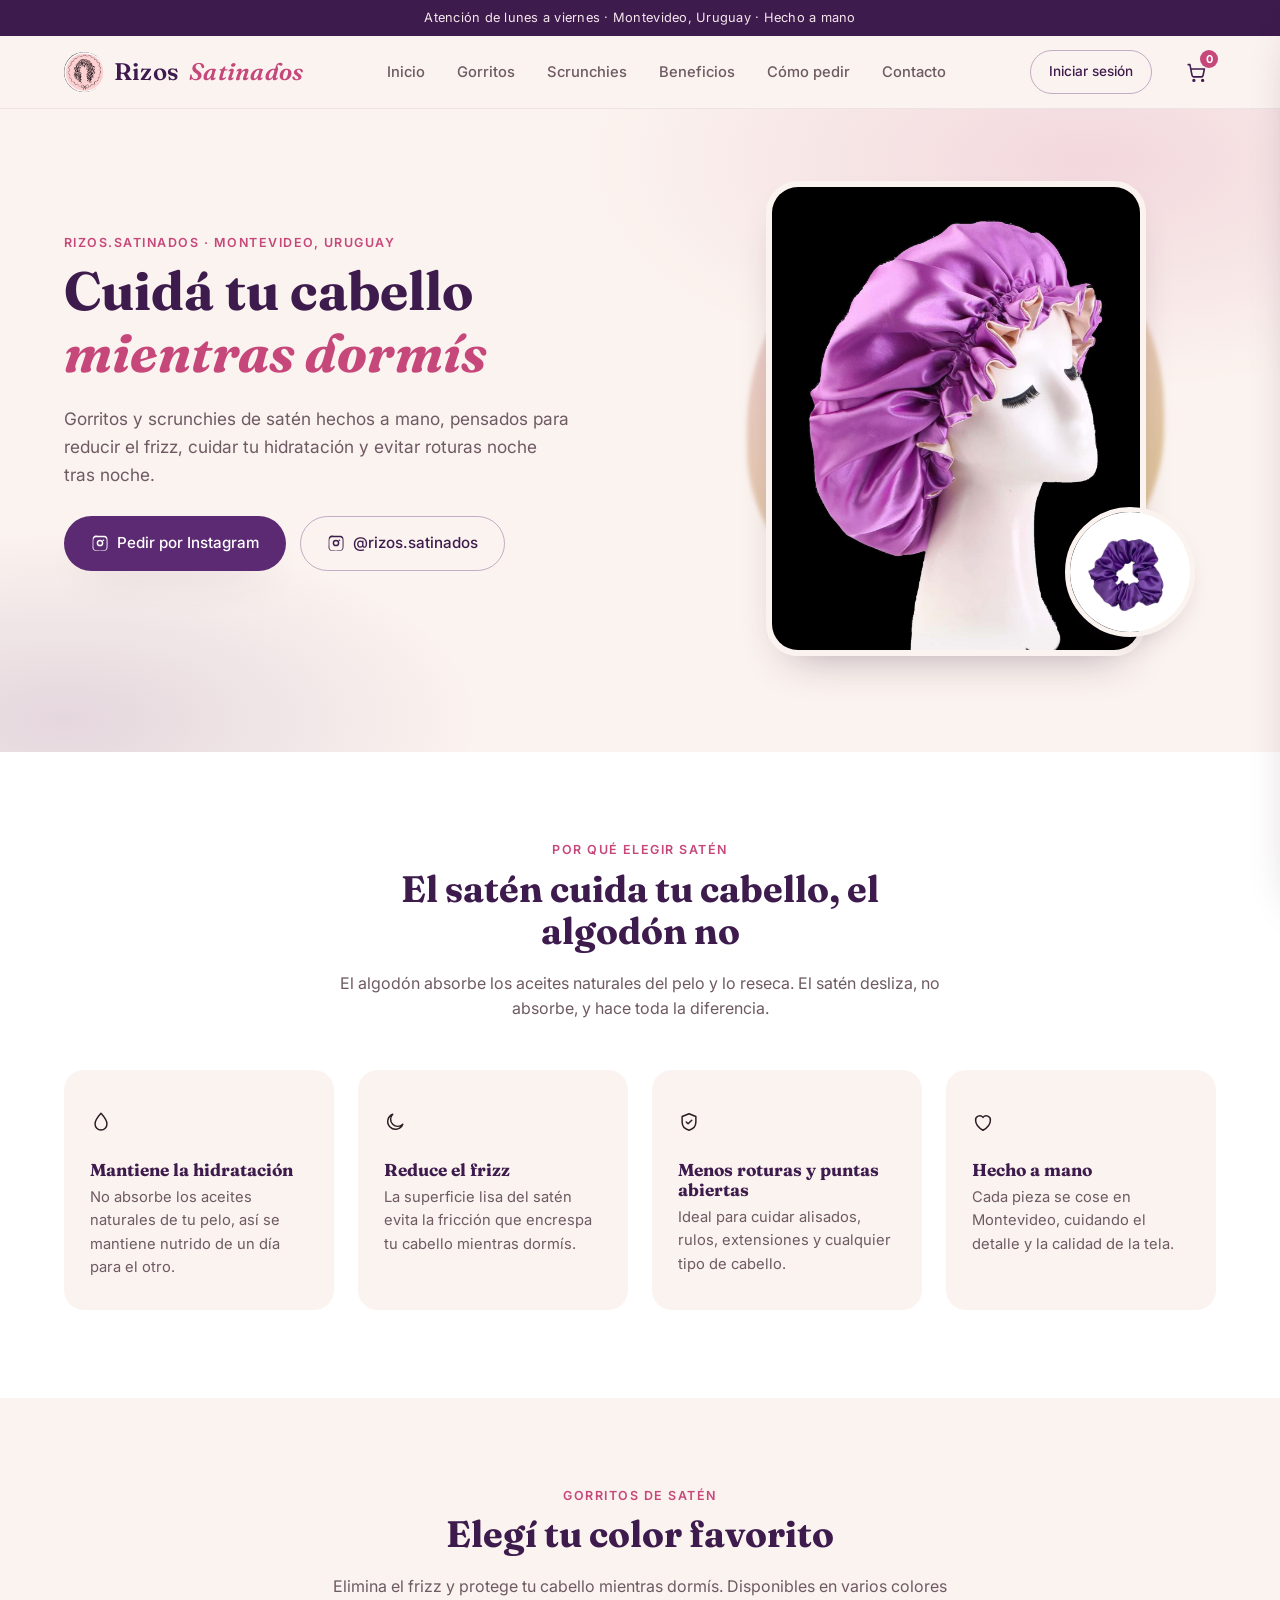
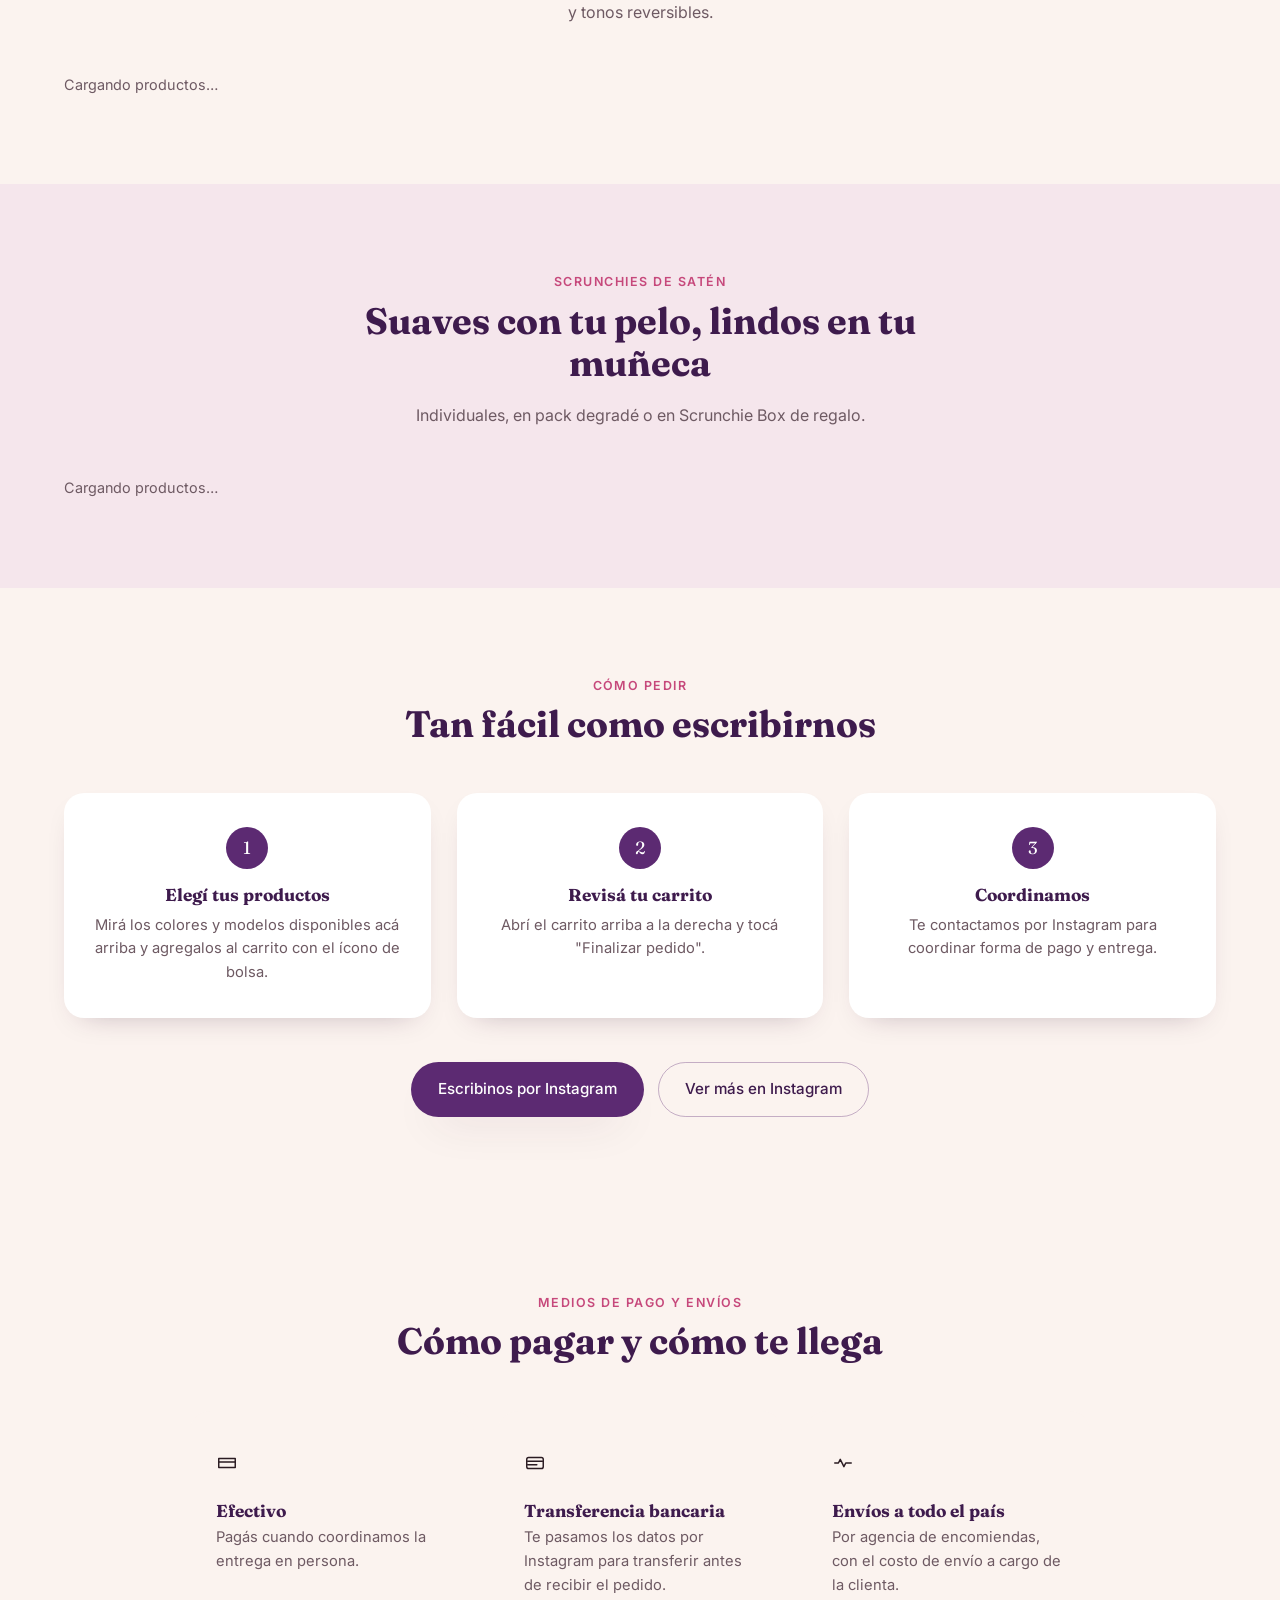
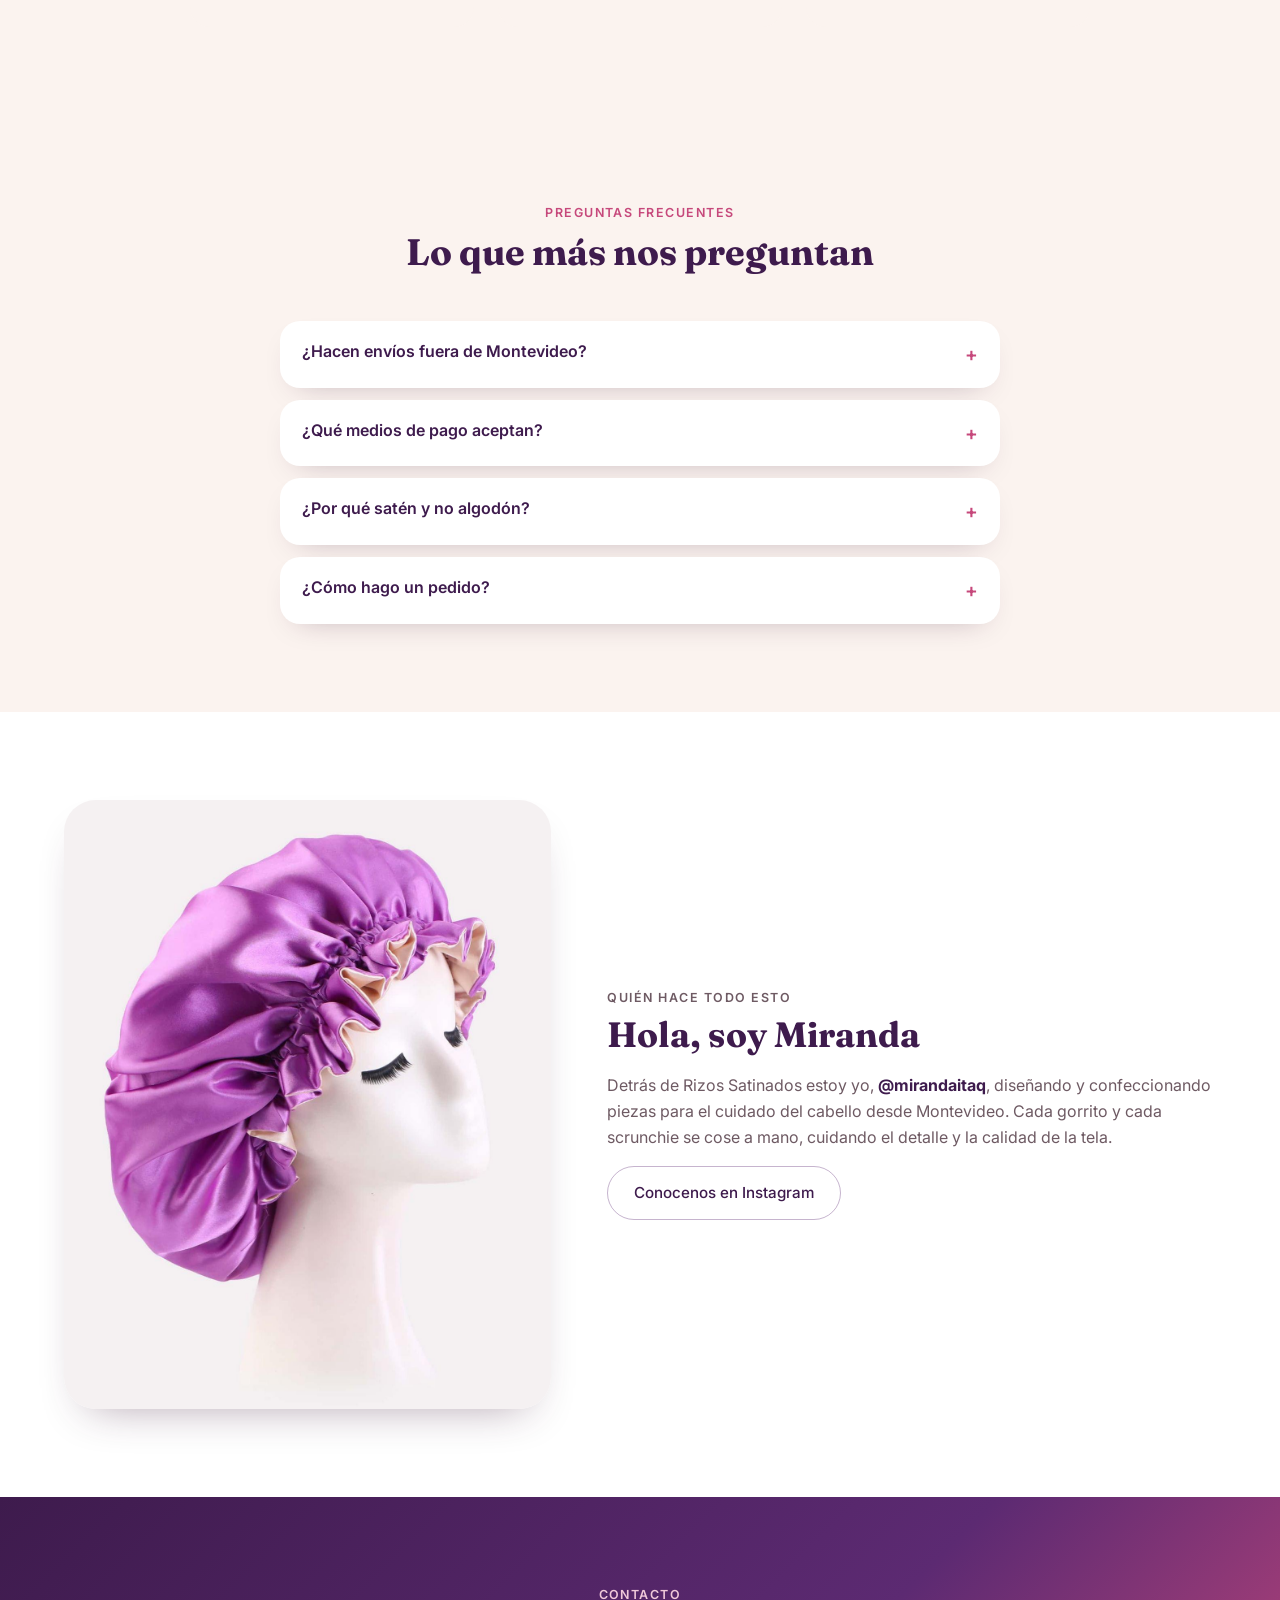
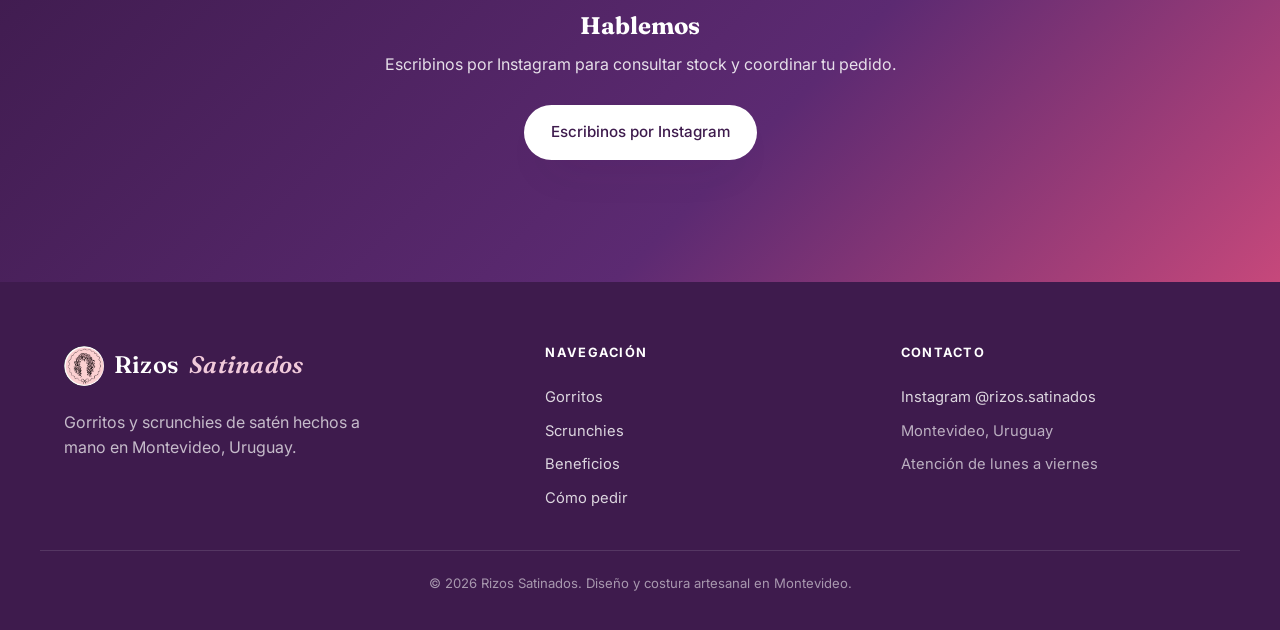
==== commit e0a960c2: "Restaurar el botón "Mi cuenta"/"Iniciar sesión" en el header Se había quitado por error en el cambio" ====
--- a/index.html
+++ b/index.html
@@ -44,7 +44,12 @@
       <a href="#beneficios">Beneficios</a>
       <a href="#pedir">Cómo pedir</a>
       <a href="#contacto">Contacto</a>
+      <a href="myaccount.html" id="authLinkMobile" class="nav-account-link">Iniciar sesión</a>
     </nav>
+
+    <div class="header-actions">
+      <a href="myaccount.html" id="authLink" class="btn btn-outline btn-small">Iniciar sesión</a>
+    </div>
 
     <button type="button" class="cart-toggle" id="cartToggle" aria-label="Ver carrito">
       <svg viewBox="0 0 24 24" width="21" height="21" fill="none" stroke="currentColor" stroke-width="1.8" stroke-linecap="round" stroke-linejoin="round" aria-hidden="true"><circle cx="9" cy="21" r="1"/><circle cx="19" cy="21" r="1"/><path d="M2.5 3h2l2.4 12.4a2 2 0 0 0 2 1.6h8.6a2 2 0 0 0 2-1.6L21 8H6"/></svg>
--- a/css/styles.css
+++ b/css/styles.css
@@ -221,6 +221,8 @@
   transition: transform .2s ease;
 }
 .main-nav a:hover::after { transform: scaleX(1); }
+
+.nav-account-link { display: none; }
 
 .nav-toggle {
   display: none;
@@ -1053,8 +1055,14 @@
   }
   .main-nav.open { max-height: 520px; }
   .main-nav a { padding: 14px 0; width: 100%; text-align: center; }
+  .nav-account-link {
+    display: block;
+    color: var(--plum);
+    font-weight: 600;
+  }
   .nav-toggle { display: flex; }
   .header-inner { gap: 10px; }
+  .header-actions { display: none; }
   .product-grid, .scrunchie-grid { grid-template-columns: repeat(2, 1fr); }
   .benefits-grid { grid-template-columns: 1fr; }
   .payment-grid { grid-template-columns: 1fr; }
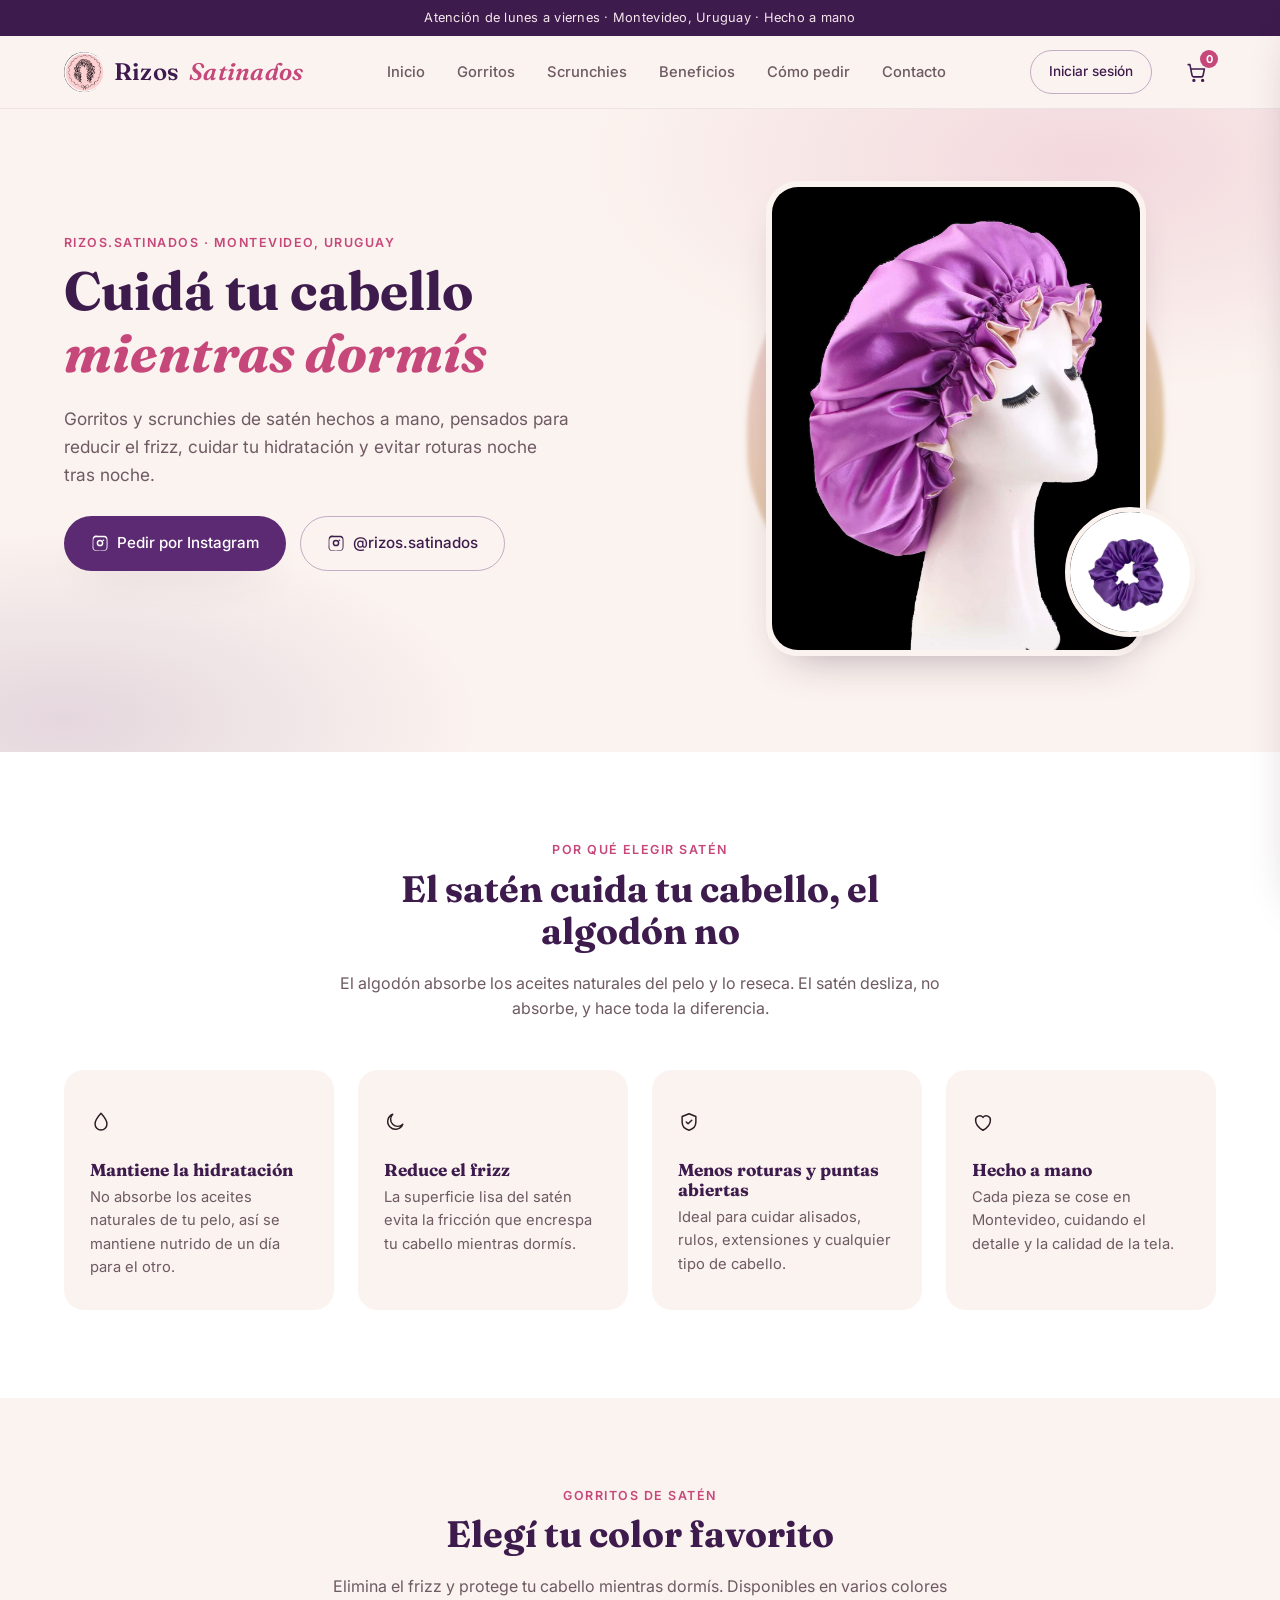
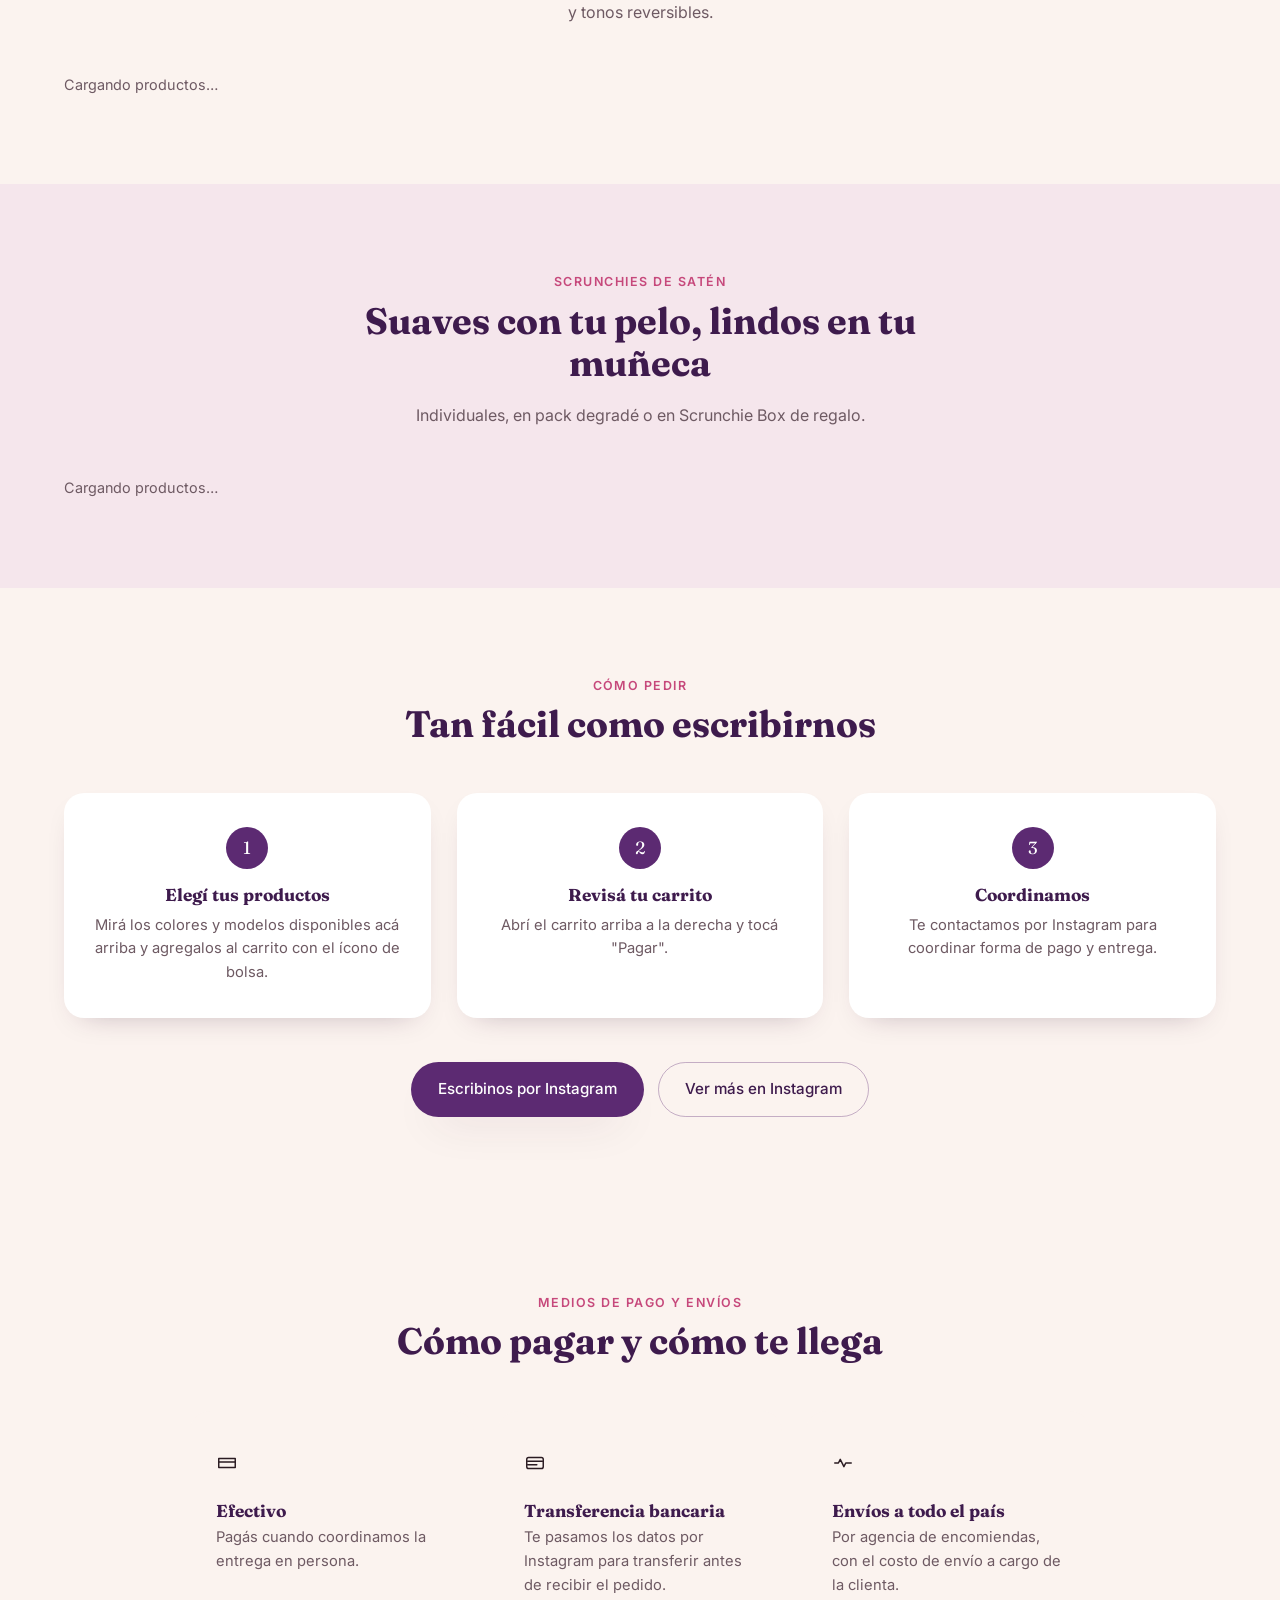
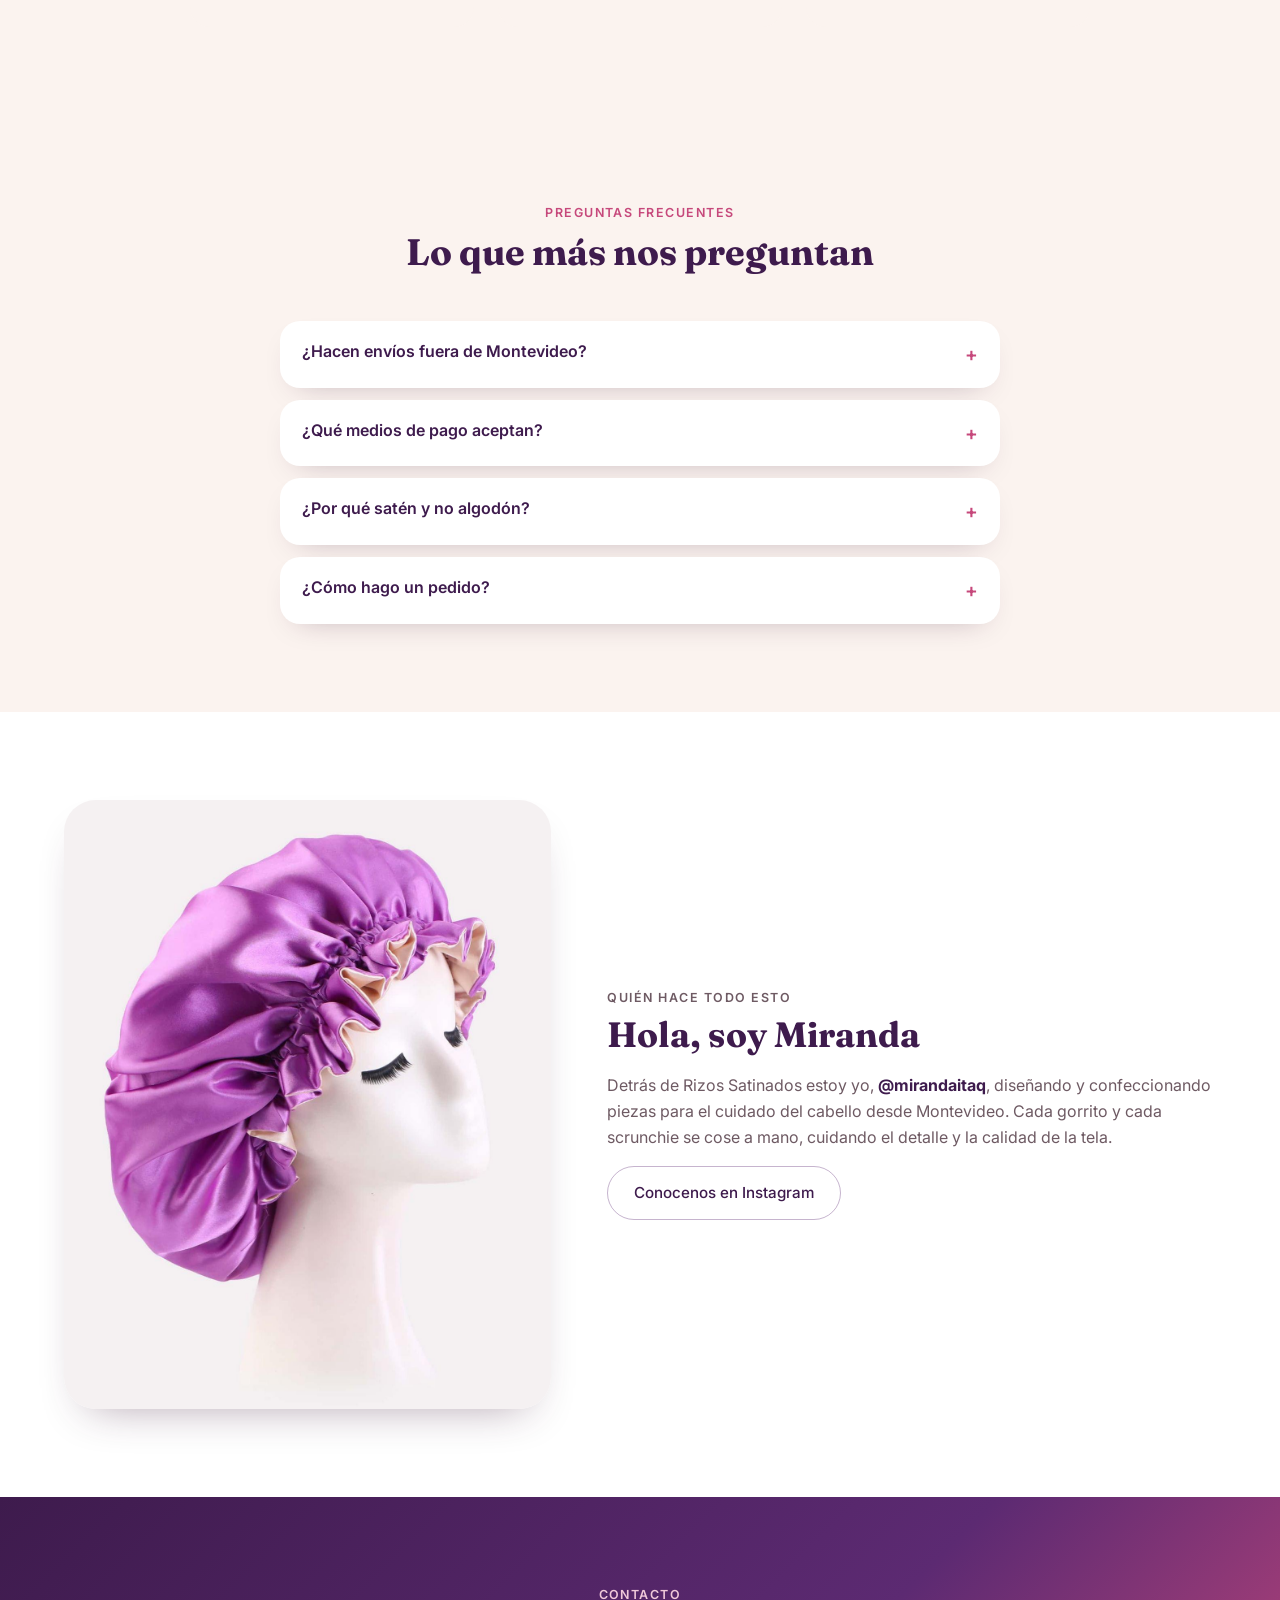
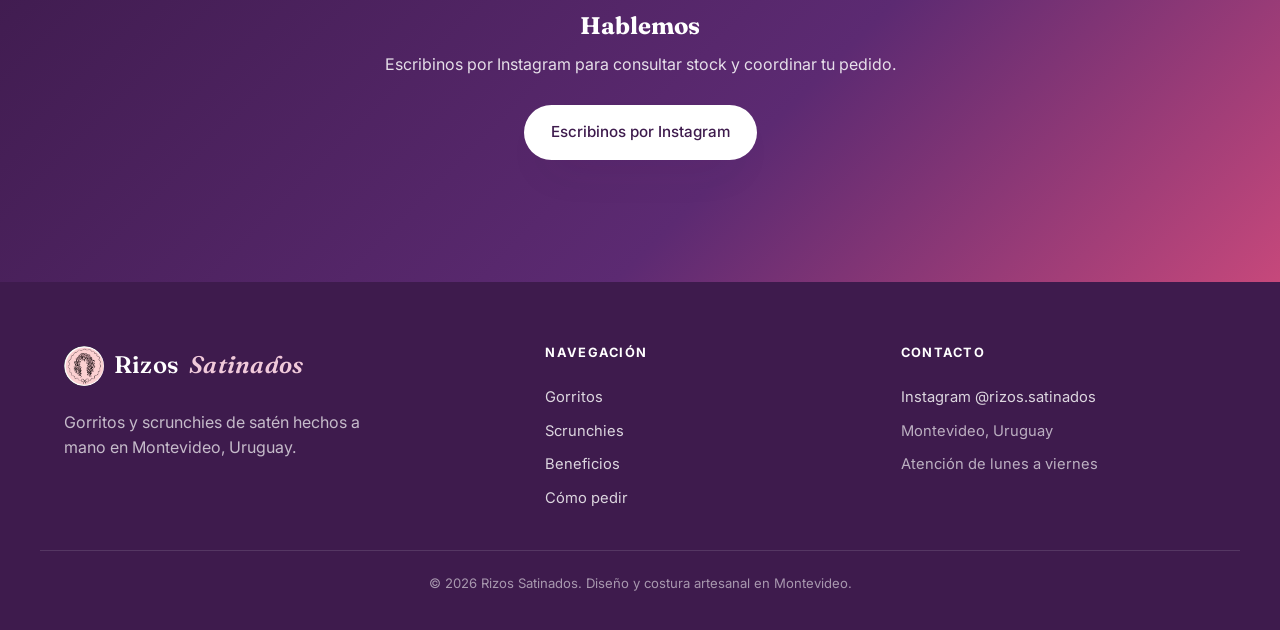
==== commit 6bea7b6f: "Pago único (sin "Finalizar pedido") con redirección automática a Instagram - Se quita el botón "Fina" ====
--- a/index.html
+++ b/index.html
@@ -164,7 +164,7 @@
         <li class="step-card reveal">
           <span class="step-num">2</span>
           <h3>Revisá tu carrito</h3>
-          <p>Abrí el carrito arriba a la derecha y tocá "Finalizar pedido".</p>
+          <p>Abrí el carrito arriba a la derecha y tocá "Pagar".</p>
         </li>
         <li class="step-card reveal">
           <span class="step-num">3</span>
@@ -226,7 +226,7 @@
         </details>
         <details class="faq-item reveal">
           <summary>¿Cómo hago un pedido?</summary>
-          <p>Agregás los productos que quieras al carrito (ícono de bolsa en cada tarjeta), abrís el carrito y tocás "Finalizar pedido" para coordinar color, pago y entrega por Instagram.</p>
+          <p>Agregás los productos que quieras al carrito (ícono de bolsa en cada tarjeta), abrís el carrito y tocás "Pagar" para coordinar color, entrega y Instagram.</p>
         </details>
       </div>
     </div>
@@ -306,17 +306,16 @@
   <div class="cart-items" id="cartItems"></div>
   <div class="cart-footer">
     <div class="cart-total-row"><span>Total</span><span id="cartTotal">$ 0</span></div>
-    <button type="button" class="btn btn-primary" id="cartCheckoutBtn" hidden>Finalizar pedido</button>
-    <button type="button" class="btn btn-outline btn-prex" id="cartPrexBtn" hidden>Pagar con Prex</button>
+    <button type="button" class="btn btn-primary btn-prex" id="cartPrexBtn" hidden>Pagar</button>
   </div>
 </aside>
 
 <div class="prex-backdrop" id="prexBackdrop"></div>
-<div class="prex-modal" id="prexModal" role="dialog" aria-modal="true" aria-label="Pagar con Prex">
+<div class="prex-modal" id="prexModal" role="dialog" aria-modal="true" aria-label="Pagar">
   <button type="button" class="contact-menu-close" id="prexClose" aria-label="Cerrar">
     <svg viewBox="0 0 24 24" width="18" height="18" fill="none" stroke="currentColor" stroke-width="2" stroke-linecap="round" aria-hidden="true"><path d="M6 6l12 12M18 6 6 18"/></svg>
   </button>
-  <p class="contact-menu-title">Pagar con Prex</p>
+  <p class="contact-menu-title">Pagar</p>
   <div class="prex-info">
     <p>Transferí el total por Prex a:</p>
     <p class="prex-info-line"><strong>Miranda Parrilla</strong></p>
--- a/css/styles.css
+++ b/css/styles.css
@@ -730,7 +730,7 @@
 .account-panel-head h2 { margin-bottom: 0; }
 .account-empty { color: var(--ink-soft); font-size: .9rem; margin: 0; }
 .account-list { display: flex; flex-direction: column; gap: 12px; }
-.account-list-grid { display: grid; grid-template-columns: repeat(auto-fill, minmax(100px, 1fr)); gap: 14px; }
+.account-list-grid { display: grid; grid-template-columns: repeat(auto-fill, minmax(140px, 1fr)); gap: 16px; }
 .order-row { border-bottom: 1px solid var(--cream-alt); padding-bottom: 12px; }
 .order-row:last-child { border-bottom: none; padding-bottom: 0; }
 .order-row-main { display: flex; justify-content: space-between; align-items: center; margin-bottom: 6px; }
@@ -750,9 +750,25 @@
 .order-date { font-size: .8rem; color: var(--ink-soft); }
 .order-items { margin: 0 0 4px; font-size: .92rem; }
 .order-total { margin: 0; font-weight: 600; color: var(--plum-dark); }
-.mini-card { text-align: center; max-width: 130px; margin: 0 auto; }
-.mini-card img { width: 100%; aspect-ratio: 1/1; object-fit: cover; border-radius: 12px; margin-bottom: 6px; }
-.mini-card span { font-size: .78rem; }
+.mini-card {
+  display: flex;
+  flex-direction: column;
+  gap: 8px;
+  text-align: center;
+  max-width: 160px;
+  margin: 0 auto;
+}
+.mini-card img { width: 100%; aspect-ratio: 1/1; object-fit: cover; border-radius: 12px; }
+.mini-card span { font-size: .82rem; font-weight: 500; }
+.mini-card .mini-card-note { font-size: .74rem; color: var(--ink-soft); margin: -4px 0 0; }
+.mini-card .btn { width: 100%; justify-content: center; margin-top: auto; }
+
+.product-card.highlight {
+  outline: 3px solid var(--rose);
+  outline-offset: 6px;
+  border-radius: var(--radius-md);
+  transition: outline-color .3s ease;
+}
 
 .admin-block {
   background: var(--white);
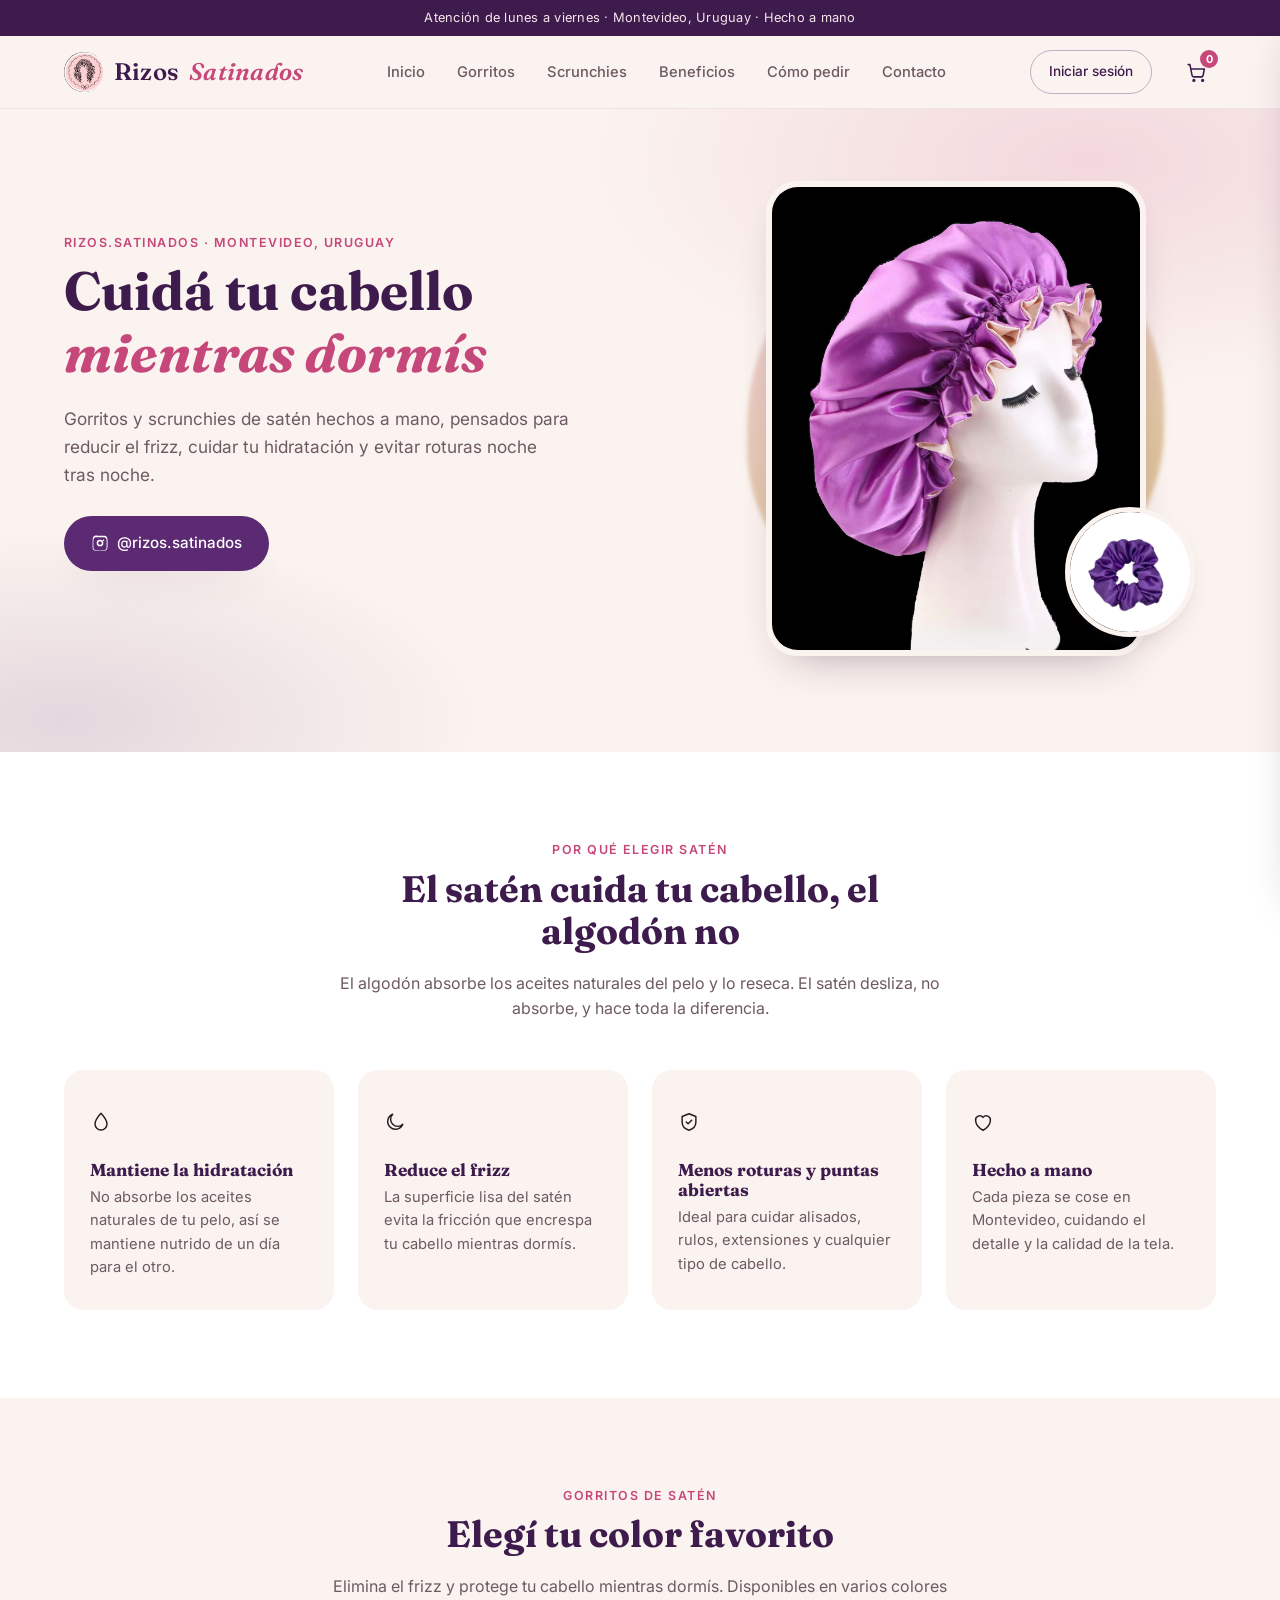
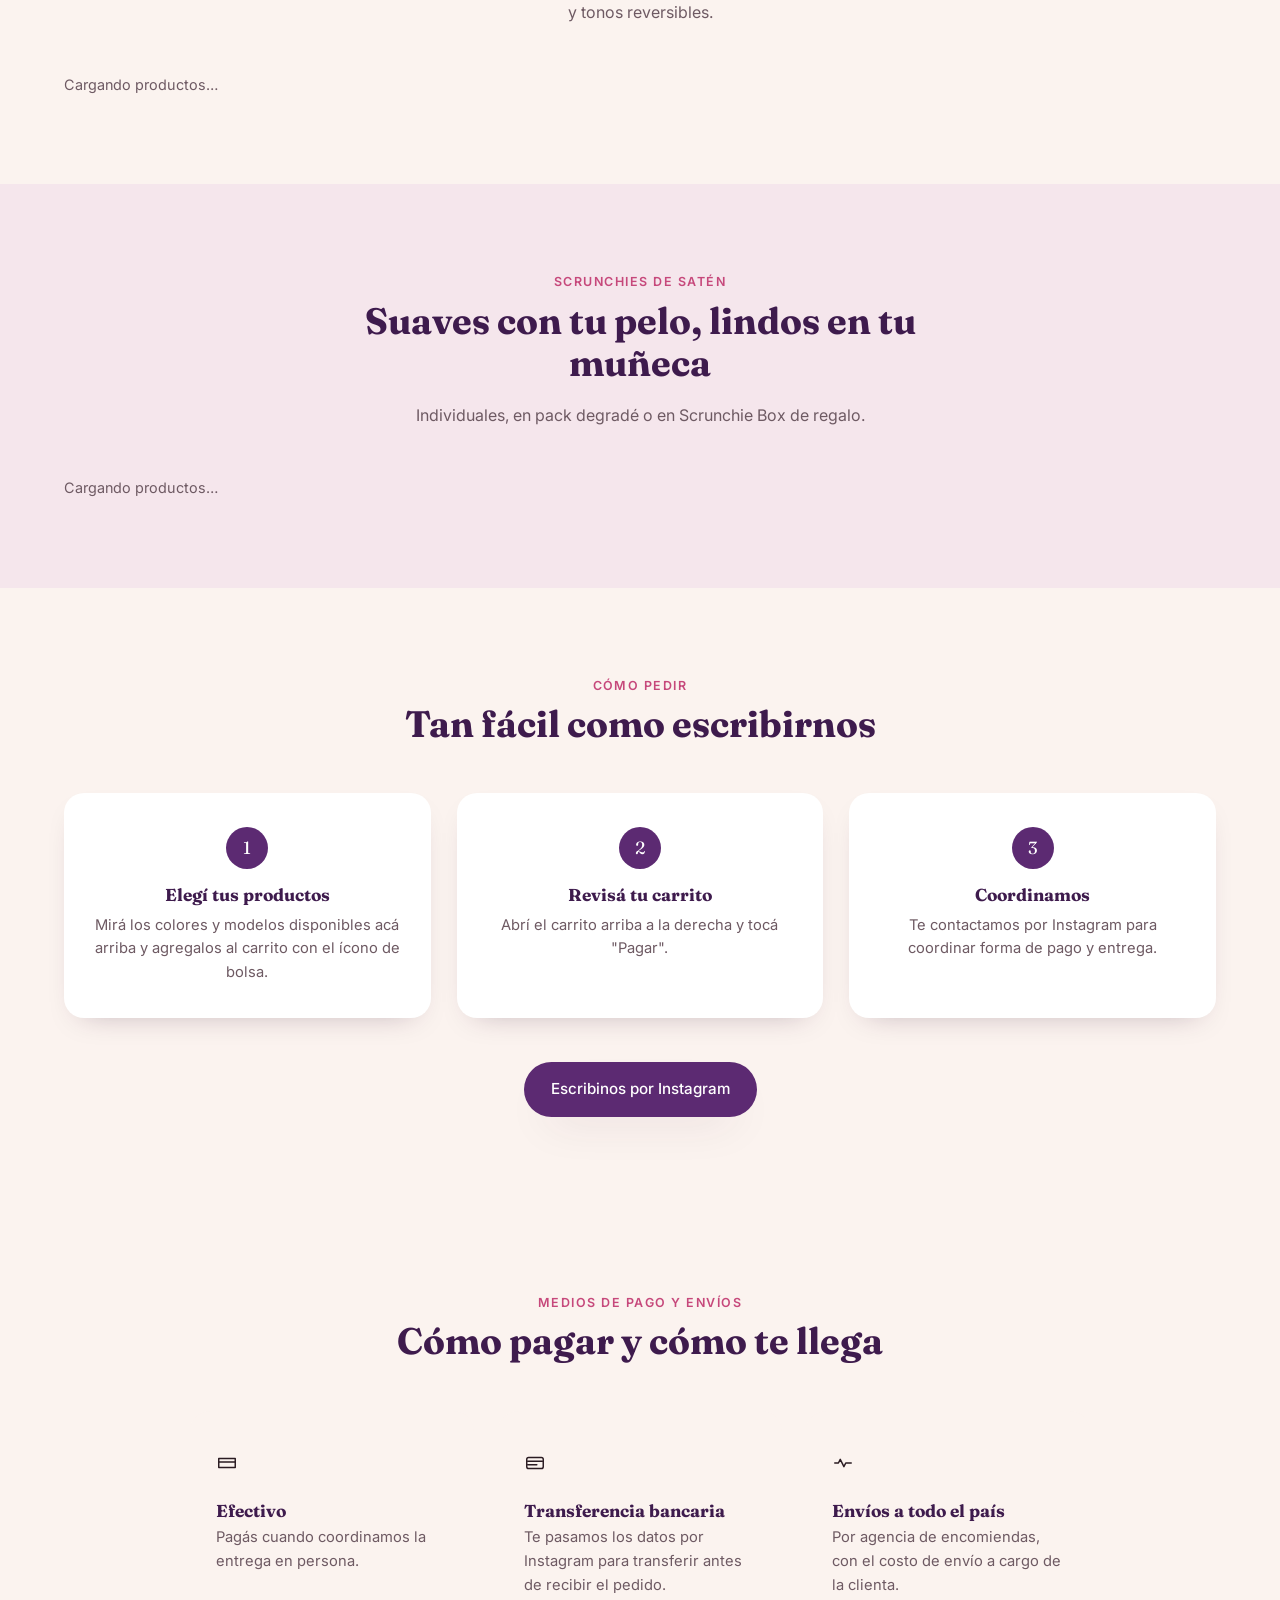
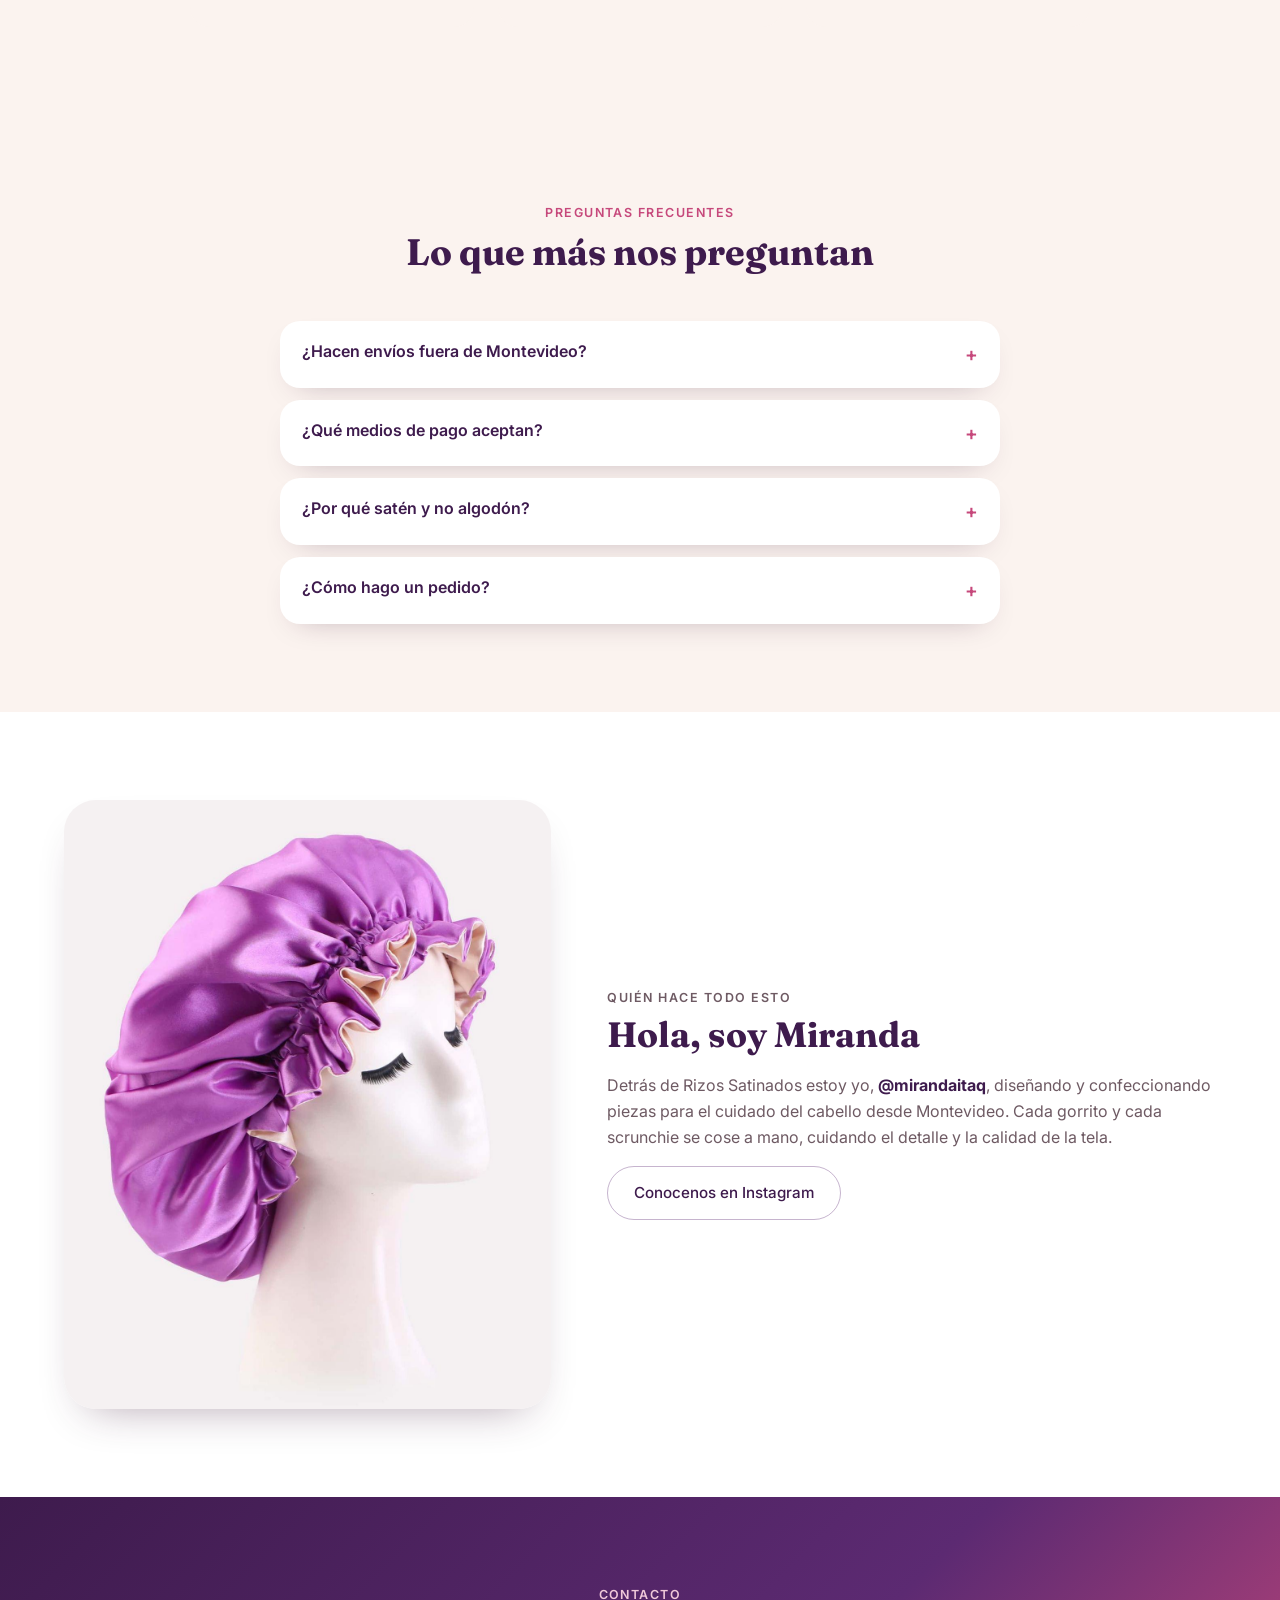
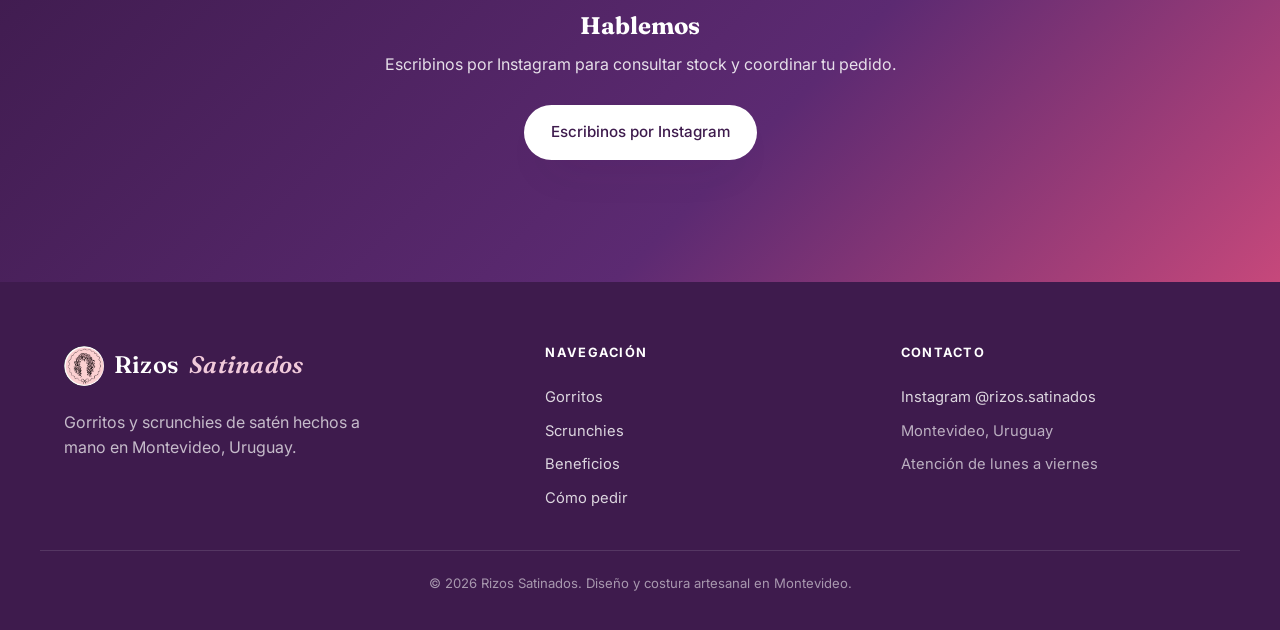
==== commit c021fdc4: "Dashboard de Pedidos, colores de estado y limpieza de botones duplicados - Pedidos en admin.html pas" ====
--- a/index.html
+++ b/index.html
@@ -70,11 +70,7 @@
         <h1>Cuidá tu cabello <em>mientras dormís</em></h1>
         <p class="hero-lead">Gorritos y scrunchies de satén hechos a mano, pensados para reducir el frizz, cuidar tu hidratación y evitar roturas noche tras noche.</p>
         <div class="hero-actions">
-          <a href="https://ig.me/m/rizos.satinados" target="_blank" rel="noopener" class="btn btn-primary">
-            <svg viewBox="0 0 24 24" width="18" height="18" fill="currentColor" aria-hidden="true"><path d="M12 2.2c3.2 0 3.58.01 4.85.07 1.17.05 1.97.24 2.43.41.55.2.99.46 1.42.9.44.43.7.87.9 1.42.17.46.36 1.26.41 2.43.06 1.27.07 1.65.07 4.85s-.01 3.58-.07 4.85c-.05 1.17-.24 1.97-.41 2.43-.2.55-.46.99-.9 1.42-.43.44-.87.7-1.42.9-.46.17-1.26.36-2.43.41-1.27.06-1.65.07-4.85.07s-3.58-.01-4.85-.07c-1.17-.05-1.97-.24-2.43-.41a3.9 3.9 0 0 1-1.42-.9 3.9 3.9 0 0 1-.9-1.42c-.17-.46-.36-1.26-.41-2.43C2.21 15.58 2.2 15.2 2.2 12s.01-3.58.07-4.85c.05-1.17.24-1.97.41-2.43.2-.55.46-.99.9-1.42.43-.44.87-.7 1.42-.9.46-.17 1.26-.36 2.43-.41C8.42 2.21 8.8 2.2 12 2.2Zm0 1.98c-3.15 0-3.5.01-4.73.07-.96.04-1.48.2-1.83.34-.46.18-.79.39-1.13.73-.34.34-.55.67-.73 1.13-.14.35-.3.87-.34 1.83-.06 1.23-.07 1.58-.07 4.73s.01 3.5.07 4.73c.04.96.2 1.48.34 1.83.18.46.39.79.73 1.13.34.34.67.55 1.13.73.35.14.87.3 1.83.34 1.23.06 1.58.07 4.73.07s3.5-.01 4.73-.07c.96-.04 1.48-.2 1.83-.34.46-.18.79-.39 1.13-.73.34-.34.55-.67.73-1.13.14-.35.3-.87.34-1.83.06-1.23.07-1.58.07-4.73s-.01-3.5-.07-4.73c-.04-.96-.2-1.48-.34-1.83a3.03 3.03 0 0 0-.73-1.13 3.03 3.03 0 0 0-1.13-.73c-.35-.14-.87-.3-1.83-.34C15.5 4.19 15.15 4.18 12 4.18Zm0 3.37a4.45 4.45 0 1 1 0 8.9 4.45 4.45 0 0 1 0-8.9Zm0 1.98a2.47 2.47 0 1 0 0 4.94 2.47 2.47 0 0 0 0-4.94Zm4.66-2.2a1.04 1.04 0 1 1 0 2.08 1.04 1.04 0 0 1 0-2.08Z"/></svg>
-            Pedir por Instagram
-          </a>
-          <a href="https://instagram.com/rizos.satinados" target="_blank" rel="noopener" class="btn btn-outline">
+          <a href="https://instagram.com/rizos.satinados" target="_blank" rel="noopener" class="btn btn-primary">
             <svg viewBox="0 0 24 24" width="18" height="18" fill="currentColor" aria-hidden="true"><path d="M12 2.2c3.2 0 3.58.01 4.85.07 1.17.05 1.97.24 2.43.41.55.2.99.46 1.42.9.44.43.7.87.9 1.42.17.46.36 1.26.41 2.43.06 1.27.07 1.65.07 4.85s-.01 3.58-.07 4.85c-.05 1.17-.24 1.97-.41 2.43-.2.55-.46.99-.9 1.42-.43.44-.87.7-1.42.9-.46.17-1.26.36-2.43.41-1.27.06-1.65.07-4.85.07s-3.58-.01-4.85-.07c-1.17-.05-1.97-.24-2.43-.41a3.9 3.9 0 0 1-1.42-.9 3.9 3.9 0 0 1-.9-1.42c-.17-.46-.36-1.26-.41-2.43C2.21 15.58 2.2 15.2 2.2 12s.01-3.58.07-4.85c.05-1.17.24-1.97.41-2.43.2-.55.46-.99.9-1.42.43-.44.87-.7 1.42-.9.46-.17 1.26-.36 2.43-.41C8.42 2.21 8.8 2.2 12 2.2Zm0 1.98c-3.15 0-3.5.01-4.73.07-.96.04-1.48.2-1.83.34-.46.18-.79.39-1.13.73-.34.34-.55.67-.73 1.13-.14.35-.3.87-.34 1.83-.06 1.23-.07 1.58-.07 4.73s.01 3.5.07 4.73c.04.96.2 1.48.34 1.83.18.46.39.79.73 1.13.34.34.67.55 1.13.73.35.14.87.3 1.83.34 1.23.06 1.58.07 4.73.07s3.5-.01 4.73-.07c.96-.04 1.48-.2 1.83-.34.46-.18.79-.39 1.13-.73.34-.34.55-.67.73-1.13.14-.35.3-.87.34-1.83.06-1.23.07-1.58.07-4.73s-.01-3.5-.07-4.73c-.04-.96-.2-1.48-.34-1.83a3.03 3.03 0 0 0-.73-1.13 3.03 3.03 0 0 0-1.13-.73c-.35-.14-.87-.3-1.83-.34C15.5 4.19 15.15 4.18 12 4.18Zm0 3.37a4.45 4.45 0 1 1 0 8.9 4.45 4.45 0 0 1 0-8.9Zm0 1.98a2.47 2.47 0 1 0 0 4.94 2.47 2.47 0 0 0 0-4.94Zm4.66-2.2a1.04 1.04 0 1 1 0 2.08 1.04 1.04 0 0 1 0-2.08Z"/></svg>
             @rizos.satinados
           </a>
@@ -175,7 +171,6 @@
 
       <div class="steps-cta reveal">
         <a href="https://ig.me/m/rizos.satinados" target="_blank" rel="noopener" class="btn btn-primary">Escribinos por Instagram</a>
-        <a href="https://instagram.com/rizos.satinados" target="_blank" rel="noopener" class="btn btn-outline">Ver más en Instagram</a>
       </div>
     </div>
   </section>
@@ -329,17 +324,13 @@
     <label>Email
       <input type="email" name="guest_email" required>
     </label>
-    <div class="prex-contact-choice">
-      <label class="prex-radio"><input type="radio" name="contact_method" value="telefono" checked> Teléfono</label>
-      <label class="prex-radio"><input type="radio" name="contact_method" value="instagram"> Instagram</label>
-    </div>
-    <label id="prexContactLabel">Tu teléfono
-      <input type="text" name="contact_value" required placeholder="09X XXX XXX">
+    <label>Tu Instagram
+      <input type="text" name="contact_value" required placeholder="@tu.usuario">
     </label>
     <label>Código de transferencia
       <input type="text" name="transfer_code" required>
     </label>
-    <p class="auth-hint">Estos datos son solo para poder contactarte y confirmar tu pago.</p>
+    <p class="auth-hint">Después de pagar te llevamos directo a Instagram para coordinar la entrega.</p>
     <p class="auth-error" id="prexError" hidden></p>
     <button type="submit" class="btn btn-primary">Confirmar pago</button>
   </form>
@@ -354,12 +345,11 @@
     <svg viewBox="0 0 24 24" width="26" height="26" fill="none" stroke="currentColor" stroke-width="2" stroke-linecap="round" stroke-linejoin="round" aria-hidden="true"><path d="M20 6 9 17l-5-5"/></svg>
   </span>
   <p class="contact-menu-title">¡Gracias por tu compra!</p>
-  <p class="success-text">Para coordinar la entrega, escribinos por Instagram. Te copiamos un mensaje listo para pegar en el chat.</p>
+  <p class="success-text">Tocá el botón para escribirnos por Instagram y coordinar la entrega.</p>
   <button type="button" class="btn btn-primary" id="coordinarEntregaBtn">
     <svg viewBox="0 0 24 24" width="18" height="18" fill="currentColor" aria-hidden="true"><path d="M12 2.2c3.2 0 3.58.01 4.85.07 1.17.05 1.97.24 2.43.41.55.2.99.46 1.42.9.44.43.7.87.9 1.42.17.46.36 1.26.41 2.43.06 1.27.07 1.65.07 4.85s-.01 3.58-.07 4.85c-.05 1.17-.24 1.97-.41 2.43-.2.55-.46.99-.9 1.42-.43.44-.87.7-1.42.9-.46.17-1.26.36-2.43.41-1.27.06-1.65.07-4.85.07s-3.58-.01-4.85-.07c-1.17-.05-1.97-.24-2.43-.41a3.9 3.9 0 0 1-1.42-.9 3.9 3.9 0 0 1-.9-1.42c-.17-.46-.36-1.26-.41-2.43C2.21 15.58 2.2 15.2 2.2 12s.01-3.58.07-4.85c.05-1.17.24-1.97.41-2.43.2-.55.46-.99.9-1.42.43-.44.87-.7 1.42-.9.46-.17 1.26-.36 2.43-.41C8.42 2.21 8.8 2.2 12 2.2Zm0 1.98c-3.15 0-3.5.01-4.73.07-.96.04-1.48.2-1.83.34-.46.18-.79.39-1.13.73-.34.34-.55.67-.73 1.13-.14.35-.3.87-.34 1.83-.06 1.23-.07 1.58-.07 4.73s.01 3.5.07 4.73c.04.96.2 1.48.34 1.83.18.46.39.79.73 1.13.34.34.67.55 1.13.73.35.14.87.3 1.83.34 1.23.06 1.58.07 4.73.07s3.5-.01 4.73-.07c.96-.04 1.48-.2 1.83-.34.46-.18.79-.39 1.13-.73.34-.34.55-.67.73-1.13.14-.35.3-.87.34-1.83.06-1.23.07-1.58.07-4.73s-.01-3.5-.07-4.73c-.04-.96-.2-1.48-.34-1.83a3.03 3.03 0 0 0-.73-1.13 3.03 3.03 0 0 0-1.13-.73c-.35-.14-.87-.3-1.83-.34C15.5 4.19 15.15 4.18 12 4.18Zm0 3.37a4.45 4.45 0 1 1 0 8.9 4.45 4.45 0 0 1 0-8.9Zm0 1.98a2.47 2.47 0 1 0 0 4.94 2.47 2.47 0 0 0 0-4.94Zm4.66-2.2a1.04 1.04 0 1 1 0 2.08 1.04 1.04 0 0 1 0-2.08Z"/></svg>
     Coordinar entrega
   </button>
-  <p class="success-hint" id="successHint" hidden>Mensaje copiado ✓ Pegalo en el chat de Instagram.</p>
 </div>
 
 <script src="js/script.js"></script>
--- a/css/styles.css
+++ b/css/styles.css
@@ -744,8 +744,9 @@
   background: var(--cream-alt);
   color: var(--plum-dark);
 }
-.status-confirmado { background: #E1EFE6; color: #1a7f4b; }
-.status-entregado { background: #E1EFE6; color: #1a7f4b; }
+.status-pendiente { background: #FDF0C4; color: #8A6D1D; }
+.status-confirmado { background: #DCE8FB; color: #1D4ED8; }
+.status-entregado { background: #E1EFE6; color: #1A7F4B; }
 .status-cancelado { background: #F5DCD9; color: #B3261E; }
 .order-date { font-size: .8rem; color: var(--ink-soft); }
 .order-items { margin: 0 0 4px; font-size: .92rem; }
@@ -797,6 +798,73 @@
 .admin-table th, .admin-table td { padding: 10px 12px; text-align: left; border-bottom: 1px solid var(--cream-alt); white-space: nowrap; }
 .admin-input { width: 80px; padding: 6px 8px; border-radius: 6px; border: 1px solid var(--cream-alt); font: inherit; }
 .admin-table select.admin-input { width: auto; }
+
+.orders-toolbar { display: flex; flex-wrap: wrap; gap: 8px; margin-bottom: 18px; }
+.orders-filter-btn {
+  padding: 8px 16px;
+  border-radius: 999px;
+  background: var(--cream-alt);
+  color: var(--ink-soft);
+  font-size: .82rem;
+  font-weight: 600;
+  cursor: pointer;
+  transition: background .15s ease, color .15s ease;
+}
+.orders-filter-btn:hover { background: rgba(92, 42, 114, .14); }
+.orders-filter-btn.is-active { background: var(--plum); color: var(--white); }
+.orders-filter-btn .count { opacity: .75; margin-left: 3px; }
+
+.orders-list { display: flex; flex-direction: column; gap: 12px; }
+.order-card {
+  background: var(--cream);
+  border-radius: 16px;
+  padding: 18px 20px;
+  display: flex;
+  flex-direction: column;
+  gap: 8px;
+}
+.order-card-top { display: flex; align-items: center; justify-content: space-between; gap: 12px; flex-wrap: wrap; }
+.order-card-top-left { display: flex; align-items: center; gap: 10px; }
+.order-card-date { font-size: .8rem; color: var(--ink-soft); }
+.order-card-total { font-family: var(--font-display); font-size: 1.1rem; color: var(--plum-dark); font-weight: 600; }
+.order-card-client { font-size: .95rem; margin: 0; }
+.order-card-client strong { color: var(--plum-dark); }
+.order-guest-tag {
+  font-size: .66rem;
+  font-weight: 700;
+  text-transform: uppercase;
+  letter-spacing: .03em;
+  color: var(--ink-soft);
+  background: var(--white);
+  padding: 2px 8px;
+  border-radius: 999px;
+  margin-left: 6px;
+}
+.order-card-contact { font-size: .85rem; color: var(--ink-soft); margin: 0; }
+.order-card-items { font-size: .88rem; margin: 0; }
+.order-card-foot {
+  display: flex;
+  align-items: center;
+  justify-content: space-between;
+  gap: 12px;
+  flex-wrap: wrap;
+  padding-top: 10px;
+  margin-top: 2px;
+  border-top: 1px solid rgba(92, 42, 114, .1);
+}
+.order-card-payment { font-size: .82rem; color: var(--ink-soft); }
+.order-card-payment strong { color: var(--plum-dark); }
+.order-status-select {
+  border: none;
+  border-radius: 999px;
+  padding: 6px 14px;
+  font-size: .72rem;
+  font-weight: 700;
+  text-transform: uppercase;
+  letter-spacing: .03em;
+  cursor: pointer;
+  font-family: inherit;
+}
 
 .stats-grid {
   display: grid;
@@ -1001,9 +1069,6 @@
 .prex-info p { margin: 0 0 4px; font-size: .88rem; color: var(--ink-soft); }
 .prex-info-line { font-size: 1rem !important; color: var(--plum-dark) !important; }
 .prex-info-total { margin-top: 8px !important; font-weight: 600; color: var(--rose) !important; }
-.prex-contact-choice { display: flex; gap: 20px; margin: -6px 0 -6px; }
-.prex-radio { flex-direction: row !important; align-items: center; gap: 6px !important; font-size: .9rem !important; color: var(--ink) !important; cursor: pointer; }
-.prex-radio input { width: auto; }
 
 .success-modal { text-align: center; }
 .success-icon {
@@ -1019,7 +1084,6 @@
 }
 .success-text { color: var(--ink-soft); font-size: .92rem; margin-bottom: 20px; }
 .success-modal .btn { width: 100%; justify-content: center; }
-.success-hint { margin: 12px 0 0; font-size: .85rem; color: #1a7f4b; font-weight: 500; }
 
 .reveal {
   opacity: 0;
